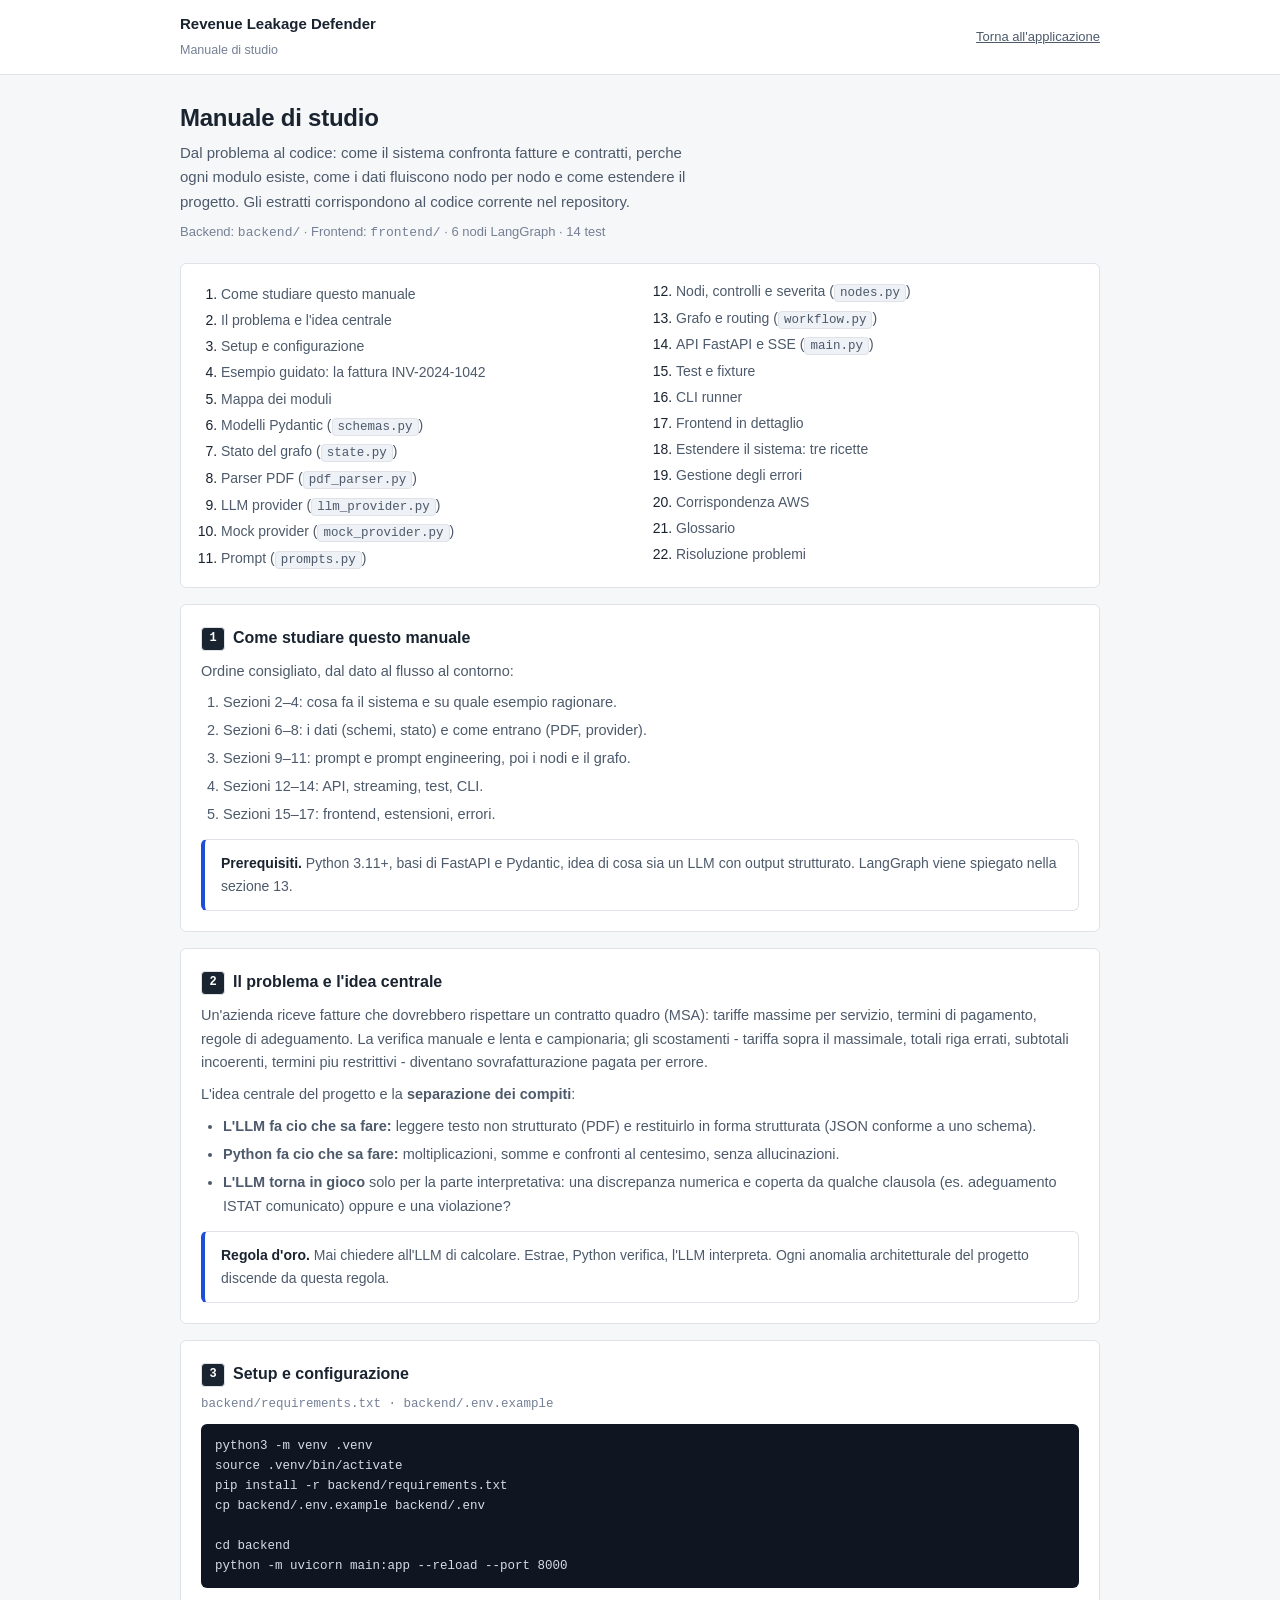
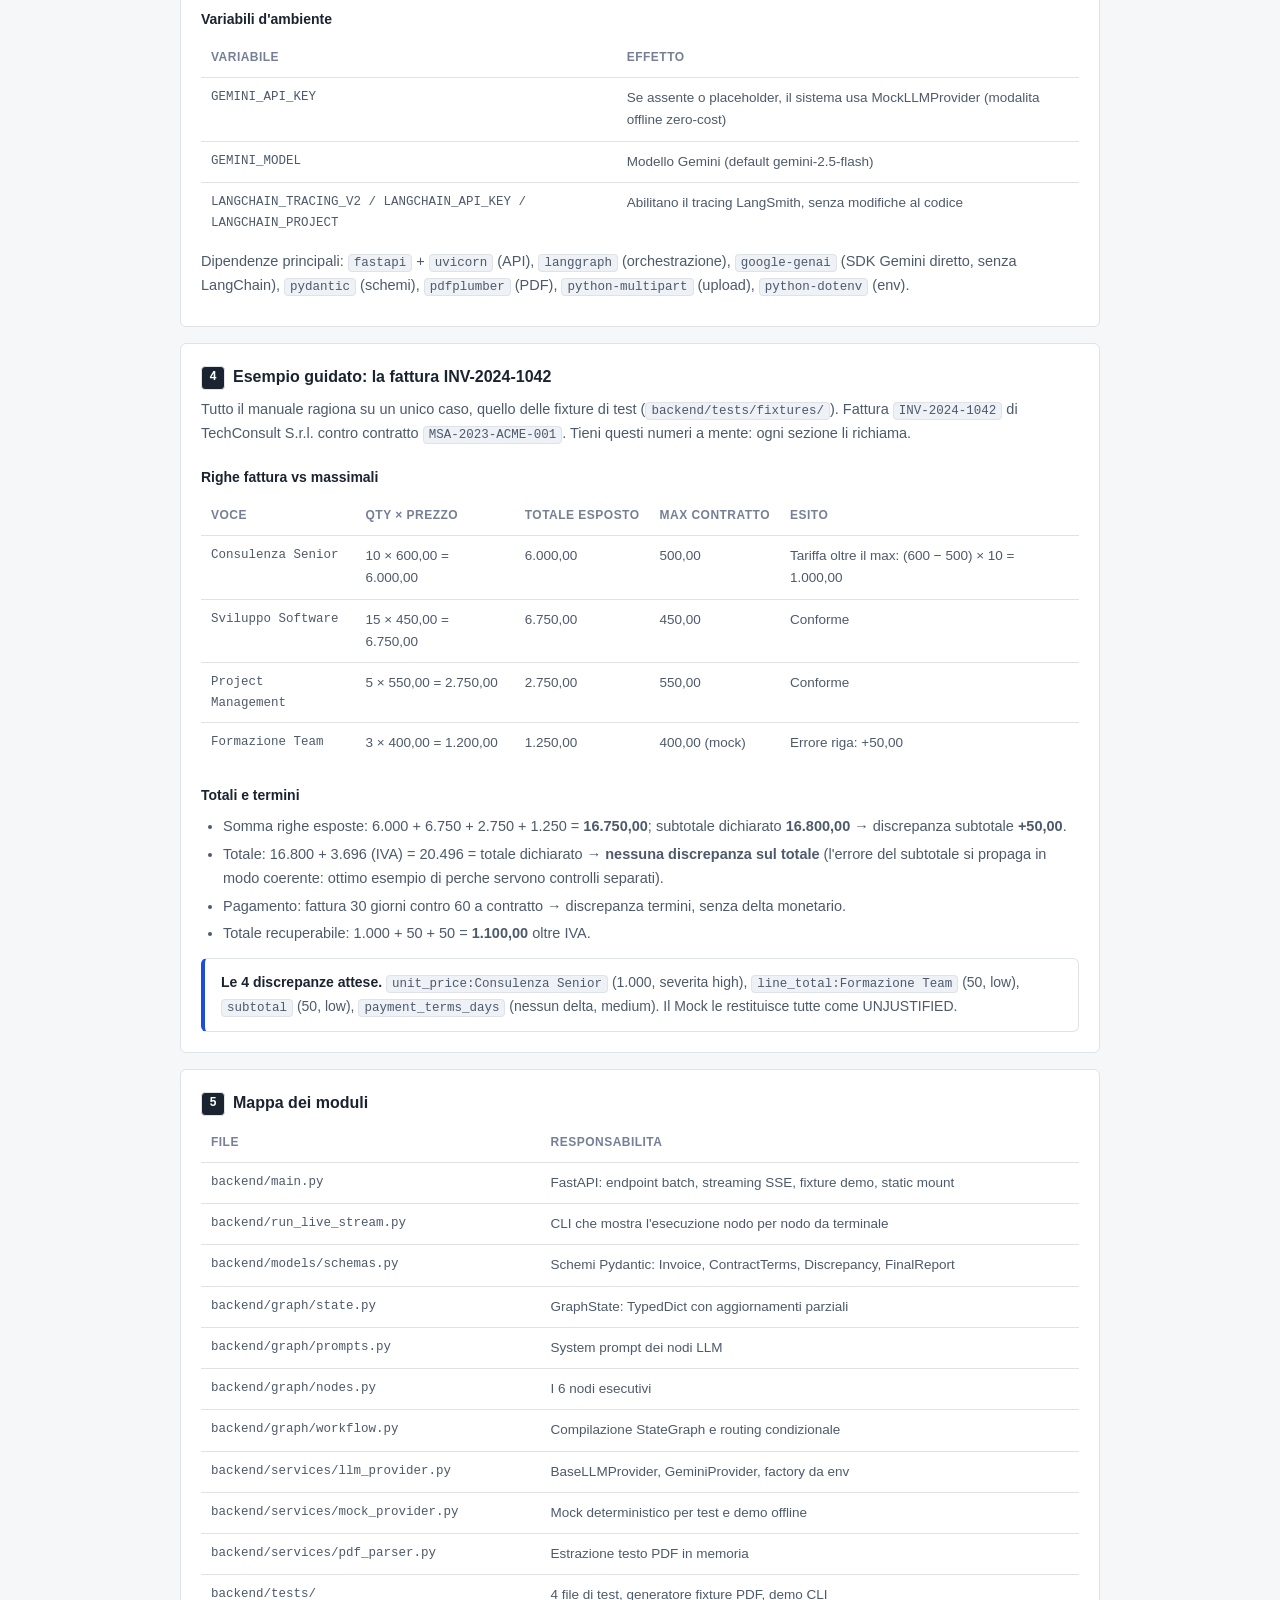
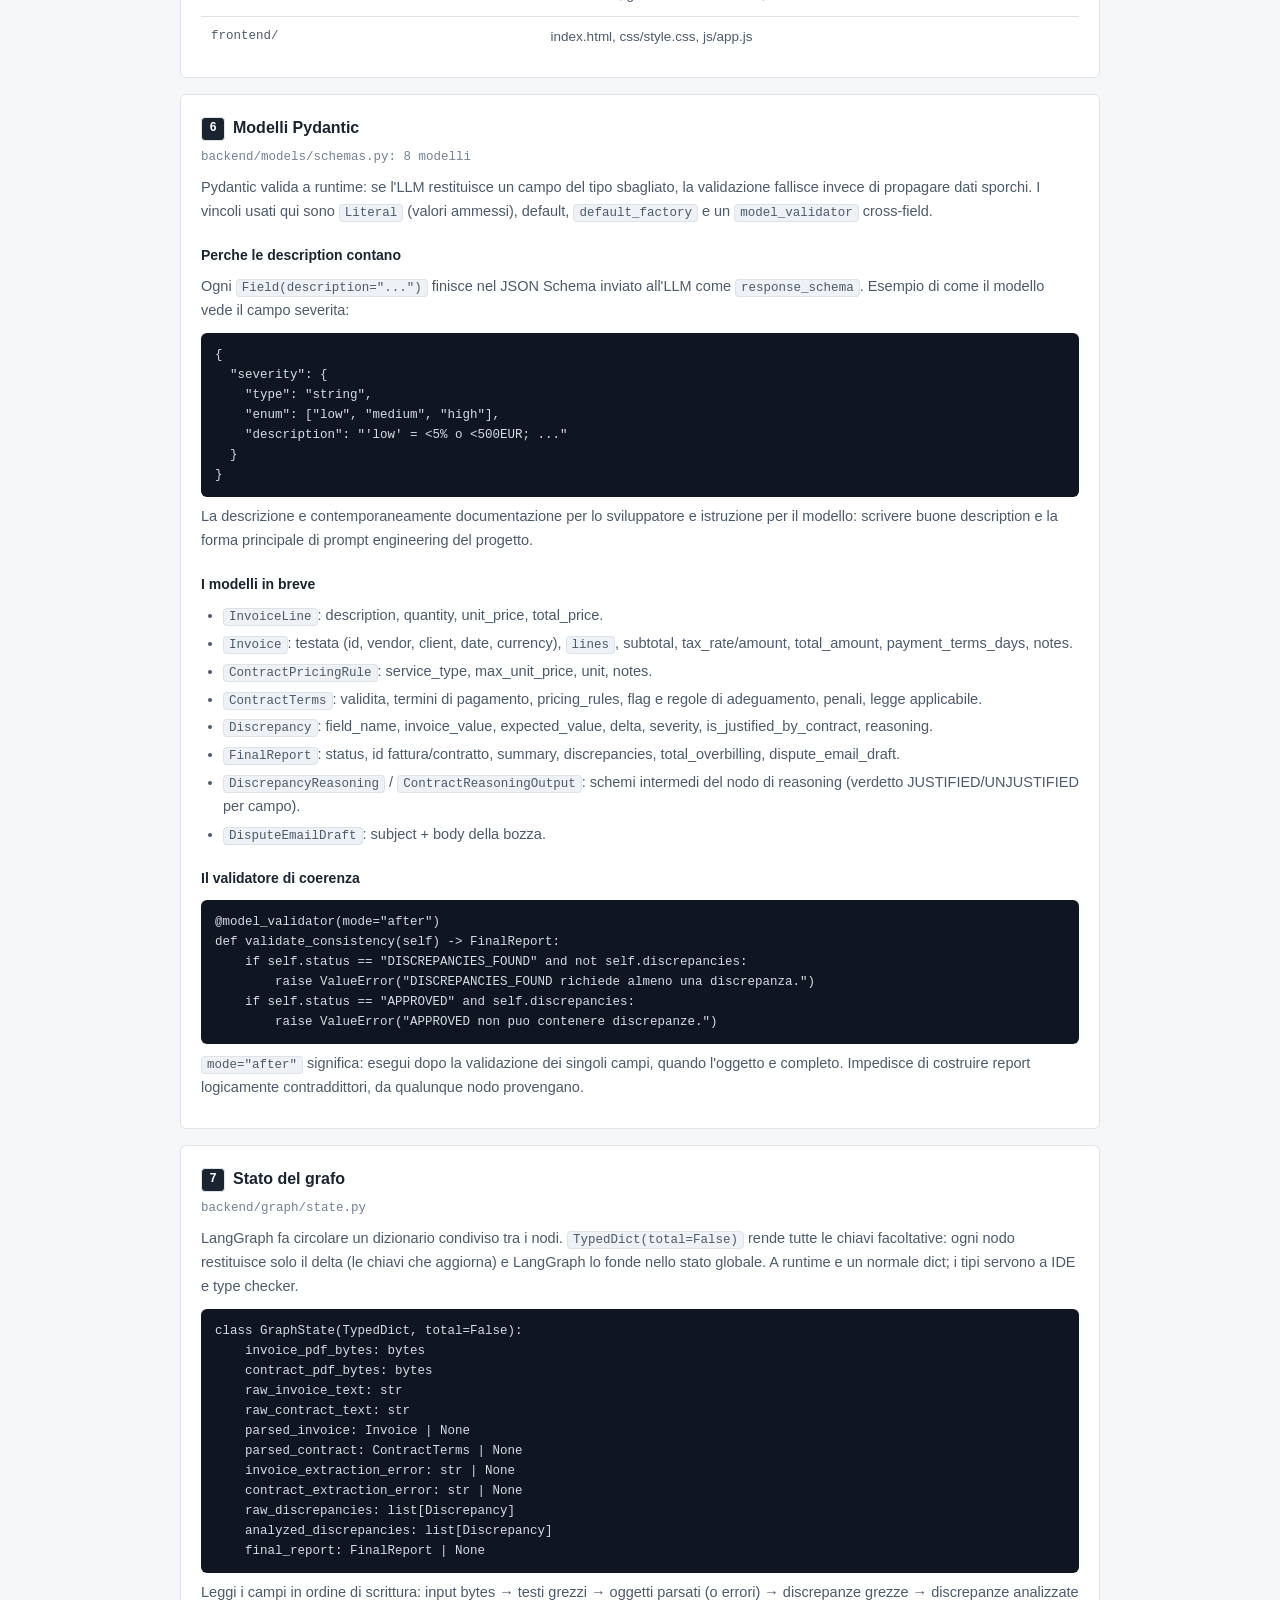
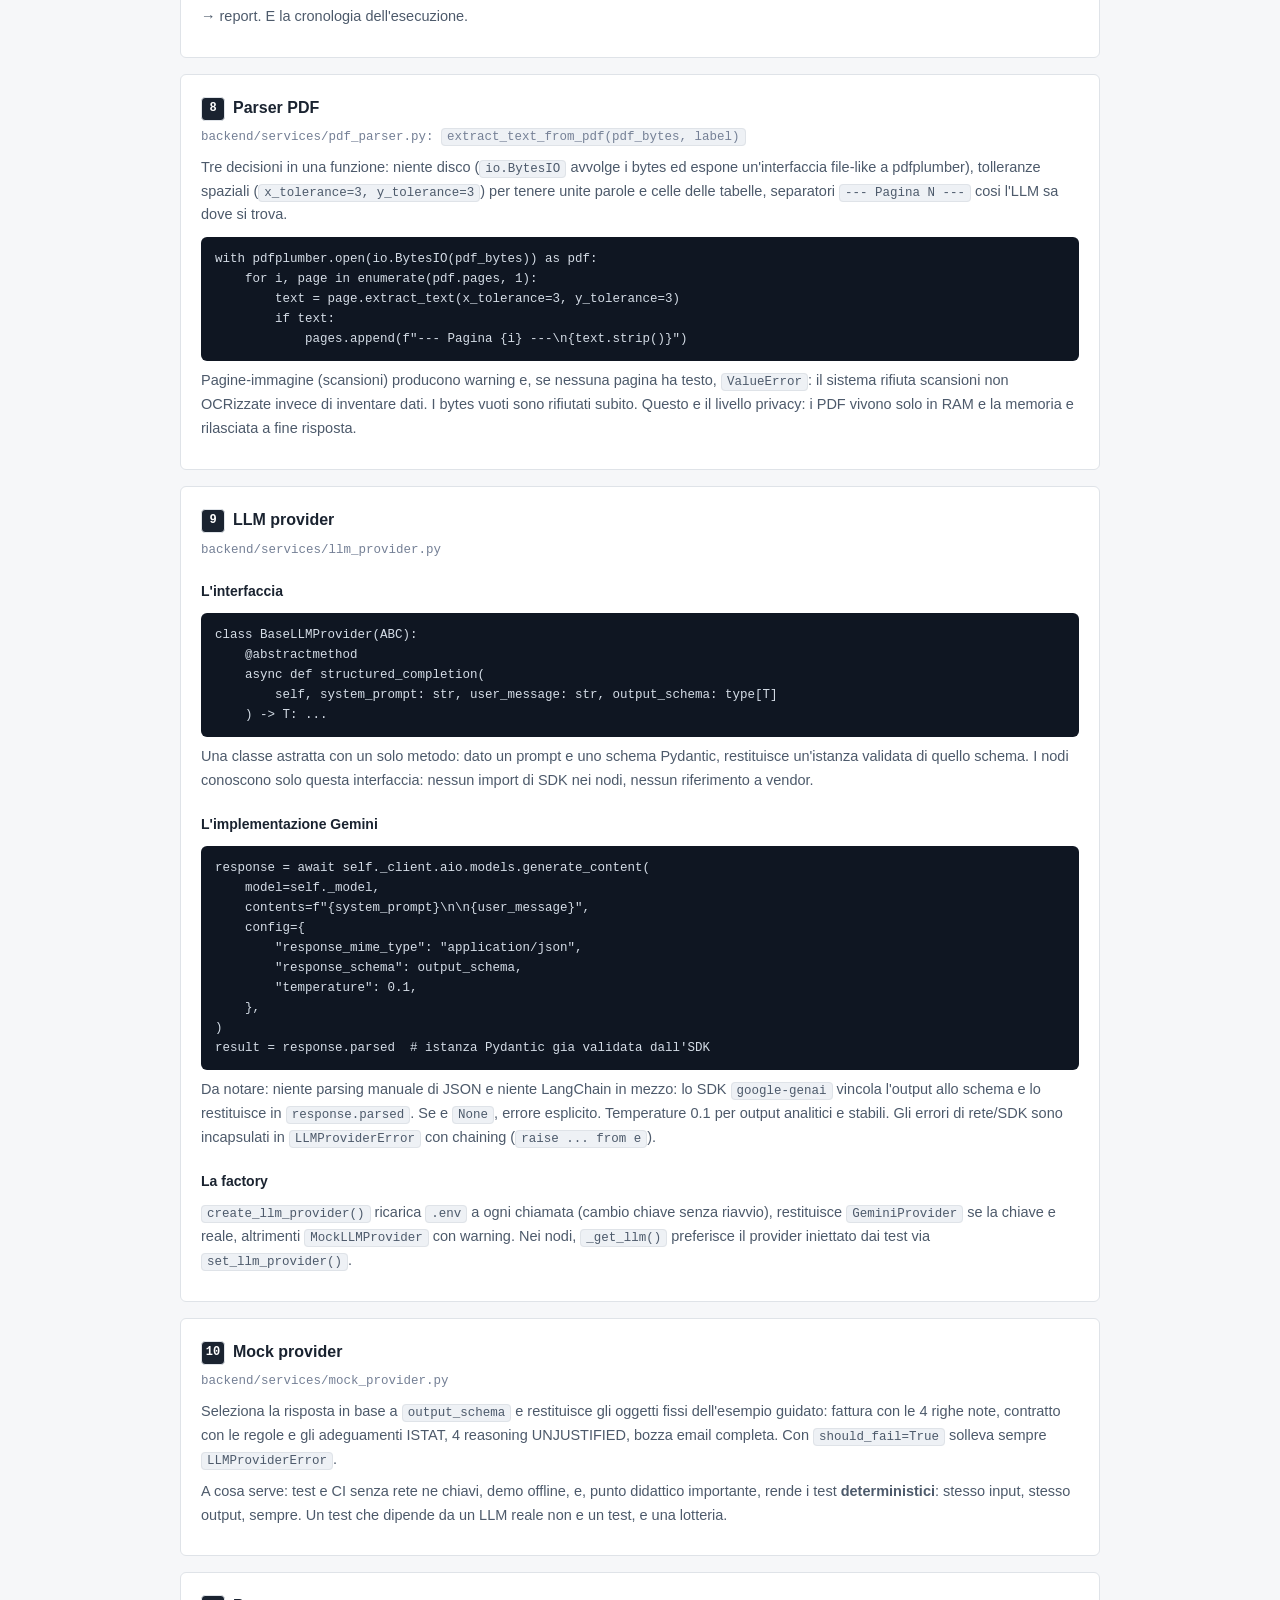
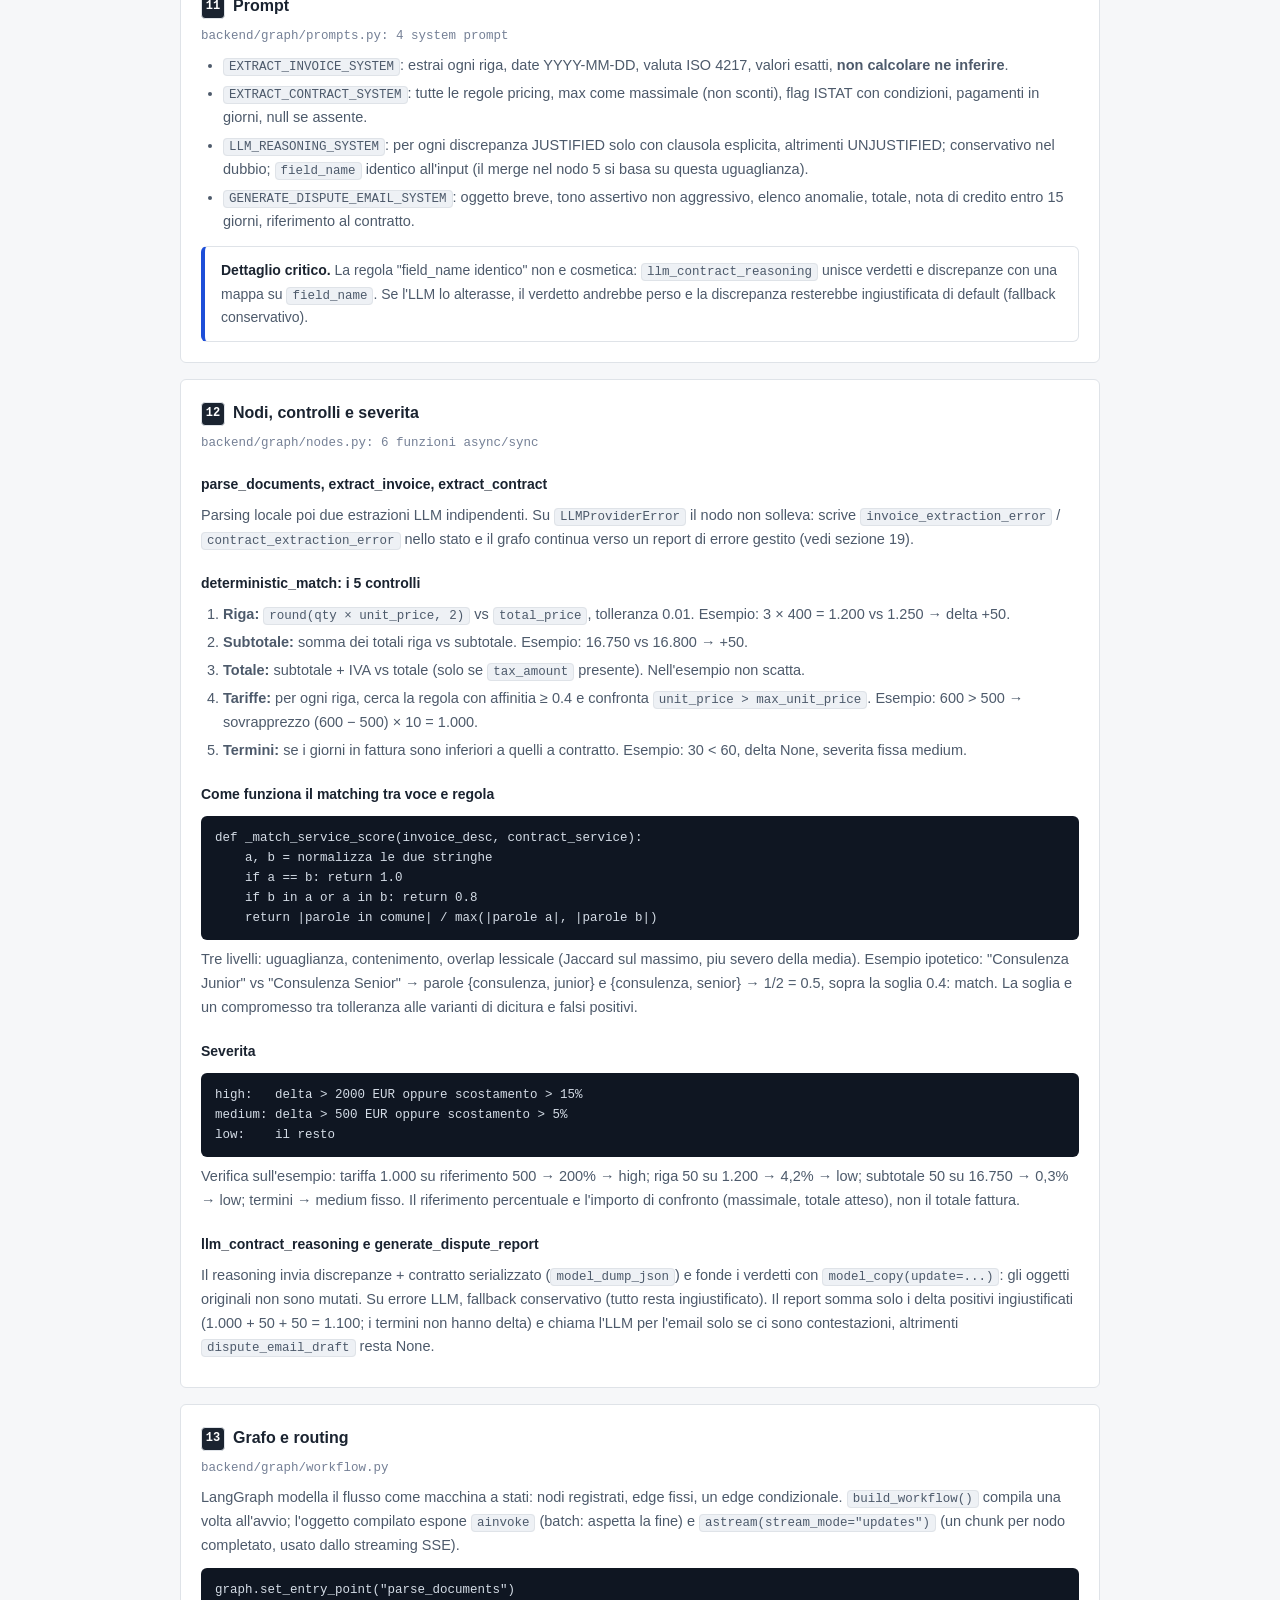
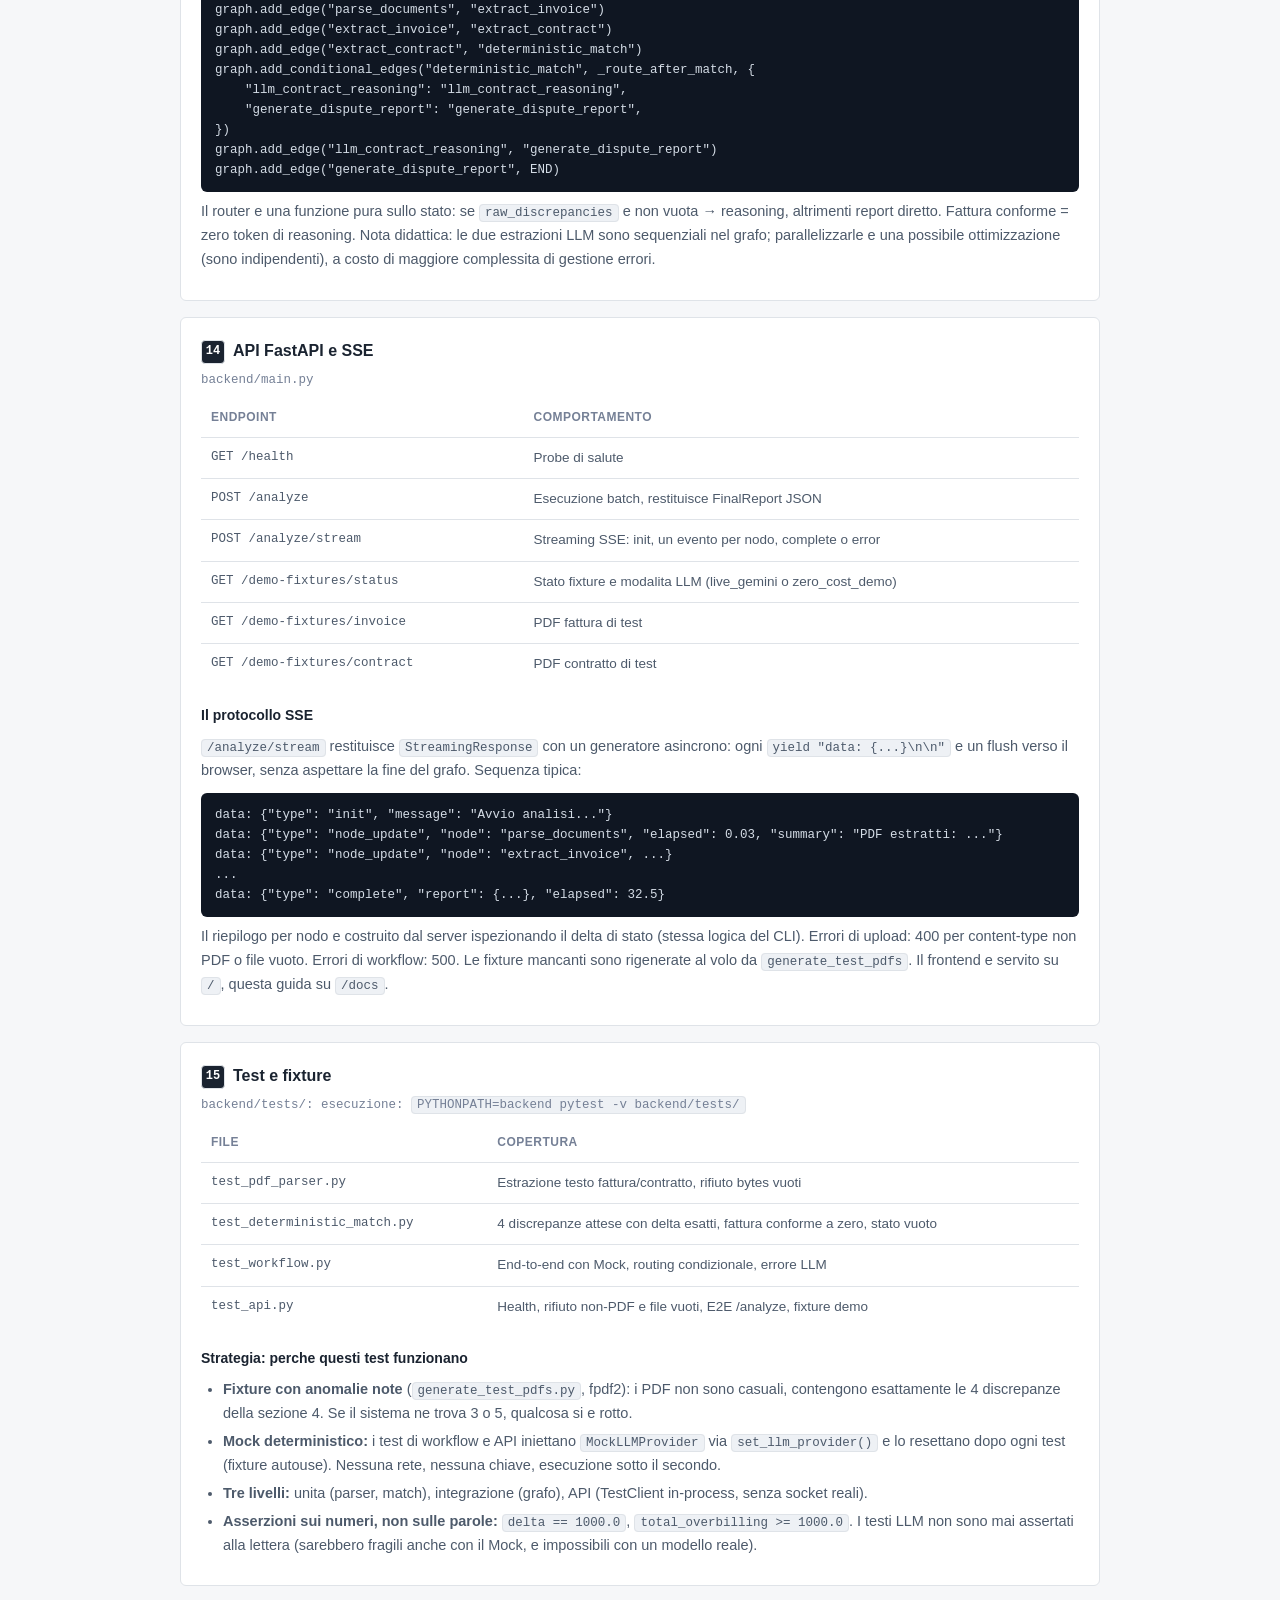
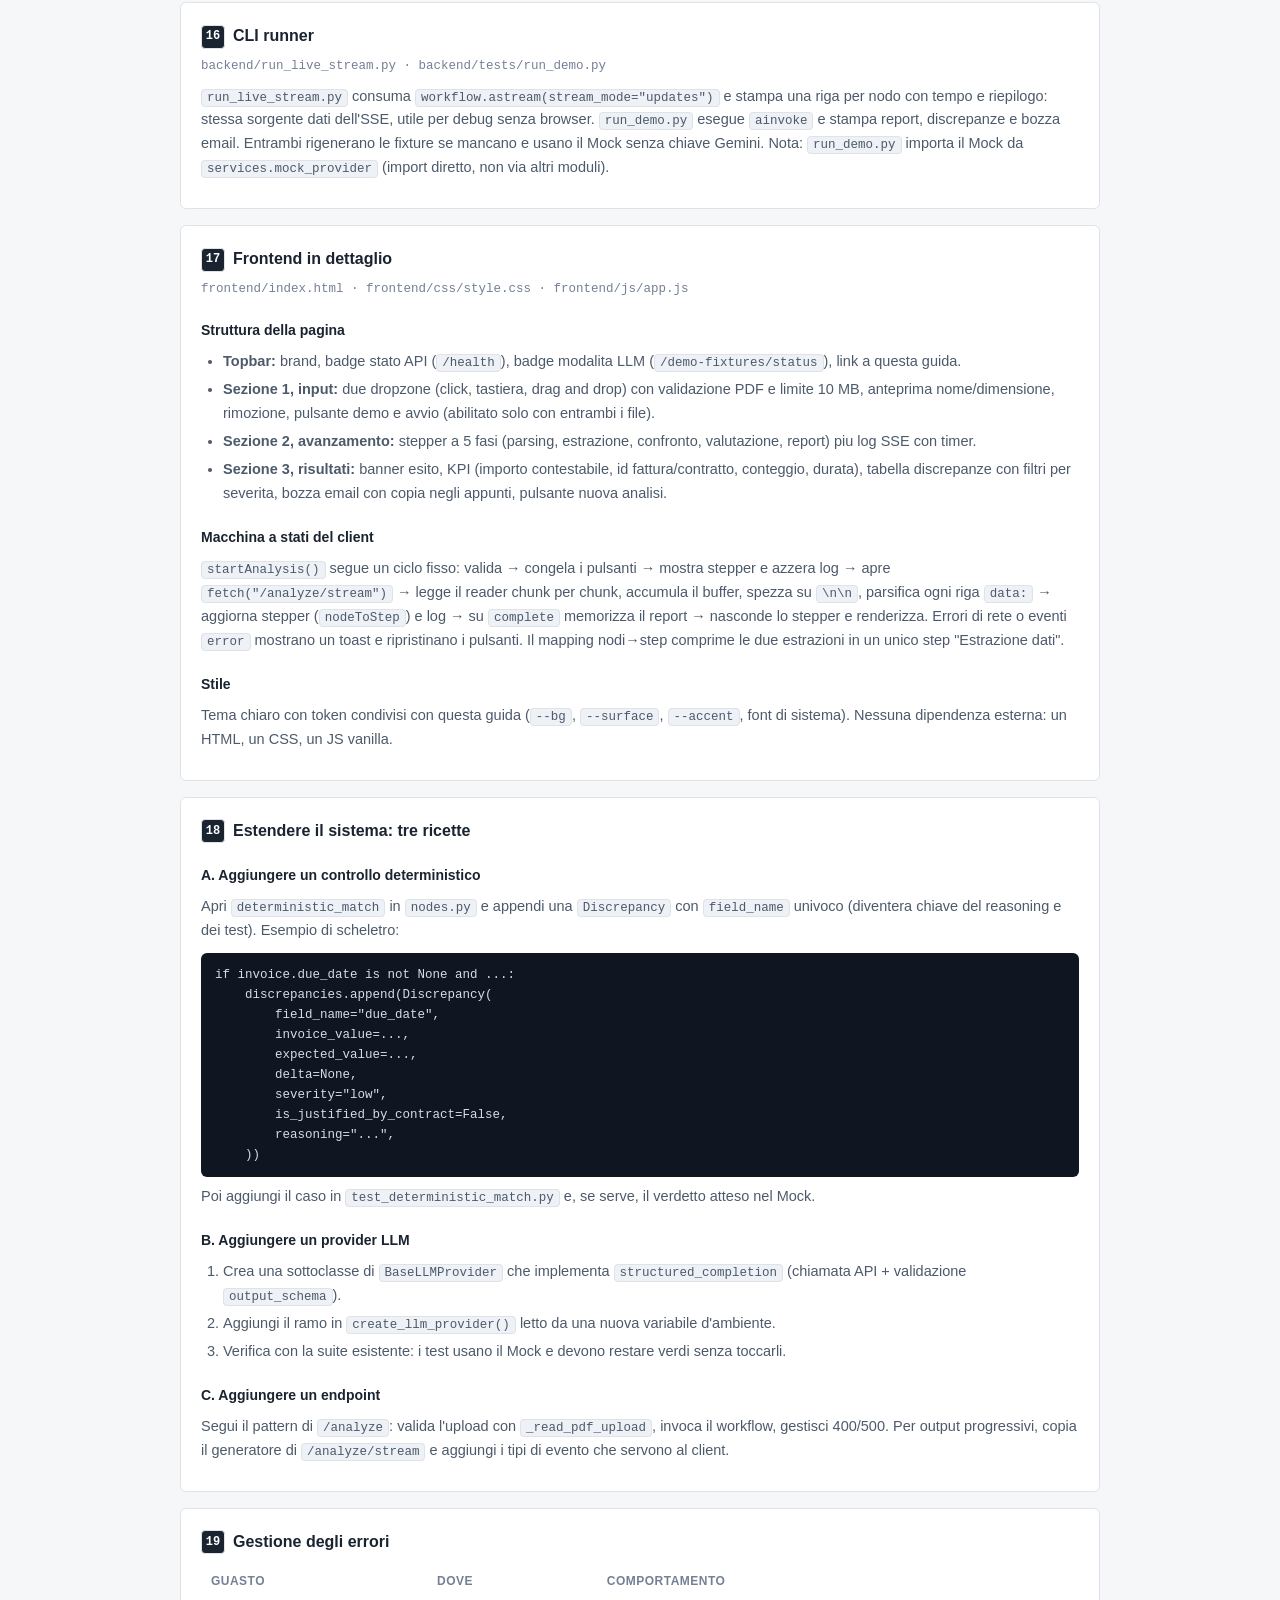
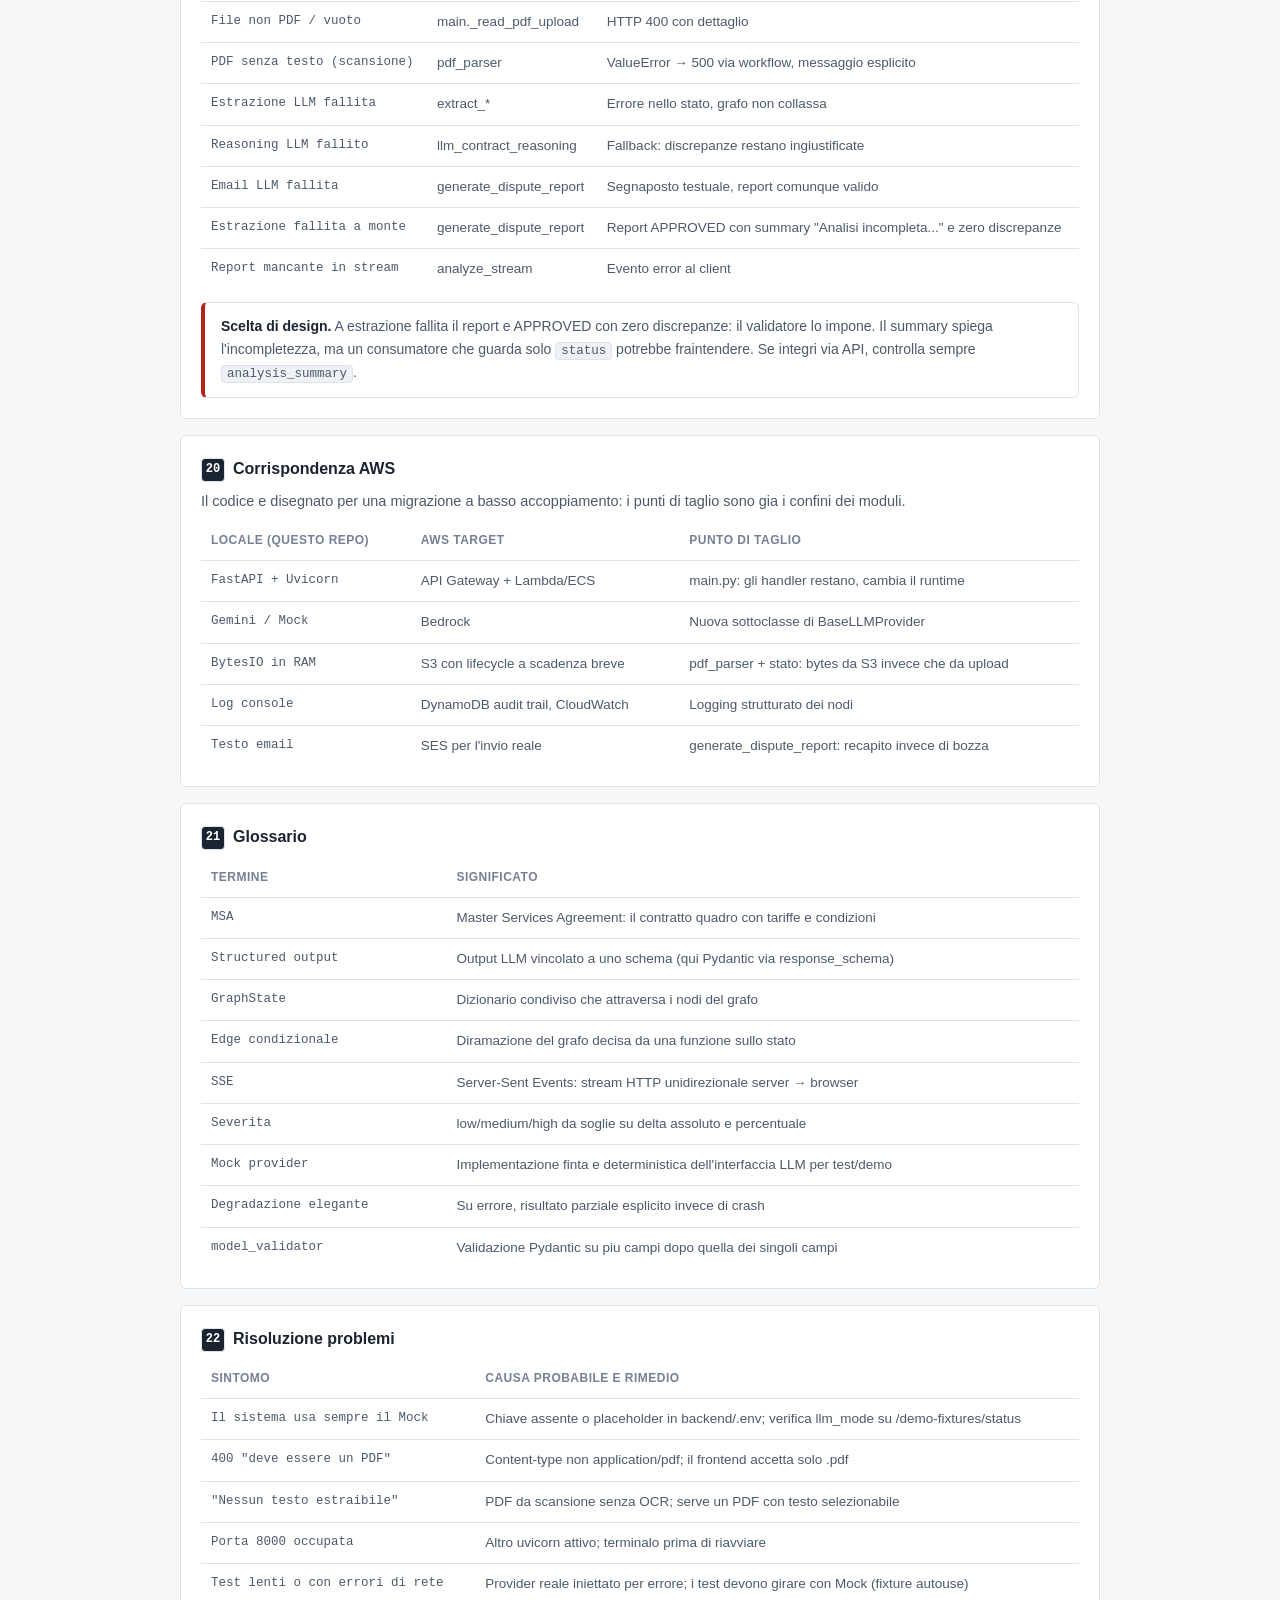
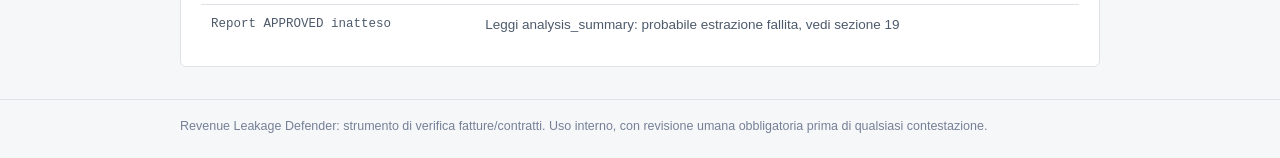
==== docs/guida-codice.html @ 4023639a "Frontend web UI e guida al codice" ====
<!DOCTYPE html>
<html lang="it">
<head>
    <meta charset="UTF-8">
    <meta name="viewport" content="width=device-width, initial-scale=1.0">
    <title>Manuale di studio: Revenue Leakage Defender</title>
    <meta name="description" content="Manuale tecnico: architettura, moduli, flusso dati, test, frontend ed estensioni.">
    <style>
        :root {
            --bg: #f6f7f9;
            --surface: #ffffff;
            --border: #dfe3e8;
            --border-strong: #c3cad2;
            --text: #1a2330;
            --text-2: #4d5a6b;
            --text-3: #758096;
            --accent: #1d4ed8;
            --accent-ink: #ffffff;
            --danger: #b42318;
            --danger-bg: #fef3f2;
            --ok: #067647;
            --ok-bg: #ecfdf3;
            --code-bg: #0f1622;
            --code-fg: #d4dce6;
            --mono: ui-monospace, "SF Mono", SFMono-Regular, Menlo, Consolas, monospace;
            --sans: -apple-system, BlinkMacSystemFont, "Segoe UI", Roboto, Helvetica, Arial, sans-serif;
            --radius: 6px;
            --max: 960px;
        }

        * { box-sizing: border-box; }

        body {
            margin: 0;
            font-family: var(--sans);
            font-size: 15px;
            line-height: 1.65;
            color: var(--text);
            background: var(--bg);
        }

        .container {
            max-width: var(--max);
            margin: 0 auto;
            padding: 0 20px;
        }

        .topbar {
            background: var(--surface);
            border-bottom: 1px solid var(--border);
        }
        .topbar-inner {
            display: flex;
            justify-content: space-between;
            align-items: center;
            gap: 16px;
            padding-top: 12px;
            padding-bottom: 12px;
            flex-wrap: wrap;
        }
        .brand-name { font-weight: 650; font-size: 15px; display: block; }
        .brand-sub { font-size: 12.5px; color: var(--text-3); }
        .topbar-status {
            display: flex;
            align-items: center;
            gap: 12px;
            font-size: 13px;
            color: var(--text-2);
            flex-wrap: wrap;
        }
        .doc-link { color: var(--text-2); }
        .doc-link:hover { color: var(--text); }

        .page-head { padding: 28px 0 4px; }
        .page-head h1 {
            font-size: 24px;
            line-height: 1.25;
            letter-spacing: -0.01em;
            margin: 0 0 8px;
            font-weight: 650;
        }
        .lede { margin: 0 0 6px; color: var(--text-2); max-width: 62ch; }
        .meta { margin: 0; font-size: 13px; color: var(--text-3); }

        .toc {
            background: var(--surface);
            border: 1px solid var(--border);
            border-radius: var(--radius);
            padding: 16px 20px;
            margin-top: 16px;
            columns: 2;
            column-gap: 32px;
        }
        @media (max-width: 680px) { .toc { columns: 1; } }
        .toc ol { margin: 0; padding-left: 20px; font-size: 14px; }
        .toc li { margin: 3px 0; break-inside: avoid; }
        .toc a { color: var(--text-2); text-decoration: none; }
        .toc a:hover { color: var(--accent); text-decoration: underline; }

        .card {
            background: var(--surface);
            border: 1px solid var(--border);
            border-radius: var(--radius);
            padding: 20px;
            margin-top: 16px;
        }
        .card h2 {
            font-size: 16px;
            font-weight: 650;
            margin: 0 0 6px;
        }
        .card h3 {
            font-size: 14px;
            font-weight: 650;
            margin: 20px 0 6px;
        }
        .card h4 {
            font-size: 13.5px;
            font-weight: 650;
            margin: 16px 0 4px;
            color: var(--text);
        }
        .card p { margin: 8px 0; color: var(--text-2); font-size: 14.5px; }
        .card p.file {
            font-family: var(--mono);
            font-size: 12.5px;
            color: var(--text-3);
            margin: 0 0 8px;
        }
        .card ul, .card ol { color: var(--text-2); font-size: 14.5px; margin: 8px 0; padding-left: 22px; }
        .card li { margin: 4px 0; }
        .card code, .toc code {
            font-family: var(--mono);
            font-size: 12.5px;
            background: #eef1f5;
            border: 1px solid var(--border);
            border-radius: 4px;
            padding: 1px 5px;
            white-space: nowrap;
        }
        .step-n {
            font-family: var(--mono);
            font-size: 12px;
            border: 1px solid var(--border);
            border-radius: 4px;
            min-width: 24px;
            height: 24px;
            display: inline-flex;
            align-items: center;
            justify-content: center;
            background: var(--text);
            color: #fff;
            margin-right: 8px;
            vertical-align: 2px;
        }

        pre {
            background: var(--code-bg);
            color: var(--code-fg);
            font-family: var(--mono);
            font-size: 12.5px;
            line-height: 1.6;
            padding: 12px 14px;
            border-radius: var(--radius);
            overflow-x: auto;
            margin: 10px 0 0;
        }
        pre code {
            background: none !important;
            border: none !important;
            padding: 0 !important;
            white-space: pre !important;
            color: inherit;
        }

        .callout {
            border: 1px solid var(--border);
            border-left: 4px solid var(--accent);
            border-radius: var(--radius);
            background: var(--surface);
            padding: 12px 16px;
            margin: 12px 0 0;
            font-size: 14px;
            color: var(--text-2);
        }
        .callout strong { color: var(--text); }
        .callout.warn { border-left-color: var(--danger); }

        .table-wrap { overflow-x: auto; margin-top: 8px; }
        .table { width: 100%; border-collapse: collapse; font-size: 13.5px; }
        .table th, .table td {
            text-align: left;
            padding: 9px 10px;
            border-bottom: 1px solid var(--border);
            vertical-align: top;
            color: var(--text-2);
        }
        .table thead th {
            font-size: 12px;
            font-weight: 600;
            color: var(--text-3);
            text-transform: uppercase;
            letter-spacing: 0.04em;
            white-space: nowrap;
        }
        .table tbody tr:last-child td { border-bottom: none; }
        .table td:first-child { font-family: var(--mono); font-size: 12.5px; }

        .stages { list-style: none; margin: 8px 0 0; padding: 0; }
        .stages li {
            display: flex;
            gap: 10px;
            align-items: baseline;
            padding: 7px 0;
            border-bottom: 1px solid var(--border);
            font-size: 14.5px;
            color: var(--text-2);
        }
        .stages li:last-child { border-bottom: none; }
        .stages code {
            font-family: var(--mono);
            font-size: 12.5px;
            color: var(--text);
            min-width: 220px;
        }

        footer {
            margin-top: 32px;
            border-top: 1px solid var(--border);
            padding: 16px 0 28px;
            font-size: 12.5px;
            color: var(--text-3);
        }
        footer p { margin: 0; }
    </style>
</head>
<body>

    <header class="topbar">
        <div class="container topbar-inner">
            <div class="brand">
                <span class="brand-name">Revenue Leakage Defender</span>
                <span class="brand-sub">Manuale di studio</span>
            </div>
            <div class="topbar-status">
                <a class="doc-link" href="/">Torna all'applicazione</a>
            </div>
        </div>
    </header>

    <main class="container">

        <section class="page-head">
            <h1>Manuale di studio</h1>
            <p class="lede">Dal problema al codice: come il sistema confronta fatture e contratti, perche ogni modulo esiste, come i dati fluiscono nodo per nodo e come estendere il progetto. Gli estratti corrispondono al codice corrente nel repository.</p>
            <p class="meta">Backend: <code>backend/</code> · Frontend: <code>frontend/</code> · 6 nodi LangGraph · 14 test</p>
        </section>

        <nav class="toc" aria-label="Indice">
            <ol>
                <li><a href="#metodo">Come studiare questo manuale</a></li>
                <li><a href="#problema">Il problema e l'idea centrale</a></li>
                <li><a href="#setup">Setup e configurazione</a></li>
                <li><a href="#esempio">Esempio guidato: la fattura INV-2024-1042</a></li>
                <li><a href="#moduli">Mappa dei moduli</a></li>
                <li><a href="#schemas">Modelli Pydantic (<code>schemas.py</code>)</a></li>
                <li><a href="#state">Stato del grafo (<code>state.py</code>)</a></li>
                <li><a href="#pdf">Parser PDF (<code>pdf_parser.py</code>)</a></li>
                <li><a href="#provider">LLM provider (<code>llm_provider.py</code>)</a></li>
                <li><a href="#mock">Mock provider (<code>mock_provider.py</code>)</a></li>
                <li><a href="#prompts">Prompt (<code>prompts.py</code>)</a></li>
                <li><a href="#nodes">Nodi, controlli e severita (<code>nodes.py</code>)</a></li>
                <li><a href="#workflow">Grafo e routing (<code>workflow.py</code>)</a></li>
                <li><a href="#main">API FastAPI e SSE (<code>main.py</code>)</a></li>
                <li><a href="#test">Test e fixture</a></li>
                <li><a href="#cli">CLI runner</a></li>
                <li><a href="#frontend">Frontend in dettaglio</a></li>
                <li><a href="#estendere">Estendere il sistema: tre ricette</a></li>
                <li><a href="#errori">Gestione degli errori</a></li>
                <li><a href="#aws">Corrispondenza AWS</a></li>
                <li><a href="#glossario">Glossario</a></li>
                <li><a href="#faq">Risoluzione problemi</a></li>
            </ol>
        </nav>

        <section class="card" id="metodo">
            <h2><span class="step-n">1</span>Come studiare questo manuale</h2>
            <p>Ordine consigliato, dal dato al flusso al contorno:</p>
            <ol>
                <li>Sezioni 2–4: cosa fa il sistema e su quale esempio ragionare.</li>
                <li>Sezioni 6–8: i dati (schemi, stato) e come entrano (PDF, provider).</li>
                <li>Sezioni 9–11: prompt e prompt engineering, poi i nodi e il grafo.</li>
                <li>Sezioni 12–14: API, streaming, test, CLI.</li>
                <li>Sezioni 15–17: frontend, estensioni, errori.</li>
            </ol>
            <div class="callout"><strong>Prerequisiti.</strong> Python 3.11+, basi di FastAPI e Pydantic, idea di cosa sia un LLM con output strutturato. LangGraph viene spiegato nella sezione 13.</div>
        </section>

        <section class="card" id="problema">
            <h2><span class="step-n">2</span>Il problema e l'idea centrale</h2>
            <p>Un'azienda riceve fatture che dovrebbero rispettare un contratto quadro (MSA): tariffe massime per servizio, termini di pagamento, regole di adeguamento. La verifica manuale e lenta e campionaria; gli scostamenti - tariffa sopra il massimale, totali riga errati, subtotali incoerenti, termini piu restrittivi - diventano sovrafatturazione pagata per errore.</p>
            <p>L'idea centrale del progetto e la <strong>separazione dei compiti</strong>:</p>
            <ul>
                <li><strong>L'LLM fa cio che sa fare:</strong> leggere testo non strutturato (PDF) e restituirlo in forma strutturata (JSON conforme a uno schema).</li>
                <li><strong>Python fa cio che sa fare:</strong> moltiplicazioni, somme e confronti al centesimo, senza allucinazioni.</li>
                <li><strong>L'LLM torna in gioco</strong> solo per la parte interpretativa: una discrepanza numerica e coperta da qualche clausola (es. adeguamento ISTAT comunicato) oppure e una violazione?</li>
            </ul>
            <div class="callout"><strong>Regola d'oro.</strong> Mai chiedere all'LLM di calcolare. Estrae, Python verifica, l'LLM interpreta. Ogni anomalia architetturale del progetto discende da questa regola.</div>
        </section>

        <section class="card" id="setup">
            <h2><span class="step-n">3</span>Setup e configurazione</h2>
            <p class="file">backend/requirements.txt · backend/.env.example</p>
<pre><code>python3 -m venv .venv
source .venv/bin/activate
pip install -r backend/requirements.txt
cp backend/.env.example backend/.env

cd backend
python -m uvicorn main:app --reload --port 8000</code></pre>
            <h3>Variabili d'ambiente</h3>
            <div class="table-wrap">
                <table class="table">
                    <thead><tr><th>Variabile</th><th>Effetto</th></tr></thead>
                    <tbody>
                        <tr><td>GEMINI_API_KEY</td><td>Se assente o placeholder, il sistema usa MockLLMProvider (modalita offline zero-cost)</td></tr>
                        <tr><td>GEMINI_MODEL</td><td>Modello Gemini (default gemini-2.5-flash)</td></tr>
                        <tr><td>LANGCHAIN_TRACING_V2 / LANGCHAIN_API_KEY / LANGCHAIN_PROJECT</td><td>Abilitano il tracing LangSmith, senza modifiche al codice</td></tr>
                    </tbody>
                </table>
            </div>
            <p>Dipendenze principali: <code>fastapi</code> + <code>uvicorn</code> (API), <code>langgraph</code> (orchestrazione), <code>google-genai</code> (SDK Gemini diretto, senza LangChain), <code>pydantic</code> (schemi), <code>pdfplumber</code> (PDF), <code>python-multipart</code> (upload), <code>python-dotenv</code> (env).</p>
        </section>

        <section class="card" id="esempio">
            <h2><span class="step-n">4</span>Esempio guidato: la fattura INV-2024-1042</h2>
            <p>Tutto il manuale ragiona su un unico caso, quello delle fixture di test (<code>backend/tests/fixtures/</code>). Fattura <code>INV-2024-1042</code> di TechConsult S.r.l. contro contratto <code>MSA-2023-ACME-001</code>. Tieni questi numeri a mente: ogni sezione li richiama.</p>
            <h3>Righe fattura vs massimali</h3>
            <div class="table-wrap">
                <table class="table">
                    <thead><tr><th>Voce</th><th>Qty × prezzo</th><th>Totale esposto</th><th>Max contratto</th><th>Esito</th></tr></thead>
                    <tbody>
                        <tr><td>Consulenza Senior</td><td>10 × 600,00 = 6.000,00</td><td>6.000,00</td><td>500,00</td><td>Tariffa oltre il max: (600 − 500) × 10 = 1.000,00</td></tr>
                        <tr><td>Sviluppo Software</td><td>15 × 450,00 = 6.750,00</td><td>6.750,00</td><td>450,00</td><td>Conforme</td></tr>
                        <tr><td>Project Management</td><td>5 × 550,00 = 2.750,00</td><td>2.750,00</td><td>550,00</td><td>Conforme</td></tr>
                        <tr><td>Formazione Team</td><td>3 × 400,00 = 1.200,00</td><td>1.250,00</td><td>400,00 (mock)</td><td>Errore riga: +50,00</td></tr>
                    </tbody>
                </table>
            </div>
            <h3>Totali e termini</h3>
            <ul>
                <li>Somma righe esposte: 6.000 + 6.750 + 2.750 + 1.250 = <strong>16.750,00</strong>; subtotale dichiarato <strong>16.800,00</strong> → discrepanza subtotale <strong>+50,00</strong>.</li>
                <li>Totale: 16.800 + 3.696 (IVA) = 20.496 = totale dichiarato → <strong>nessuna discrepanza sul totale</strong> (l'errore del subtotale si propaga in modo coerente: ottimo esempio di perche servono controlli separati).</li>
                <li>Pagamento: fattura 30 giorni contro 60 a contratto → discrepanza termini, senza delta monetario.</li>
                <li>Totale recuperabile: 1.000 + 50 + 50 = <strong>1.100,00</strong> oltre IVA.</li>
            </ul>
            <div class="callout"><strong>Le 4 discrepanze attese.</strong> <code>unit_price:Consulenza Senior</code> (1.000, severita high), <code>line_total:Formazione Team</code> (50, low), <code>subtotal</code> (50, low), <code>payment_terms_days</code> (nessun delta, medium). Il Mock le restituisce tutte come UNJUSTIFIED.</div>
        </section>

        <section class="card" id="moduli">
            <h2><span class="step-n">5</span>Mappa dei moduli</h2>
            <div class="table-wrap">
                <table class="table">
                    <thead><tr><th>File</th><th>Responsabilita</th></tr></thead>
                    <tbody>
                        <tr><td>backend/main.py</td><td>FastAPI: endpoint batch, streaming SSE, fixture demo, static mount</td></tr>
                        <tr><td>backend/run_live_stream.py</td><td>CLI che mostra l'esecuzione nodo per nodo da terminale</td></tr>
                        <tr><td>backend/models/schemas.py</td><td>Schemi Pydantic: Invoice, ContractTerms, Discrepancy, FinalReport</td></tr>
                        <tr><td>backend/graph/state.py</td><td>GraphState: TypedDict con aggiornamenti parziali</td></tr>
                        <tr><td>backend/graph/prompts.py</td><td>System prompt dei nodi LLM</td></tr>
                        <tr><td>backend/graph/nodes.py</td><td>I 6 nodi esecutivi</td></tr>
                        <tr><td>backend/graph/workflow.py</td><td>Compilazione StateGraph e routing condizionale</td></tr>
                        <tr><td>backend/services/llm_provider.py</td><td>BaseLLMProvider, GeminiProvider, factory da env</td></tr>
                        <tr><td>backend/services/mock_provider.py</td><td>Mock deterministico per test e demo offline</td></tr>
                        <tr><td>backend/services/pdf_parser.py</td><td>Estrazione testo PDF in memoria</td></tr>
                        <tr><td>backend/tests/</td><td>4 file di test, generatore fixture PDF, demo CLI</td></tr>
                        <tr><td>frontend/</td><td>index.html, css/style.css, js/app.js</td></tr>
                    </tbody>
                </table>
            </div>
        </section>

        <section class="card" id="schemas">
            <h2><span class="step-n">6</span>Modelli Pydantic</h2>
            <p class="file">backend/models/schemas.py: 8 modelli</p>
            <p>Pydantic valida a runtime: se l'LLM restituisce un campo del tipo sbagliato, la validazione fallisce invece di propagare dati sporchi. I vincoli usati qui sono <code>Literal</code> (valori ammessi), default, <code>default_factory</code> e un <code>model_validator</code> cross-field.</p>
            <h3>Perche le description contano</h3>
            <p>Ogni <code>Field(description="...")</code> finisce nel JSON Schema inviato all'LLM come <code>response_schema</code>. Esempio di come il modello vede il campo severita:</p>
<pre><code>{
  "severity": {
    "type": "string",
    "enum": ["low", "medium", "high"],
    "description": "'low' = &lt;5% o &lt;500EUR; ..."
  }
}</code></pre>
            <p>La descrizione e contemporaneamente documentazione per lo sviluppatore e istruzione per il modello: scrivere buone description e la forma principale di prompt engineering del progetto.</p>
            <h3>I modelli in breve</h3>
            <ul>
                <li><code>InvoiceLine</code>: description, quantity, unit_price, total_price.</li>
                <li><code>Invoice</code>: testata (id, vendor, client, date, currency), <code>lines</code>, subtotal, tax_rate/amount, total_amount, payment_terms_days, notes.</li>
                <li><code>ContractPricingRule</code>: service_type, max_unit_price, unit, notes.</li>
                <li><code>ContractTerms</code>: validita, termini di pagamento, pricing_rules, flag e regole di adeguamento, penali, legge applicabile.</li>
                <li><code>Discrepancy</code>: field_name, invoice_value, expected_value, delta, severity, is_justified_by_contract, reasoning.</li>
                <li><code>FinalReport</code>: status, id fattura/contratto, summary, discrepancies, total_overbilling, dispute_email_draft.</li>
                <li><code>DiscrepancyReasoning</code> / <code>ContractReasoningOutput</code>: schemi intermedi del nodo di reasoning (verdetto JUSTIFIED/UNJUSTIFIED per campo).</li>
                <li><code>DisputeEmailDraft</code>: subject + body della bozza.</li>
            </ul>
            <h3>Il validatore di coerenza</h3>
<pre><code>@model_validator(mode="after")
def validate_consistency(self) -> FinalReport:
    if self.status == "DISCREPANCIES_FOUND" and not self.discrepancies:
        raise ValueError("DISCREPANCIES_FOUND richiede almeno una discrepanza.")
    if self.status == "APPROVED" and self.discrepancies:
        raise ValueError("APPROVED non puo contenere discrepanze.")</code></pre>
            <p><code>mode="after"</code> significa: esegui dopo la validazione dei singoli campi, quando l'oggetto e completo. Impedisce di costruire report logicamente contraddittori, da qualunque nodo provengano.</p>
        </section>

        <section class="card" id="state">
            <h2><span class="step-n">7</span>Stato del grafo</h2>
            <p class="file">backend/graph/state.py</p>
            <p>LangGraph fa circolare un dizionario condiviso tra i nodi. <code>TypedDict(total=False)</code> rende tutte le chiavi facoltative: ogni nodo restituisce solo il delta (le chiavi che aggiorna) e LangGraph lo fonde nello stato globale. A runtime e un normale dict; i tipi servono a IDE e type checker.</p>
<pre><code>class GraphState(TypedDict, total=False):
    invoice_pdf_bytes: bytes
    contract_pdf_bytes: bytes
    raw_invoice_text: str
    raw_contract_text: str
    parsed_invoice: Invoice | None
    parsed_contract: ContractTerms | None
    invoice_extraction_error: str | None
    contract_extraction_error: str | None
    raw_discrepancies: list[Discrepancy]
    analyzed_discrepancies: list[Discrepancy]
    final_report: FinalReport | None</code></pre>
            <p>Leggi i campi in ordine di scrittura: input bytes → testi grezzi → oggetti parsati (o errori) → discrepanze grezze → discrepanze analizzate → report. E la cronologia dell'esecuzione.</p>
        </section>

        <section class="card" id="pdf">
            <h2><span class="step-n">8</span>Parser PDF</h2>
            <p class="file">backend/services/pdf_parser.py: <code>extract_text_from_pdf(pdf_bytes, label)</code></p>
            <p>Tre decisioni in una funzione: niente disco (<code>io.BytesIO</code> avvolge i bytes ed espone un'interfaccia file-like a pdfplumber), tolleranze spaziali (<code>x_tolerance=3, y_tolerance=3</code>) per tenere unite parole e celle delle tabelle, separatori <code>--- Pagina N ---</code> cosi l'LLM sa dove si trova.</p>
<pre><code>with pdfplumber.open(io.BytesIO(pdf_bytes)) as pdf:
    for i, page in enumerate(pdf.pages, 1):
        text = page.extract_text(x_tolerance=3, y_tolerance=3)
        if text:
            pages.append(f"--- Pagina {i} ---\n{text.strip()}")</code></pre>
            <p>Pagine-immagine (scansioni) producono warning e, se nessuna pagina ha testo, <code>ValueError</code>: il sistema rifiuta scansioni non OCRizzate invece di inventare dati. I bytes vuoti sono rifiutati subito. Questo e il livello privacy: i PDF vivono solo in RAM e la memoria e rilasciata a fine risposta.</p>
        </section>

        <section class="card" id="provider">
            <h2><span class="step-n">9</span>LLM provider</h2>
            <p class="file">backend/services/llm_provider.py</p>
            <h3>L'interfaccia</h3>
<pre><code>class BaseLLMProvider(ABC):
    @abstractmethod
    async def structured_completion(
        self, system_prompt: str, user_message: str, output_schema: type[T]
    ) -> T: ...</code></pre>
            <p>Una classe astratta con un solo metodo: dato un prompt e uno schema Pydantic, restituisce un'istanza validata di quello schema. I nodi conoscono solo questa interfaccia: nessun import di SDK nei nodi, nessun riferimento a vendor.</p>
            <h3>L'implementazione Gemini</h3>
<pre><code>response = await self._client.aio.models.generate_content(
    model=self._model,
    contents=f"{system_prompt}\n\n{user_message}",
    config={
        "response_mime_type": "application/json",
        "response_schema": output_schema,
        "temperature": 0.1,
    },
)
result = response.parsed  # istanza Pydantic gia validata dall'SDK</code></pre>
            <p>Da notare: niente parsing manuale di JSON e niente LangChain in mezzo: lo SDK <code>google-genai</code> vincola l'output allo schema e lo restituisce in <code>response.parsed</code>. Se e <code>None</code>, errore esplicito. Temperature 0.1 per output analitici e stabili. Gli errori di rete/SDK sono incapsulati in <code>LLMProviderError</code> con chaining (<code>raise ... from e</code>).</p>
            <h3>La factory</h3>
            <p><code>create_llm_provider()</code> ricarica <code>.env</code> a ogni chiamata (cambio chiave senza riavvio), restituisce <code>GeminiProvider</code> se la chiave e reale, altrimenti <code>MockLLMProvider</code> con warning. Nei nodi, <code>_get_llm()</code> preferisce il provider iniettato dai test via <code>set_llm_provider()</code>.</p>
        </section>

        <section class="card" id="mock">
            <h2><span class="step-n">10</span>Mock provider</h2>
            <p class="file">backend/services/mock_provider.py</p>
            <p>Seleziona la risposta in base a <code>output_schema</code> e restituisce gli oggetti fissi dell'esempio guidato: fattura con le 4 righe note, contratto con le regole e gli adeguamenti ISTAT, 4 reasoning UNJUSTIFIED, bozza email completa. Con <code>should_fail=True</code> solleva sempre <code>LLMProviderError</code>.</p>
            <p>A cosa serve: test e CI senza rete ne chiavi, demo offline, e, punto didattico importante, rende i test <strong>deterministici</strong>: stesso input, stesso output, sempre. Un test che dipende da un LLM reale non e un test, e una lotteria.</p>
        </section>

        <section class="card" id="prompts">
            <h2><span class="step-n">11</span>Prompt</h2>
            <p class="file">backend/graph/prompts.py: 4 system prompt</p>
            <ul>
                <li><code>EXTRACT_INVOICE_SYSTEM</code>: estrai ogni riga, date YYYY-MM-DD, valuta ISO 4217, valori esatti, <strong>non calcolare ne inferire</strong>.</li>
                <li><code>EXTRACT_CONTRACT_SYSTEM</code>: tutte le regole pricing, max come massimale (non sconti), flag ISTAT con condizioni, pagamenti in giorni, null se assente.</li>
                <li><code>LLM_REASONING_SYSTEM</code>: per ogni discrepanza JUSTIFIED solo con clausola esplicita, altrimenti UNJUSTIFIED; conservativo nel dubbio; <code>field_name</code> identico all'input (il merge nel nodo 5 si basa su questa uguaglianza).</li>
                <li><code>GENERATE_DISPUTE_EMAIL_SYSTEM</code>: oggetto breve, tono assertivo non aggressivo, elenco anomalie, totale, nota di credito entro 15 giorni, riferimento al contratto.</li>
            </ul>
            <div class="callout"><strong>Dettaglio critico.</strong> La regola "field_name identico" non e cosmetica: <code>llm_contract_reasoning</code> unisce verdetti e discrepanze con una mappa su <code>field_name</code>. Se l'LLM lo alterasse, il verdetto andrebbe perso e la discrepanza resterebbe ingiustificata di default (fallback conservativo).</div>
        </section>

        <section class="card" id="nodes">
            <h2><span class="step-n">12</span>Nodi, controlli e severita</h2>
            <p class="file">backend/graph/nodes.py: 6 funzioni async/sync</p>
            <h3>parse_documents, extract_invoice, extract_contract</h3>
            <p>Parsing locale poi due estrazioni LLM indipendenti. Su <code>LLMProviderError</code> il nodo non solleva: scrive <code>invoice_extraction_error</code> / <code>contract_extraction_error</code> nello stato e il grafo continua verso un report di errore gestito (vedi sezione 19).</p>
            <h3>deterministic_match: i 5 controlli</h3>
            <ol>
                <li><strong>Riga:</strong> <code>round(qty × unit_price, 2)</code> vs <code>total_price</code>, tolleranza 0.01. Esempio: 3 × 400 = 1.200 vs 1.250 → delta +50.</li>
                <li><strong>Subtotale:</strong> somma dei totali riga vs subtotale. Esempio: 16.750 vs 16.800 → +50.</li>
                <li><strong>Totale:</strong> subtotale + IVA vs totale (solo se <code>tax_amount</code> presente). Nell'esempio non scatta.</li>
                <li><strong>Tariffe:</strong> per ogni riga, cerca la regola con affinitia ≥ 0.4 e confronta <code>unit_price &gt; max_unit_price</code>. Esempio: 600 &gt; 500 → sovrapprezzo (600 − 500) × 10 = 1.000.</li>
                <li><strong>Termini:</strong> se i giorni in fattura sono inferiori a quelli a contratto. Esempio: 30 &lt; 60, delta None, severita fissa medium.</li>
            </ol>
            <h3>Come funziona il matching tra voce e regola</h3>
<pre><code>def _match_service_score(invoice_desc, contract_service):
    a, b = normalizza le due stringhe
    if a == b: return 1.0
    if b in a or a in b: return 0.8
    return |parole in comune| / max(|parole a|, |parole b|)</code></pre>
            <p>Tre livelli: uguaglianza, contenimento, overlap lessicale (Jaccard sul massimo, piu severo della media). Esempio ipotetico: "Consulenza Junior" vs "Consulenza Senior" → parole {consulenza, junior} e {consulenza, senior} → 1/2 = 0.5, sopra la soglia 0.4: match. La soglia e un compromesso tra tolleranza alle varianti di dicitura e falsi positivi.</p>
            <h3>Severita</h3>
<pre><code>high:   delta &gt; 2000 EUR oppure scostamento &gt; 15%
medium: delta &gt; 500 EUR oppure scostamento &gt; 5%
low:    il resto</code></pre>
            <p>Verifica sull'esempio: tariffa 1.000 su riferimento 500 → 200% → high; riga 50 su 1.200 → 4,2% → low; subtotale 50 su 16.750 → 0,3% → low; termini → medium fisso. Il riferimento percentuale e l'importo di confronto (massimale, totale atteso), non il totale fattura.</p>
            <h3>llm_contract_reasoning e generate_dispute_report</h3>
            <p>Il reasoning invia discrepanze + contratto serializzato (<code>model_dump_json</code>) e fonde i verdetti con <code>model_copy(update=...)</code>: gli oggetti originali non sono mutati. Su errore LLM, fallback conservativo (tutto resta ingiustificato). Il report somma solo i delta positivi ingiustificati (1.000 + 50 + 50 = 1.100; i termini non hanno delta) e chiama l'LLM per l'email solo se ci sono contestazioni, altrimenti <code>dispute_email_draft</code> resta None.</p>
        </section>

        <section class="card" id="workflow">
            <h2><span class="step-n">13</span>Grafo e routing</h2>
            <p class="file">backend/graph/workflow.py</p>
            <p>LangGraph modella il flusso come macchina a stati: nodi registrati, edge fissi, un edge condizionale. <code>build_workflow()</code> compila una volta all'avvio; l'oggetto compilato espone <code>ainvoke</code> (batch: aspetta la fine) e <code>astream(stream_mode="updates")</code> (un chunk per nodo completato, usato dallo streaming SSE).</p>
<pre><code>graph.set_entry_point("parse_documents")
graph.add_edge("parse_documents", "extract_invoice")
graph.add_edge("extract_invoice", "extract_contract")
graph.add_edge("extract_contract", "deterministic_match")
graph.add_conditional_edges("deterministic_match", _route_after_match, {
    "llm_contract_reasoning": "llm_contract_reasoning",
    "generate_dispute_report": "generate_dispute_report",
})
graph.add_edge("llm_contract_reasoning", "generate_dispute_report")
graph.add_edge("generate_dispute_report", END)</code></pre>
            <p>Il router e una funzione pura sullo stato: se <code>raw_discrepancies</code> e non vuota → reasoning, altrimenti report diretto. Fattura conforme = zero token di reasoning. Nota didattica: le due estrazioni LLM sono sequenziali nel grafo; parallelizzarle e una possibile ottimizzazione (sono indipendenti), a costo di maggiore complessita di gestione errori.</p>
        </section>

        <section class="card" id="main">
            <h2><span class="step-n">14</span>API FastAPI e SSE</h2>
            <p class="file">backend/main.py</p>
            <div class="table-wrap">
                <table class="table">
                    <thead><tr><th>Endpoint</th><th>Comportamento</th></tr></thead>
                    <tbody>
                        <tr><td>GET /health</td><td>Probe di salute</td></tr>
                        <tr><td>POST /analyze</td><td>Esecuzione batch, restituisce FinalReport JSON</td></tr>
                        <tr><td>POST /analyze/stream</td><td>Streaming SSE: init, un evento per nodo, complete o error</td></tr>
                        <tr><td>GET /demo-fixtures/status</td><td>Stato fixture e modalita LLM (live_gemini o zero_cost_demo)</td></tr>
                        <tr><td>GET /demo-fixtures/invoice</td><td>PDF fattura di test</td></tr>
                        <tr><td>GET /demo-fixtures/contract</td><td>PDF contratto di test</td></tr>
                    </tbody>
                </table>
            </div>
            <h3>Il protocollo SSE</h3>
            <p><code>/analyze/stream</code> restituisce <code>StreamingResponse</code> con un generatore asincrono: ogni <code>yield "data: {...}\n\n"</code> e un flush verso il browser, senza aspettare la fine del grafo. Sequenza tipica:</p>
<pre><code>data: {"type": "init", "message": "Avvio analisi..."}
data: {"type": "node_update", "node": "parse_documents", "elapsed": 0.03, "summary": "PDF estratti: ..."}
data: {"type": "node_update", "node": "extract_invoice", ...}
...
data: {"type": "complete", "report": {...}, "elapsed": 32.5}</code></pre>
            <p>Il riepilogo per nodo e costruito dal server ispezionando il delta di stato (stessa logica del CLI). Errori di upload: 400 per content-type non PDF o file vuoto. Errori di workflow: 500. Le fixture mancanti sono rigenerate al volo da <code>generate_test_pdfs</code>. Il frontend e servito su <code>/</code>, questa guida su <code>/docs</code>.</p>
        </section>

        <section class="card" id="test">
            <h2><span class="step-n">15</span>Test e fixture</h2>
            <p class="file">backend/tests/: esecuzione: <code>PYTHONPATH=backend pytest -v backend/tests/</code></p>
            <div class="table-wrap">
                <table class="table">
                    <thead><tr><th>File</th><th>Copertura</th></tr></thead>
                    <tbody>
                        <tr><td>test_pdf_parser.py</td><td>Estrazione testo fattura/contratto, rifiuto bytes vuoti</td></tr>
                        <tr><td>test_deterministic_match.py</td><td>4 discrepanze attese con delta esatti, fattura conforme a zero, stato vuoto</td></tr>
                        <tr><td>test_workflow.py</td><td>End-to-end con Mock, routing condizionale, errore LLM</td></tr>
                        <tr><td>test_api.py</td><td>Health, rifiuto non-PDF e file vuoti, E2E /analyze, fixture demo</td></tr>
                    </tbody>
                </table>
            </div>
            <h3>Strategia: perche questi test funzionano</h3>
            <ul>
                <li><strong>Fixture con anomalie note</strong> (<code>generate_test_pdfs.py</code>, fpdf2): i PDF non sono casuali, contengono esattamente le 4 discrepanze della sezione 4. Se il sistema ne trova 3 o 5, qualcosa si e rotto.</li>
                <li><strong>Mock deterministico:</strong> i test di workflow e API iniettano <code>MockLLMProvider</code> via <code>set_llm_provider()</code> e lo resettano dopo ogni test (fixture autouse). Nessuna rete, nessuna chiave, esecuzione sotto il secondo.</li>
                <li><strong>Tre livelli:</strong> unita (parser, match), integrazione (grafo), API (TestClient in-process, senza socket reali).</li>
                <li><strong>Asserzioni sui numeri, non sulle parole:</strong> <code>delta == 1000.0</code>, <code>total_overbilling &gt;= 1000.0</code>. I testi LLM non sono mai assertati alla lettera (sarebbero fragili anche con il Mock, e impossibili con un modello reale).</li>
            </ul>
        </section>

        <section class="card" id="cli">
            <h2><span class="step-n">16</span>CLI runner</h2>
            <p class="file">backend/run_live_stream.py · backend/tests/run_demo.py</p>
            <p><code>run_live_stream.py</code> consuma <code>workflow.astream(stream_mode="updates")</code> e stampa una riga per nodo con tempo e riepilogo: stessa sorgente dati dell'SSE, utile per debug senza browser. <code>run_demo.py</code> esegue <code>ainvoke</code> e stampa report, discrepanze e bozza email. Entrambi rigenerano le fixture se mancano e usano il Mock senza chiave Gemini. Nota: <code>run_demo.py</code> importa il Mock da <code>services.mock_provider</code> (import diretto, non via altri moduli).</p>
        </section>

        <section class="card" id="frontend">
            <h2><span class="step-n">17</span>Frontend in dettaglio</h2>
            <p class="file">frontend/index.html · frontend/css/style.css · frontend/js/app.js</p>
            <h3>Struttura della pagina</h3>
            <ul>
                <li><strong>Topbar:</strong> brand, badge stato API (<code>/health</code>), badge modalita LLM (<code>/demo-fixtures/status</code>), link a questa guida.</li>
                <li><strong>Sezione 1, input:</strong> due dropzone (click, tastiera, drag and drop) con validazione PDF e limite 10 MB, anteprima nome/dimensione, rimozione, pulsante demo e avvio (abilitato solo con entrambi i file).</li>
                <li><strong>Sezione 2, avanzamento:</strong> stepper a 5 fasi (parsing, estrazione, confronto, valutazione, report) piu log SSE con timer.</li>
                <li><strong>Sezione 3, risultati:</strong> banner esito, KPI (importo contestabile, id fattura/contratto, conteggio, durata), tabella discrepanze con filtri per severita, bozza email con copia negli appunti, pulsante nuova analisi.</li>
            </ul>
            <h3>Macchina a stati del client</h3>
            <p><code>startAnalysis()</code> segue un ciclo fisso: valida → congela i pulsanti → mostra stepper e azzera log → apre <code>fetch("/analyze/stream")</code> → legge il reader chunk per chunk, accumula il buffer, spezza su <code>\n\n</code>, parsifica ogni riga <code>data:</code> → aggiorna stepper (<code>nodeToStep</code>) e log → su <code>complete</code> memorizza il report → nasconde lo stepper e renderizza. Errori di rete o eventi <code>error</code> mostrano un toast e ripristinano i pulsanti. Il mapping nodi→step comprime le due estrazioni in un unico step "Estrazione dati".</p>
            <h3>Stile</h3>
            <p>Tema chiaro con token condivisi con questa guida (<code>--bg</code>, <code>--surface</code>, <code>--accent</code>, font di sistema). Nessuna dipendenza esterna: un HTML, un CSS, un JS vanilla.</p>
        </section>

        <section class="card" id="estendere">
            <h2><span class="step-n">18</span>Estendere il sistema: tre ricette</h2>
            <h3>A. Aggiungere un controllo deterministico</h3>
            <p>Apri <code>deterministic_match</code> in <code>nodes.py</code> e appendi una <code>Discrepancy</code> con <code>field_name</code> univoco (diventera chiave del reasoning e dei test). Esempio di scheletro:</p>
<pre><code>if invoice.due_date is not None and ...:
    discrepancies.append(Discrepancy(
        field_name="due_date",
        invoice_value=...,
        expected_value=...,
        delta=None,
        severity="low",
        is_justified_by_contract=False,
        reasoning="...",
    ))</code></pre>
            <p>Poi aggiungi il caso in <code>test_deterministic_match.py</code> e, se serve, il verdetto atteso nel Mock.</p>
            <h3>B. Aggiungere un provider LLM</h3>
            <ol>
                <li>Crea una sottoclasse di <code>BaseLLMProvider</code> che implementa <code>structured_completion</code> (chiamata API + validazione <code>output_schema</code>).</li>
                <li>Aggiungi il ramo in <code>create_llm_provider()</code> letto da una nuova variabile d'ambiente.</li>
                <li>Verifica con la suite esistente: i test usano il Mock e devono restare verdi senza toccarli.</li>
            </ol>
            <h3>C. Aggiungere un endpoint</h3>
            <p>Segui il pattern di <code>/analyze</code>: valida l'upload con <code>_read_pdf_upload</code>, invoca il workflow, gestisci 400/500. Per output progressivi, copia il generatore di <code>/analyze/stream</code> e aggiungi i tipi di evento che servono al client.</p>
        </section>

        <section class="card" id="errori">
            <h2><span class="step-n">19</span>Gestione degli errori</h2>
            <div class="table-wrap">
                <table class="table">
                    <thead><tr><th>Guasto</th><th>Dove</th><th>Comportamento</th></tr></thead>
                    <tbody>
                        <tr><td>File non PDF / vuoto</td><td>main._read_pdf_upload</td><td>HTTP 400 con dettaglio</td></tr>
                        <tr><td>PDF senza testo (scansione)</td><td>pdf_parser</td><td>ValueError → 500 via workflow, messaggio esplicito</td></tr>
                        <tr><td>Estrazione LLM fallita</td><td>extract_*</td><td>Errore nello stato, grafo non collassa</td></tr>
                        <tr><td>Reasoning LLM fallito</td><td>llm_contract_reasoning</td><td>Fallback: discrepanze restano ingiustificate</td></tr>
                        <tr><td>Email LLM fallita</td><td>generate_dispute_report</td><td>Segnaposto testuale, report comunque valido</td></tr>
                        <tr><td>Estrazione fallita a monte</td><td>generate_dispute_report</td><td>Report APPROVED con summary "Analisi incompleta..." e zero discrepanze</td></tr>
                        <tr><td>Report mancante in stream</td><td>analyze_stream</td><td>Evento error al client</td></tr>
                    </tbody>
                </table>
            </div>
            <div class="callout warn"><strong>Scelta di design.</strong> A estrazione fallita il report e APPROVED con zero discrepanze: il validatore lo impone. Il summary spiega l'incompletezza, ma un consumatore che guarda solo <code>status</code> potrebbe fraintendere. Se integri via API, controlla sempre <code>analysis_summary</code>.</div>
        </section>

        <section class="card" id="aws">
            <h2><span class="step-n">20</span>Corrispondenza AWS</h2>
            <p>Il codice e disegnato per una migrazione a basso accoppiamento: i punti di taglio sono gia i confini dei moduli.</p>
            <div class="table-wrap">
                <table class="table">
                    <thead><tr><th>Locale (questo repo)</th><th>AWS target</th><th>Punto di taglio</th></tr></thead>
                    <tbody>
                        <tr><td>FastAPI + Uvicorn</td><td>API Gateway + Lambda/ECS</td><td>main.py: gli handler restano, cambia il runtime</td></tr>
                        <tr><td>Gemini / Mock</td><td>Bedrock</td><td>Nuova sottoclasse di BaseLLMProvider</td></tr>
                        <tr><td>BytesIO in RAM</td><td>S3 con lifecycle a scadenza breve</td><td>pdf_parser + stato: bytes da S3 invece che da upload</td></tr>
                        <tr><td>Log console</td><td>DynamoDB audit trail, CloudWatch</td><td>Logging strutturato dei nodi</td></tr>
                        <tr><td>Testo email</td><td>SES per l'invio reale</td><td>generate_dispute_report: recapito invece di bozza</td></tr>
                    </tbody>
                </table>
            </div>
        </section>

        <section class="card" id="glossario">
            <h2><span class="step-n">21</span>Glossario</h2>
            <div class="table-wrap">
                <table class="table">
                    <thead><tr><th>Termine</th><th>Significato</th></tr></thead>
                    <tbody>
                        <tr><td>MSA</td><td>Master Services Agreement: il contratto quadro con tariffe e condizioni</td></tr>
                        <tr><td>Structured output</td><td>Output LLM vincolato a uno schema (qui Pydantic via response_schema)</td></tr>
                        <tr><td>GraphState</td><td>Dizionario condiviso che attraversa i nodi del grafo</td></tr>
                        <tr><td>Edge condizionale</td><td>Diramazione del grafo decisa da una funzione sullo stato</td></tr>
                        <tr><td>SSE</td><td>Server-Sent Events: stream HTTP unidirezionale server → browser</td></tr>
                        <tr><td>Severita</td><td>low/medium/high da soglie su delta assoluto e percentuale</td></tr>
                        <tr><td>Mock provider</td><td>Implementazione finta e deterministica dell'interfaccia LLM per test/demo</td></tr>
                        <tr><td>Degradazione elegante</td><td>Su errore, risultato parziale esplicito invece di crash</td></tr>
                        <tr><td>model_validator</td><td>Validazione Pydantic su piu campi dopo quella dei singoli campi</td></tr>
                    </tbody>
                </table>
            </div>
        </section>

        <section class="card" id="faq">
            <h2><span class="step-n">22</span>Risoluzione problemi</h2>
            <div class="table-wrap">
                <table class="table">
                    <thead><tr><th>Sintomo</th><th>Causa probabile e rimedio</th></tr></thead>
                    <tbody>
                        <tr><td>Il sistema usa sempre il Mock</td><td>Chiave assente o placeholder in backend/.env; verifica llm_mode su /demo-fixtures/status</td></tr>
                        <tr><td>400 "deve essere un PDF"</td><td>Content-type non application/pdf; il frontend accetta solo .pdf</td></tr>
                        <tr><td>"Nessun testo estraibile"</td><td>PDF da scansione senza OCR; serve un PDF con testo selezionabile</td></tr>
                        <tr><td>Porta 8000 occupata</td><td>Altro uvicorn attivo; terminalo prima di riavviare</td></tr>
                        <tr><td>Test lenti o con errori di rete</td><td>Provider reale iniettato per errore; i test devono girare con Mock (fixture autouse)</td></tr>
                        <tr><td>Report APPROVED inatteso</td><td>Leggi analysis_summary: probabile estrazione fallita, vedi sezione 19</td></tr>
                    </tbody>
                </table>
            </div>
        </section>

    </main>

    <footer>
        <div class="container">
            <p>Revenue Leakage Defender: strumento di verifica fatture/contratti. Uso interno, con revisione umana obbligatoria prima di qualsiasi contestazione.</p>
        </div>
    </footer>

</body>
</html>
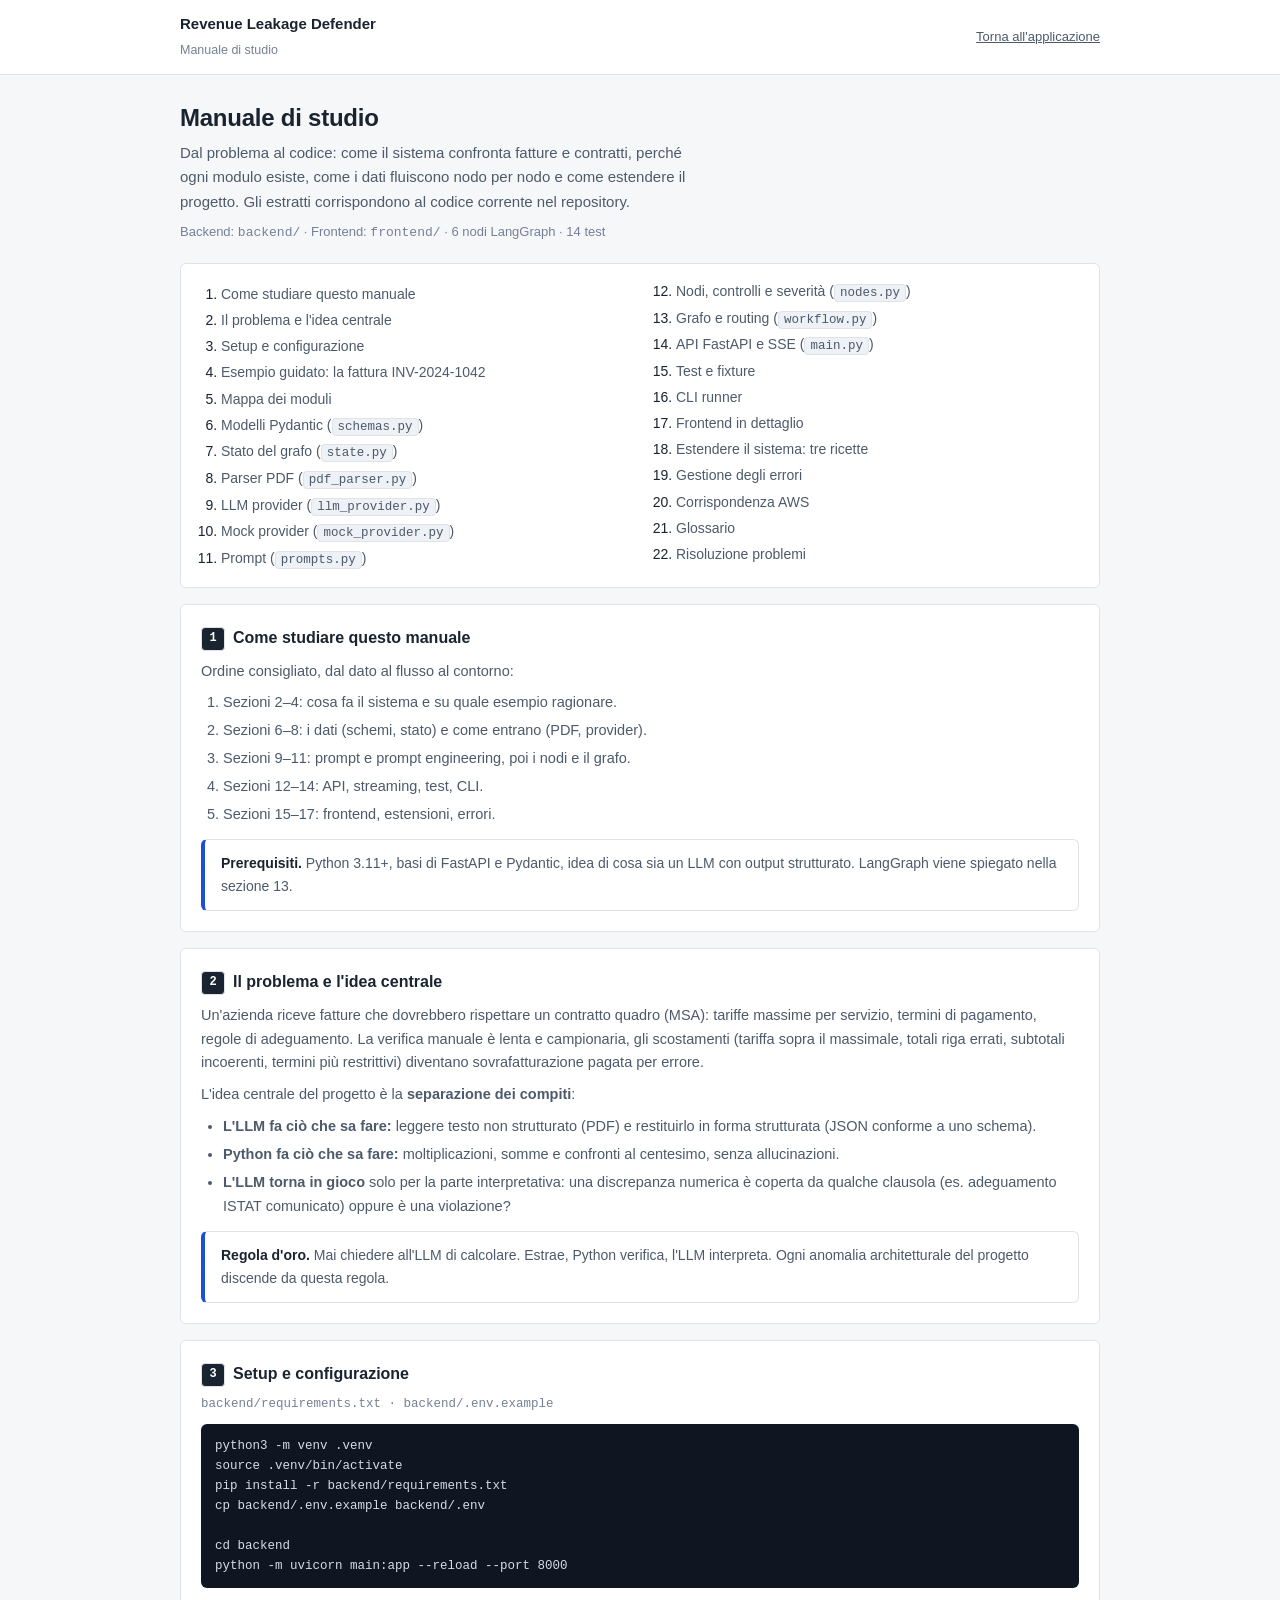
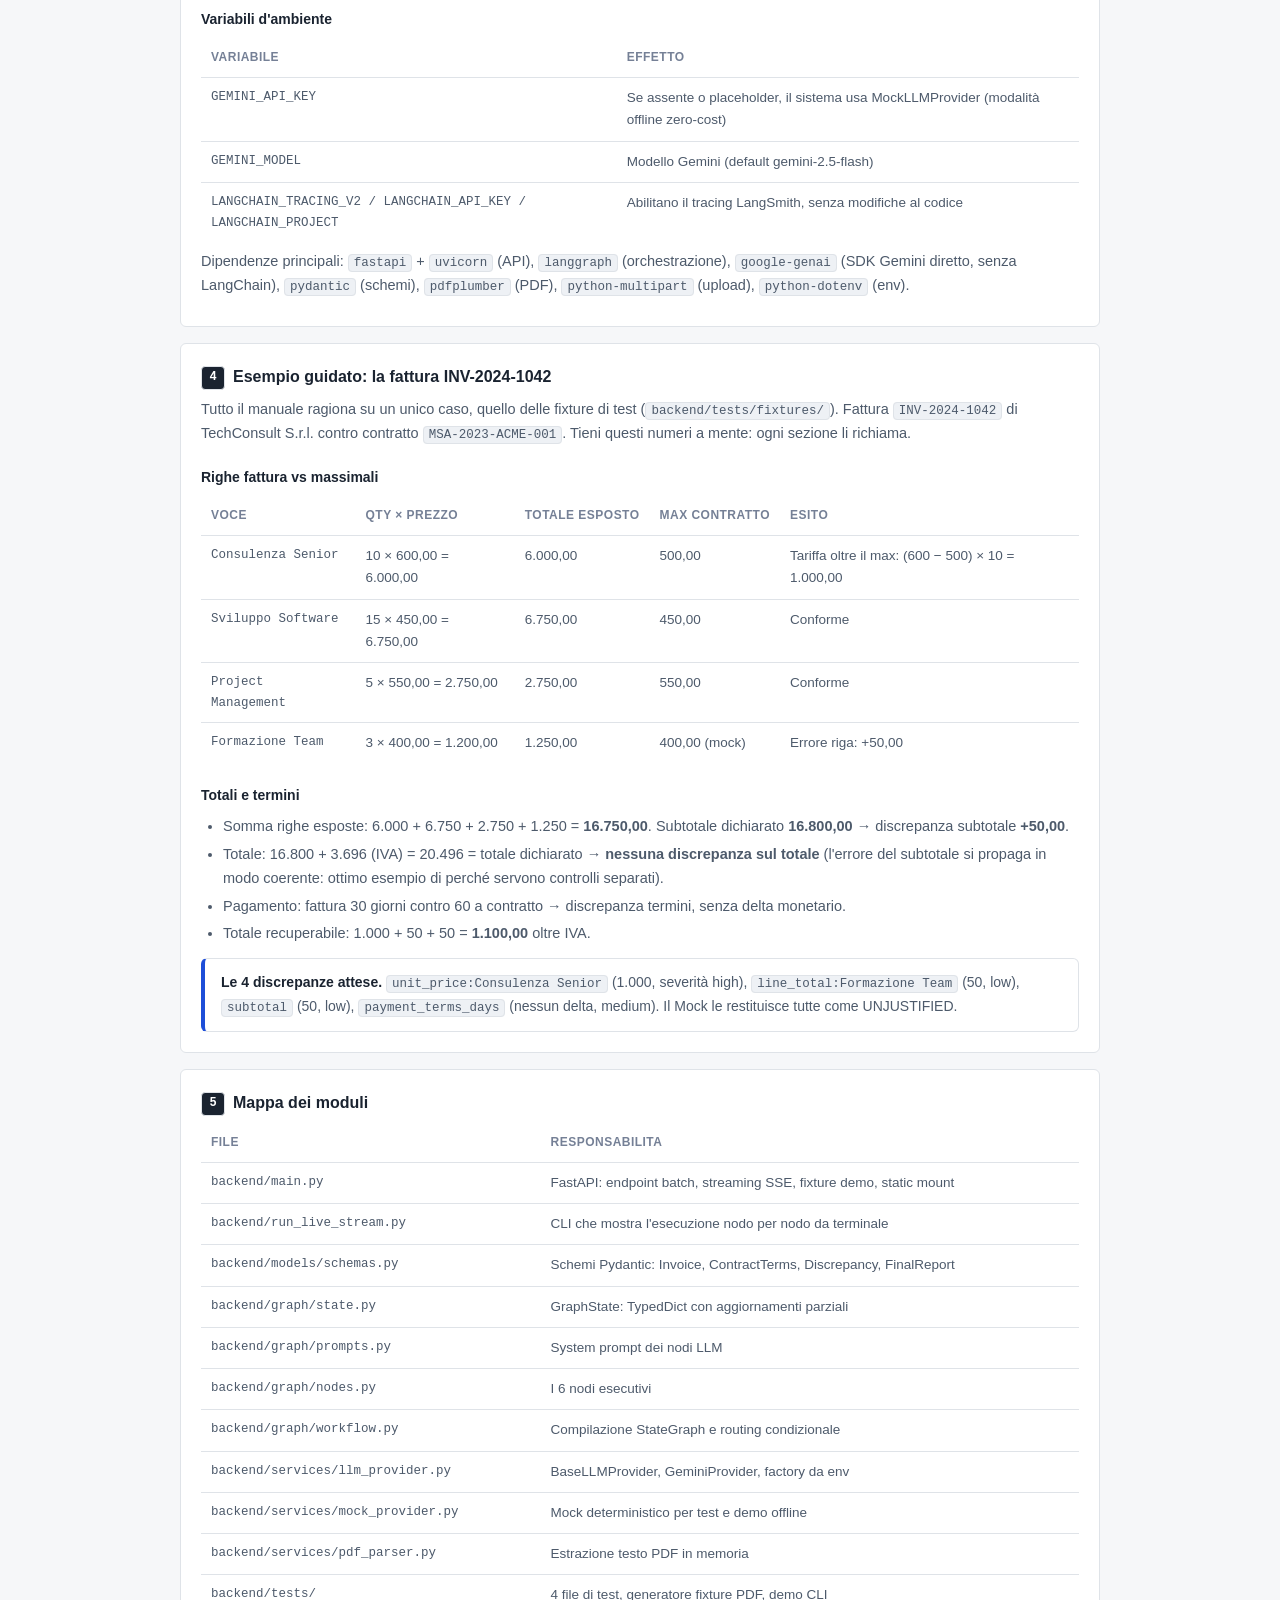
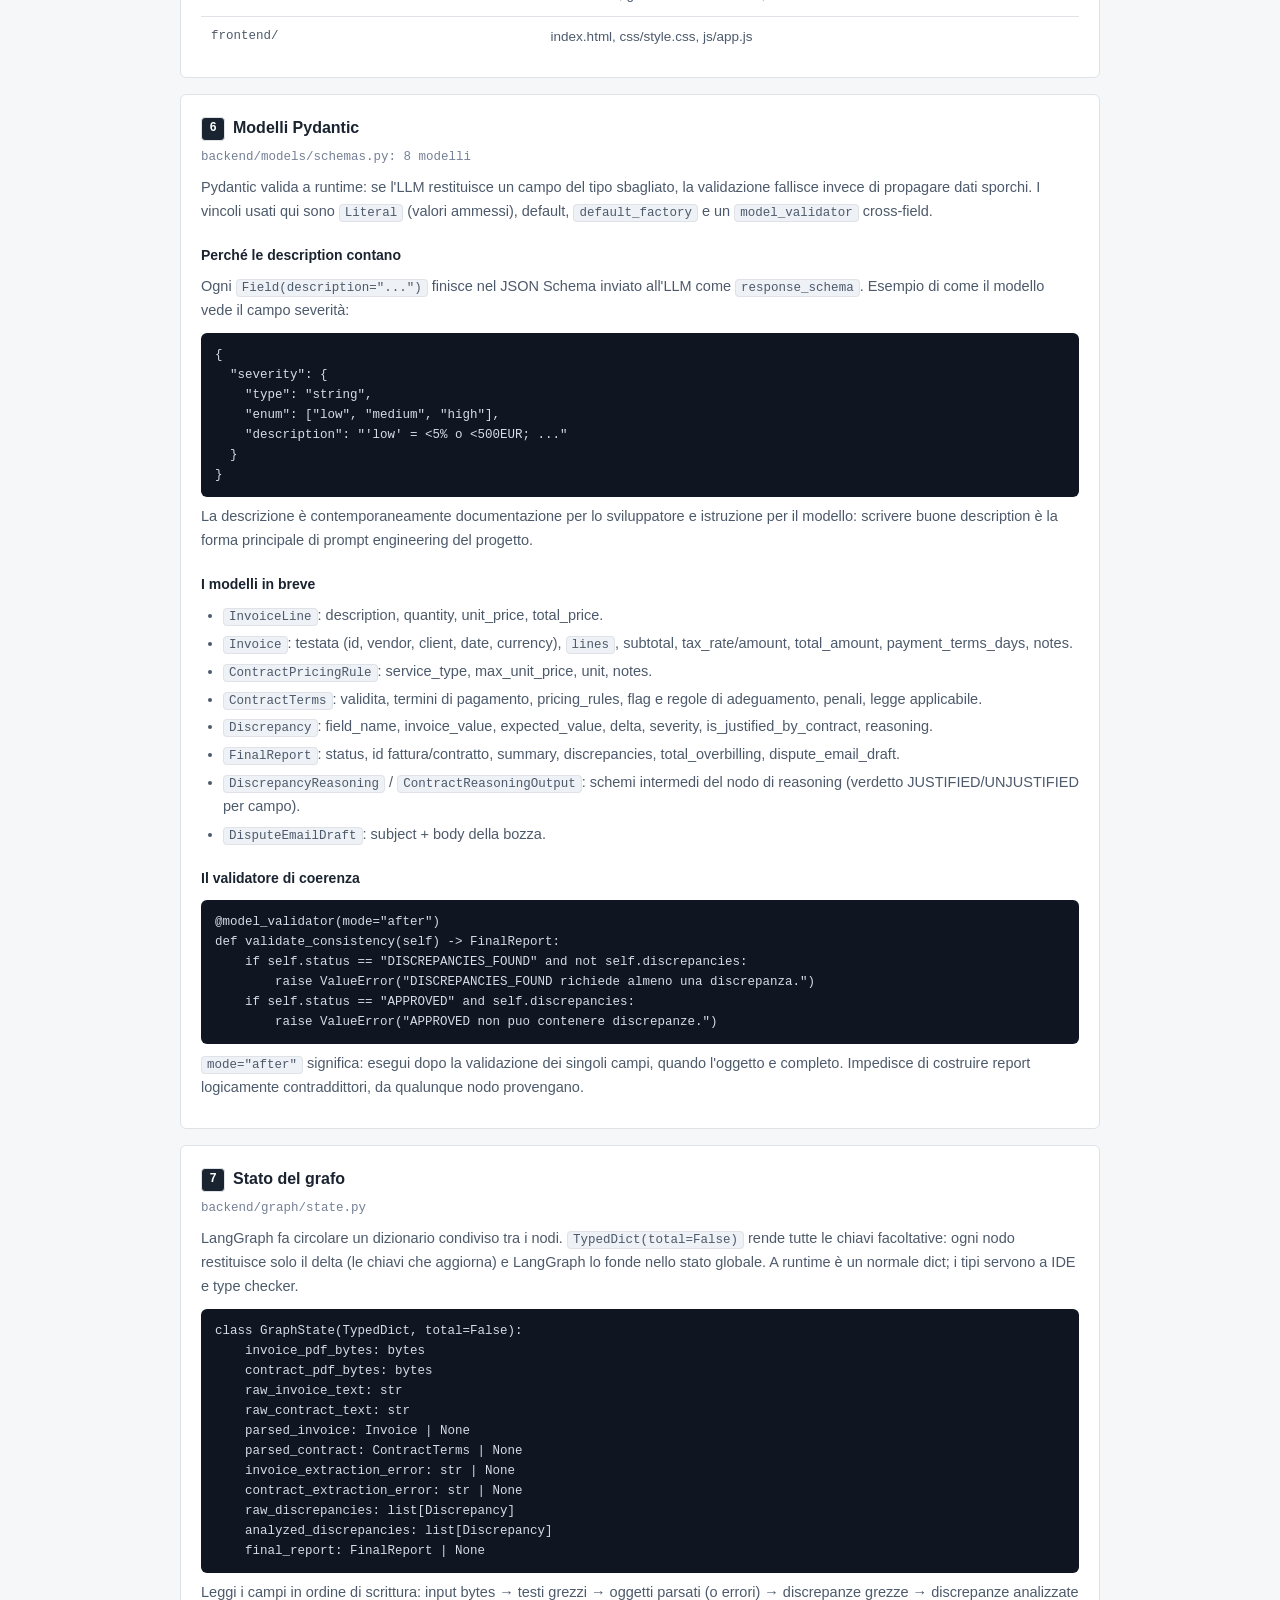
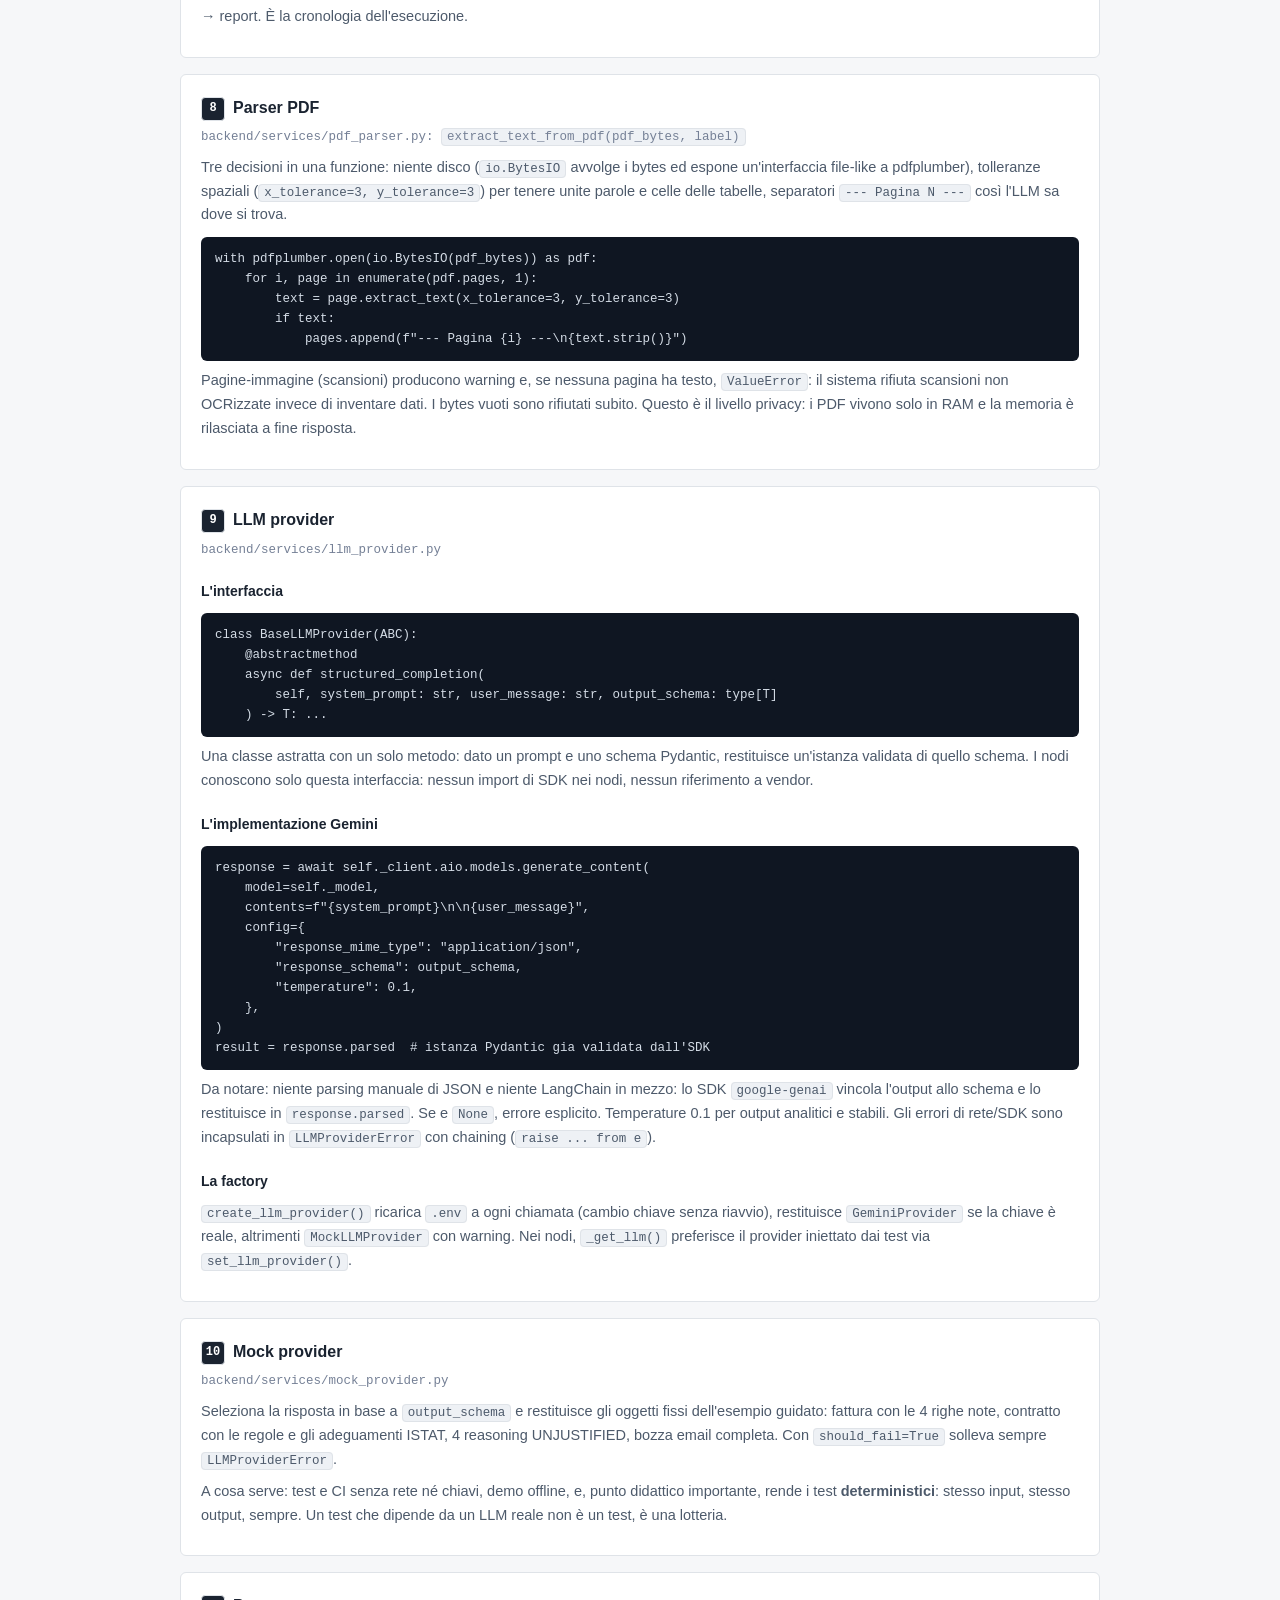
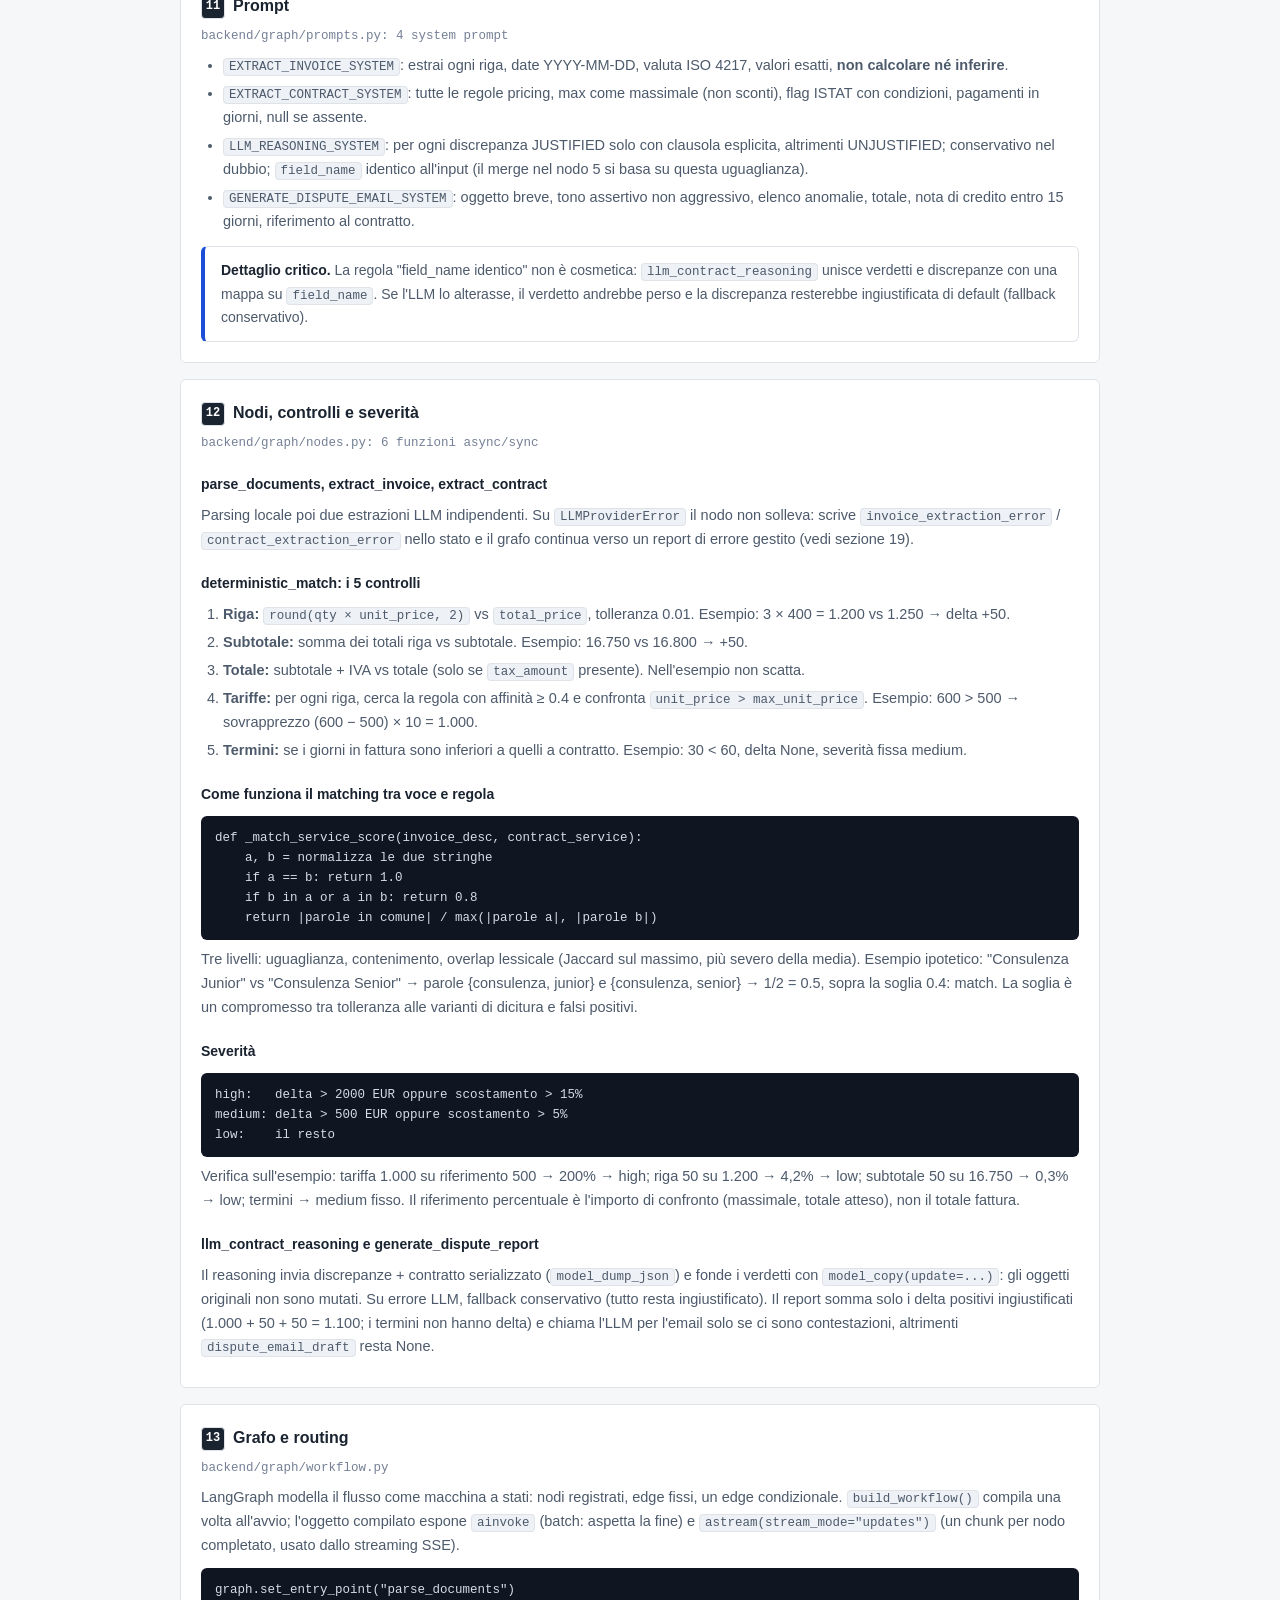
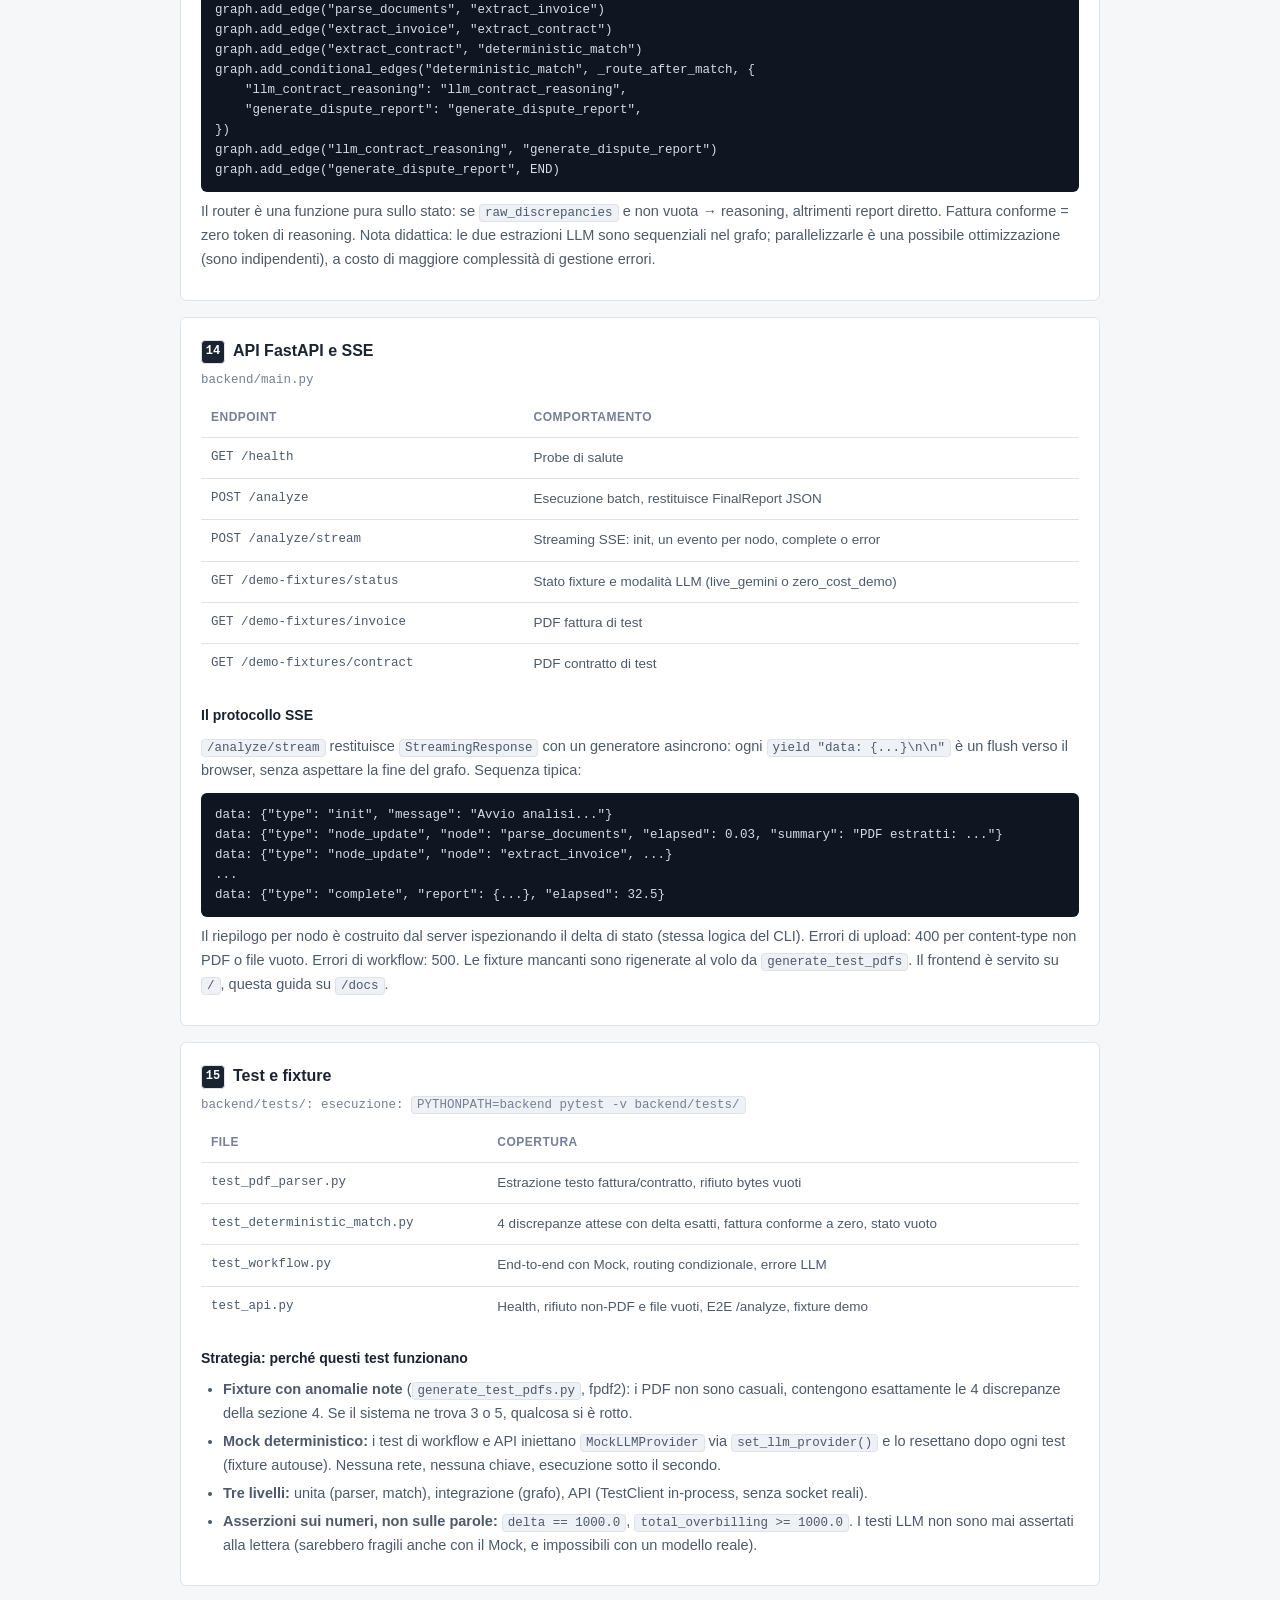
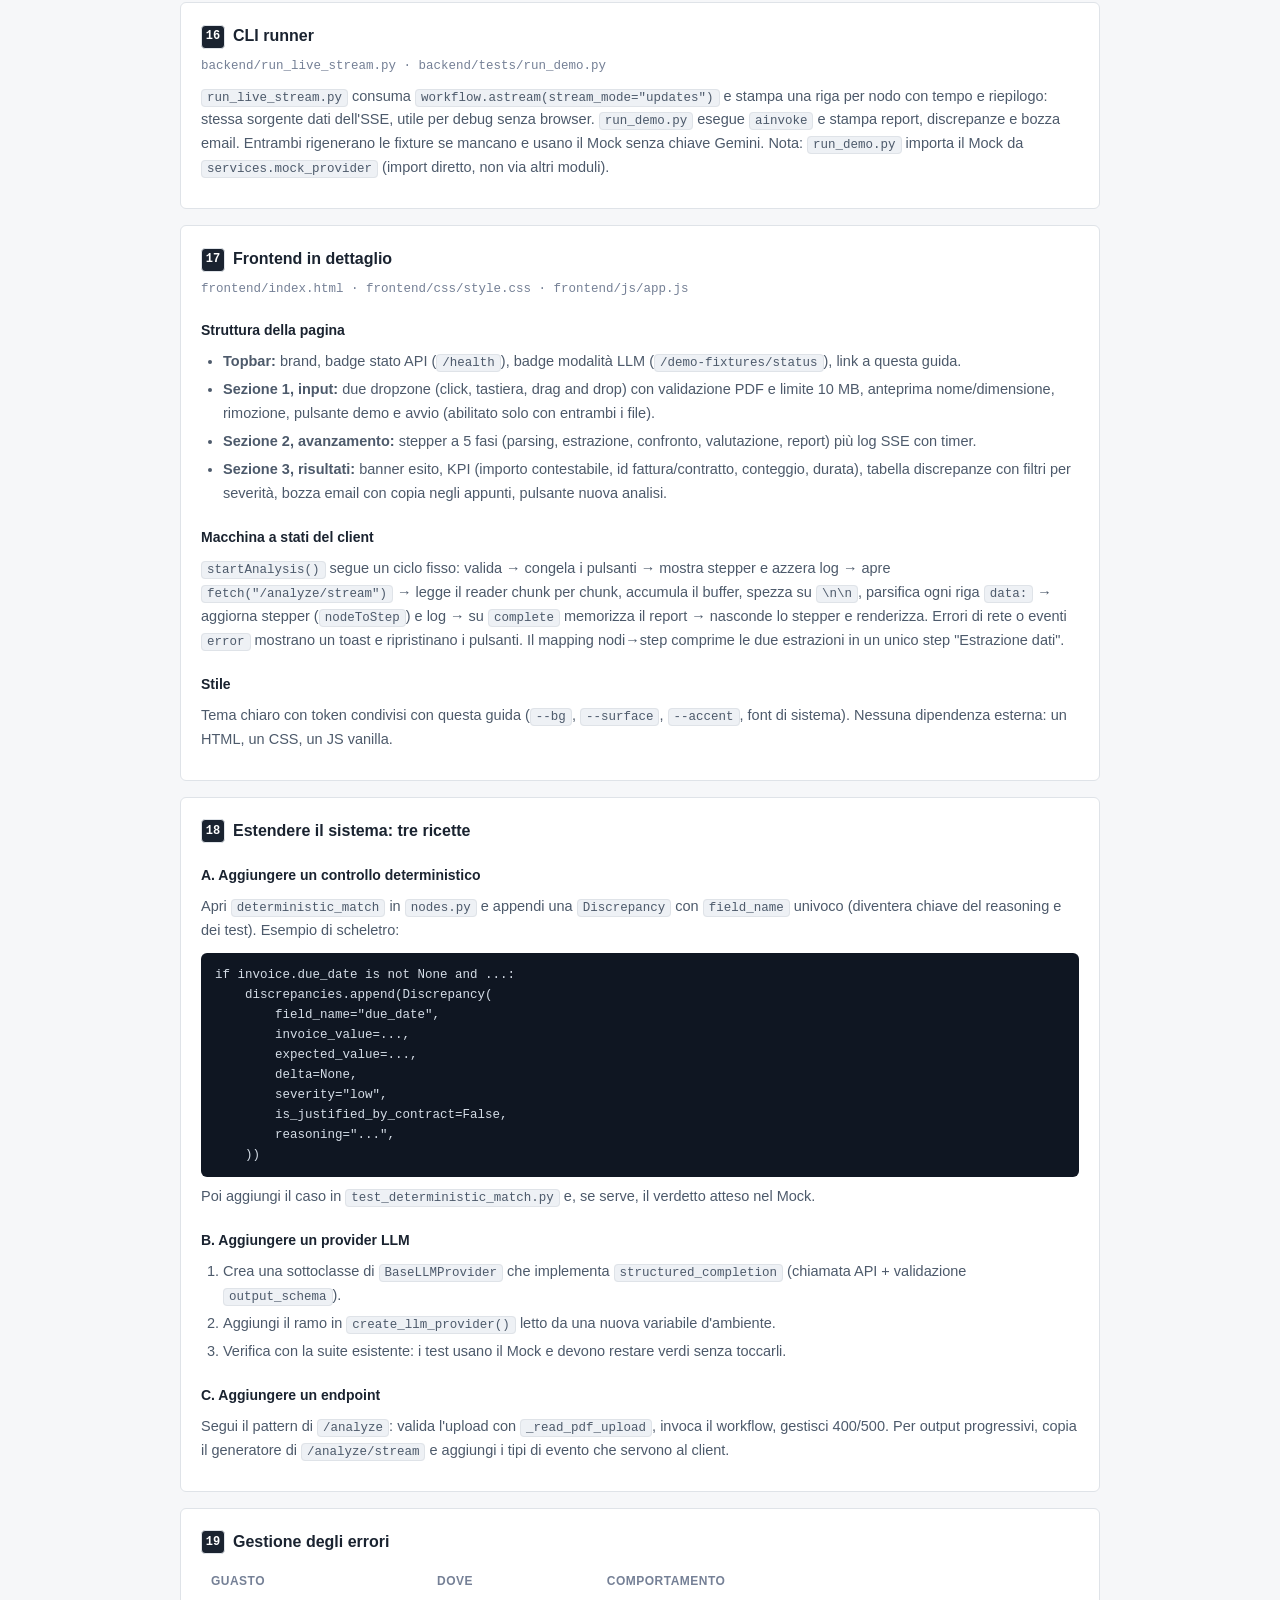
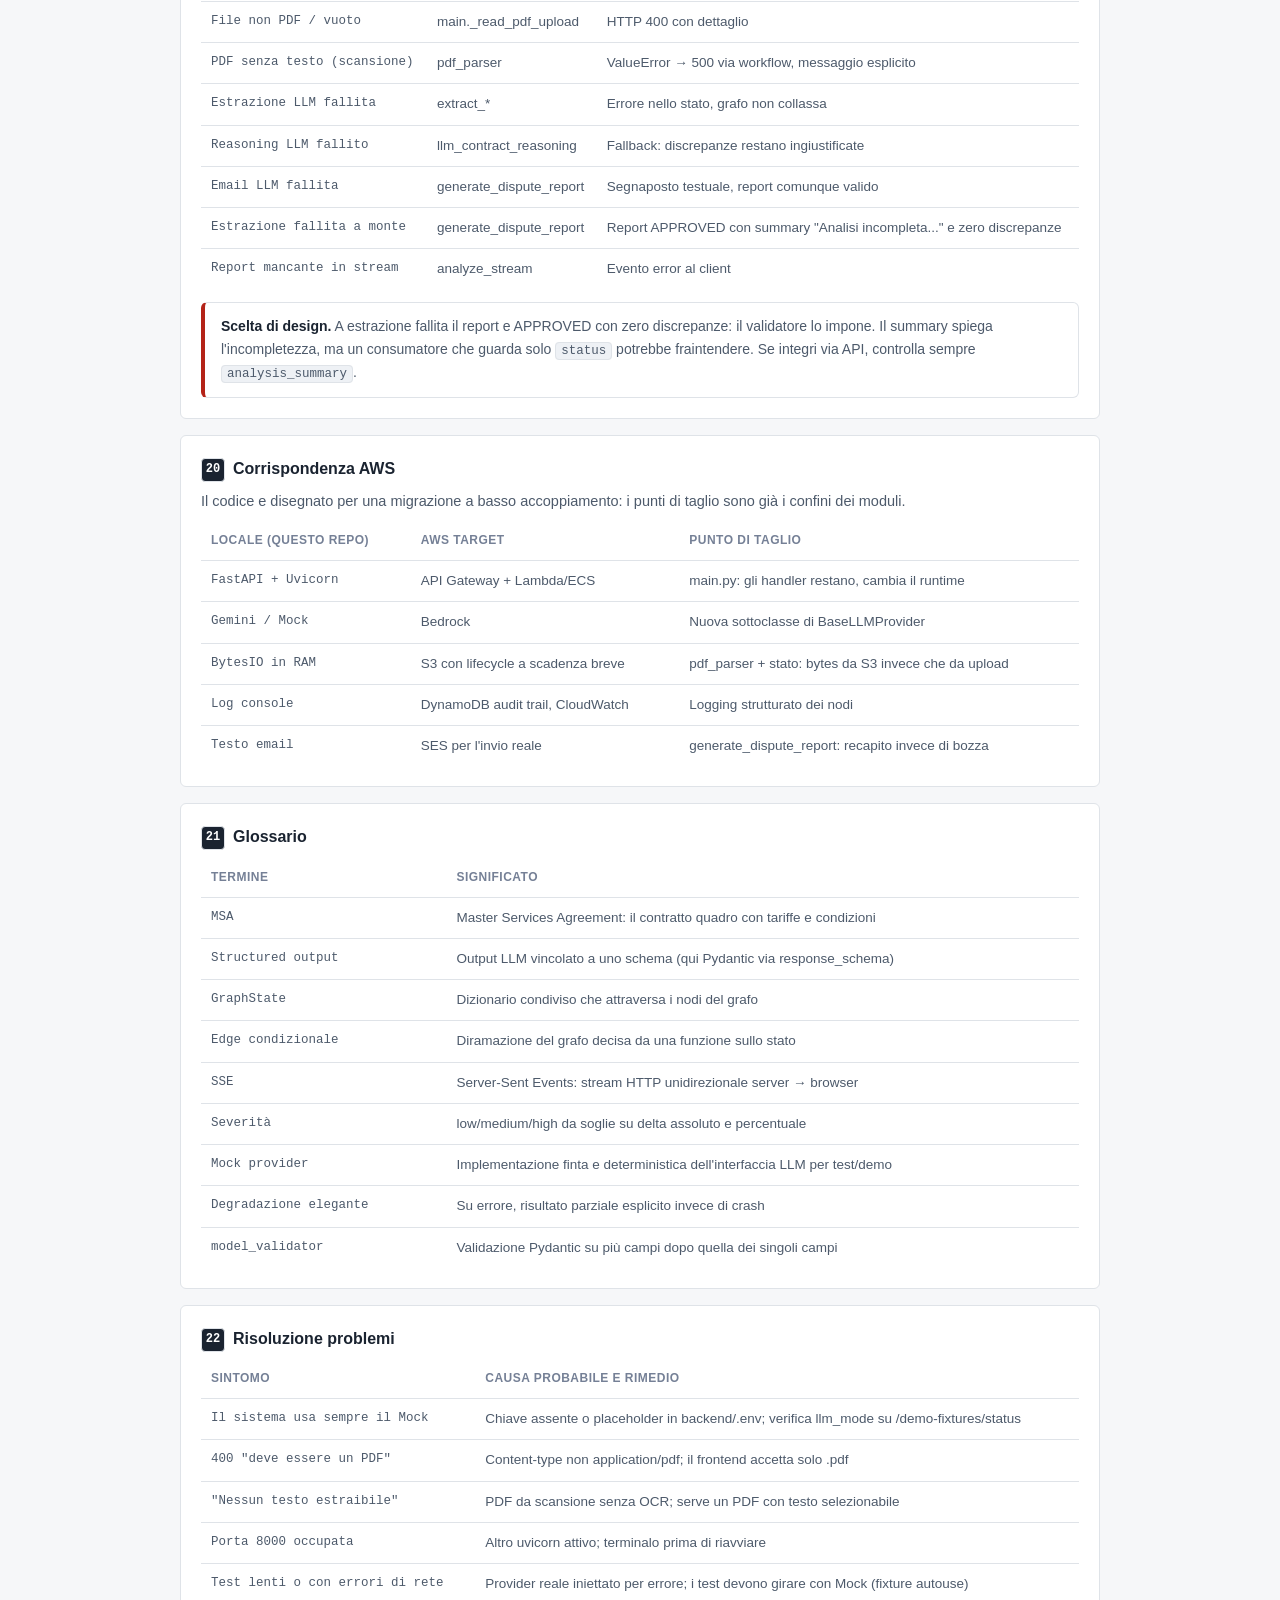
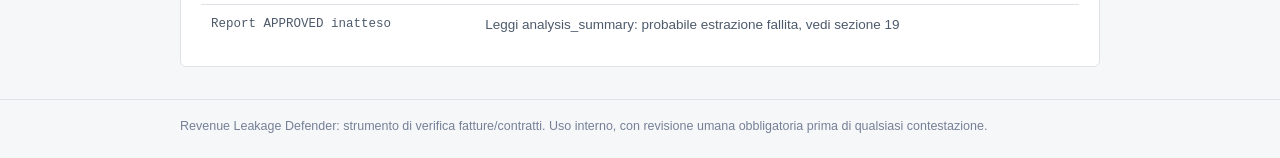
==== commit c5b75eb6: "Correzioni ortografiche nella documentazione" ====
--- a/docs/guida-codice.html
+++ b/docs/guida-codice.html
@@ -1,10 +1,12 @@
 <!DOCTYPE html>
 <html lang="it">
+
 <head>
     <meta charset="UTF-8">
     <meta name="viewport" content="width=device-width, initial-scale=1.0">
     <title>Manuale di studio: Revenue Leakage Defender</title>
-    <meta name="description" content="Manuale tecnico: architettura, moduli, flusso dati, test, frontend ed estensioni.">
+    <meta name="description"
+        content="Manuale tecnico: architettura, moduli, flusso dati, test, frontend ed estensioni.">
     <style>
         :root {
             --bg: #f6f7f9;
@@ -28,7 +30,9 @@
             --max: 960px;
         }
 
-        * { box-sizing: border-box; }
+        * {
+            box-sizing: border-box;
+        }
 
         body {
             margin: 0;
@@ -49,6 +53,7 @@
             background: var(--surface);
             border-bottom: 1px solid var(--border);
         }
+
         .topbar-inner {
             display: flex;
             justify-content: space-between;
@@ -58,8 +63,18 @@
             padding-bottom: 12px;
             flex-wrap: wrap;
         }
-        .brand-name { font-weight: 650; font-size: 15px; display: block; }
-        .brand-sub { font-size: 12.5px; color: var(--text-3); }
+
+        .brand-name {
+            font-weight: 650;
+            font-size: 15px;
+            display: block;
+        }
+
+        .brand-sub {
+            font-size: 12.5px;
+            color: var(--text-3);
+        }
+
         .topbar-status {
             display: flex;
             align-items: center;
@@ -68,10 +83,19 @@
             color: var(--text-2);
             flex-wrap: wrap;
         }
-        .doc-link { color: var(--text-2); }
-        .doc-link:hover { color: var(--text); }
-
-        .page-head { padding: 28px 0 4px; }
+
+        .doc-link {
+            color: var(--text-2);
+        }
+
+        .doc-link:hover {
+            color: var(--text);
+        }
+
+        .page-head {
+            padding: 28px 0 4px;
+        }
+
         .page-head h1 {
             font-size: 24px;
             line-height: 1.25;
@@ -79,8 +103,18 @@
             margin: 0 0 8px;
             font-weight: 650;
         }
-        .lede { margin: 0 0 6px; color: var(--text-2); max-width: 62ch; }
-        .meta { margin: 0; font-size: 13px; color: var(--text-3); }
+
+        .lede {
+            margin: 0 0 6px;
+            color: var(--text-2);
+            max-width: 62ch;
+        }
+
+        .meta {
+            margin: 0;
+            font-size: 13px;
+            color: var(--text-3);
+        }
 
         .toc {
             background: var(--surface);
@@ -91,11 +125,33 @@
             columns: 2;
             column-gap: 32px;
         }
-        @media (max-width: 680px) { .toc { columns: 1; } }
-        .toc ol { margin: 0; padding-left: 20px; font-size: 14px; }
-        .toc li { margin: 3px 0; break-inside: avoid; }
-        .toc a { color: var(--text-2); text-decoration: none; }
-        .toc a:hover { color: var(--accent); text-decoration: underline; }
+
+        @media (max-width: 680px) {
+            .toc {
+                columns: 1;
+            }
+        }
+
+        .toc ol {
+            margin: 0;
+            padding-left: 20px;
+            font-size: 14px;
+        }
+
+        .toc li {
+            margin: 3px 0;
+            break-inside: avoid;
+        }
+
+        .toc a {
+            color: var(--text-2);
+            text-decoration: none;
+        }
+
+        .toc a:hover {
+            color: var(--accent);
+            text-decoration: underline;
+        }
 
         .card {
             background: var(--surface);
@@ -104,32 +160,53 @@
             padding: 20px;
             margin-top: 16px;
         }
+
         .card h2 {
             font-size: 16px;
             font-weight: 650;
             margin: 0 0 6px;
         }
+
         .card h3 {
             font-size: 14px;
             font-weight: 650;
             margin: 20px 0 6px;
         }
+
         .card h4 {
             font-size: 13.5px;
             font-weight: 650;
             margin: 16px 0 4px;
             color: var(--text);
         }
-        .card p { margin: 8px 0; color: var(--text-2); font-size: 14.5px; }
+
+        .card p {
+            margin: 8px 0;
+            color: var(--text-2);
+            font-size: 14.5px;
+        }
+
         .card p.file {
             font-family: var(--mono);
             font-size: 12.5px;
             color: var(--text-3);
             margin: 0 0 8px;
         }
-        .card ul, .card ol { color: var(--text-2); font-size: 14.5px; margin: 8px 0; padding-left: 22px; }
-        .card li { margin: 4px 0; }
-        .card code, .toc code {
+
+        .card ul,
+        .card ol {
+            color: var(--text-2);
+            font-size: 14.5px;
+            margin: 8px 0;
+            padding-left: 22px;
+        }
+
+        .card li {
+            margin: 4px 0;
+        }
+
+        .card code,
+        .toc code {
             font-family: var(--mono);
             font-size: 12.5px;
             background: #eef1f5;
@@ -138,6 +215,7 @@
             padding: 1px 5px;
             white-space: nowrap;
         }
+
         .step-n {
             font-family: var(--mono);
             font-size: 12px;
@@ -165,6 +243,7 @@
             overflow-x: auto;
             margin: 10px 0 0;
         }
+
         pre code {
             background: none !important;
             border: none !important;
@@ -183,18 +262,35 @@
             font-size: 14px;
             color: var(--text-2);
         }
-        .callout strong { color: var(--text); }
-        .callout.warn { border-left-color: var(--danger); }
-
-        .table-wrap { overflow-x: auto; margin-top: 8px; }
-        .table { width: 100%; border-collapse: collapse; font-size: 13.5px; }
-        .table th, .table td {
+
+        .callout strong {
+            color: var(--text);
+        }
+
+        .callout.warn {
+            border-left-color: var(--danger);
+        }
+
+        .table-wrap {
+            overflow-x: auto;
+            margin-top: 8px;
+        }
+
+        .table {
+            width: 100%;
+            border-collapse: collapse;
+            font-size: 13.5px;
+        }
+
+        .table th,
+        .table td {
             text-align: left;
             padding: 9px 10px;
             border-bottom: 1px solid var(--border);
             vertical-align: top;
             color: var(--text-2);
         }
+
         .table thead th {
             font-size: 12px;
             font-weight: 600;
@@ -203,10 +299,22 @@
             letter-spacing: 0.04em;
             white-space: nowrap;
         }
-        .table tbody tr:last-child td { border-bottom: none; }
-        .table td:first-child { font-family: var(--mono); font-size: 12.5px; }
-
-        .stages { list-style: none; margin: 8px 0 0; padding: 0; }
+
+        .table tbody tr:last-child td {
+            border-bottom: none;
+        }
+
+        .table td:first-child {
+            font-family: var(--mono);
+            font-size: 12.5px;
+        }
+
+        .stages {
+            list-style: none;
+            margin: 8px 0 0;
+            padding: 0;
+        }
+
         .stages li {
             display: flex;
             gap: 10px;
@@ -216,7 +324,11 @@
             font-size: 14.5px;
             color: var(--text-2);
         }
-        .stages li:last-child { border-bottom: none; }
+
+        .stages li:last-child {
+            border-bottom: none;
+        }
+
         .stages code {
             font-family: var(--mono);
             font-size: 12.5px;
@@ -231,9 +343,13 @@
             font-size: 12.5px;
             color: var(--text-3);
         }
-        footer p { margin: 0; }
+
+        footer p {
+            margin: 0;
+        }
     </style>
 </head>
+
 <body>
 
     <header class="topbar">
@@ -252,8 +368,11 @@
 
         <section class="page-head">
             <h1>Manuale di studio</h1>
-            <p class="lede">Dal problema al codice: come il sistema confronta fatture e contratti, perche ogni modulo esiste, come i dati fluiscono nodo per nodo e come estendere il progetto. Gli estratti corrispondono al codice corrente nel repository.</p>
-            <p class="meta">Backend: <code>backend/</code> · Frontend: <code>frontend/</code> · 6 nodi LangGraph · 14 test</p>
+            <p class="lede">Dal problema al codice: come il sistema confronta fatture e contratti, perché ogni modulo
+                esiste, come i dati fluiscono nodo per nodo e come estendere il progetto. Gli estratti corrispondono al
+                codice corrente nel repository.</p>
+            <p class="meta">Backend: <code>backend/</code> · Frontend: <code>frontend/</code> · 6 nodi LangGraph · 14
+                test</p>
         </section>
 
         <nav class="toc" aria-label="Indice">
@@ -269,7 +388,7 @@
                 <li><a href="#provider">LLM provider (<code>llm_provider.py</code>)</a></li>
                 <li><a href="#mock">Mock provider (<code>mock_provider.py</code>)</a></li>
                 <li><a href="#prompts">Prompt (<code>prompts.py</code>)</a></li>
-                <li><a href="#nodes">Nodi, controlli e severita (<code>nodes.py</code>)</a></li>
+                <li><a href="#nodes">Nodi, controlli e severità (<code>nodes.py</code>)</a></li>
                 <li><a href="#workflow">Grafo e routing (<code>workflow.py</code>)</a></li>
                 <li><a href="#main">API FastAPI e SSE (<code>main.py</code>)</a></li>
                 <li><a href="#test">Test e fixture</a></li>
@@ -293,25 +412,33 @@
                 <li>Sezioni 12–14: API, streaming, test, CLI.</li>
                 <li>Sezioni 15–17: frontend, estensioni, errori.</li>
             </ol>
-            <div class="callout"><strong>Prerequisiti.</strong> Python 3.11+, basi di FastAPI e Pydantic, idea di cosa sia un LLM con output strutturato. LangGraph viene spiegato nella sezione 13.</div>
+            <div class="callout"><strong>Prerequisiti.</strong> Python 3.11+, basi di FastAPI e Pydantic, idea di cosa
+                sia un LLM con output strutturato. LangGraph viene spiegato nella sezione 13.</div>
         </section>
 
         <section class="card" id="problema">
             <h2><span class="step-n">2</span>Il problema e l'idea centrale</h2>
-            <p>Un'azienda riceve fatture che dovrebbero rispettare un contratto quadro (MSA): tariffe massime per servizio, termini di pagamento, regole di adeguamento. La verifica manuale e lenta e campionaria; gli scostamenti - tariffa sopra il massimale, totali riga errati, subtotali incoerenti, termini piu restrittivi - diventano sovrafatturazione pagata per errore.</p>
-            <p>L'idea centrale del progetto e la <strong>separazione dei compiti</strong>:</p>
+            <p>Un'azienda riceve fatture che dovrebbero rispettare un contratto quadro (MSA): tariffe massime per
+                servizio, termini di pagamento, regole di adeguamento. La verifica manuale è lenta e campionaria, gli
+                scostamenti (tariffa sopra il massimale, totali riga errati, subtotali incoerenti, termini più
+                restrittivi) diventano sovrafatturazione pagata per errore.</p>
+            <p>L'idea centrale del progetto è la <strong>separazione dei compiti</strong>:</p>
             <ul>
-                <li><strong>L'LLM fa cio che sa fare:</strong> leggere testo non strutturato (PDF) e restituirlo in forma strutturata (JSON conforme a uno schema).</li>
-                <li><strong>Python fa cio che sa fare:</strong> moltiplicazioni, somme e confronti al centesimo, senza allucinazioni.</li>
-                <li><strong>L'LLM torna in gioco</strong> solo per la parte interpretativa: una discrepanza numerica e coperta da qualche clausola (es. adeguamento ISTAT comunicato) oppure e una violazione?</li>
+                <li><strong>L'LLM fa ciò che sa fare:</strong> leggere testo non strutturato (PDF) e restituirlo in
+                    forma strutturata (JSON conforme a uno schema).</li>
+                <li><strong>Python fa ciò che sa fare:</strong> moltiplicazioni, somme e confronti al centesimo, senza
+                    allucinazioni.</li>
+                <li><strong>L'LLM torna in gioco</strong> solo per la parte interpretativa: una discrepanza numerica è
+                    coperta da qualche clausola (es. adeguamento ISTAT comunicato) oppure è una violazione?</li>
             </ul>
-            <div class="callout"><strong>Regola d'oro.</strong> Mai chiedere all'LLM di calcolare. Estrae, Python verifica, l'LLM interpreta. Ogni anomalia architetturale del progetto discende da questa regola.</div>
+            <div class="callout"><strong>Regola d'oro.</strong> Mai chiedere all'LLM di calcolare. Estrae, Python
+                verifica, l'LLM interpreta. Ogni anomalia architetturale del progetto discende da questa regola.</div>
         </section>
 
         <section class="card" id="setup">
             <h2><span class="step-n">3</span>Setup e configurazione</h2>
             <p class="file">backend/requirements.txt · backend/.env.example</p>
-<pre><code>python3 -m venv .venv
+            <pre><code>python3 -m venv .venv
 source .venv/bin/activate
 pip install -r backend/requirements.txt
 cp backend/.env.example backend/.env
@@ -321,60 +448,161 @@
             <h3>Variabili d'ambiente</h3>
             <div class="table-wrap">
                 <table class="table">
-                    <thead><tr><th>Variabile</th><th>Effetto</th></tr></thead>
+                    <thead>
+                        <tr>
+                            <th>Variabile</th>
+                            <th>Effetto</th>
+                        </tr>
+                    </thead>
                     <tbody>
-                        <tr><td>GEMINI_API_KEY</td><td>Se assente o placeholder, il sistema usa MockLLMProvider (modalita offline zero-cost)</td></tr>
-                        <tr><td>GEMINI_MODEL</td><td>Modello Gemini (default gemini-2.5-flash)</td></tr>
-                        <tr><td>LANGCHAIN_TRACING_V2 / LANGCHAIN_API_KEY / LANGCHAIN_PROJECT</td><td>Abilitano il tracing LangSmith, senza modifiche al codice</td></tr>
+                        <tr>
+                            <td>GEMINI_API_KEY</td>
+                            <td>Se assente o placeholder, il sistema usa MockLLMProvider (modalità offline zero-cost)
+                            </td>
+                        </tr>
+                        <tr>
+                            <td>GEMINI_MODEL</td>
+                            <td>Modello Gemini (default gemini-2.5-flash)</td>
+                        </tr>
+                        <tr>
+                            <td>LANGCHAIN_TRACING_V2 / LANGCHAIN_API_KEY / LANGCHAIN_PROJECT</td>
+                            <td>Abilitano il tracing LangSmith, senza modifiche al codice</td>
+                        </tr>
                     </tbody>
                 </table>
             </div>
-            <p>Dipendenze principali: <code>fastapi</code> + <code>uvicorn</code> (API), <code>langgraph</code> (orchestrazione), <code>google-genai</code> (SDK Gemini diretto, senza LangChain), <code>pydantic</code> (schemi), <code>pdfplumber</code> (PDF), <code>python-multipart</code> (upload), <code>python-dotenv</code> (env).</p>
+            <p>Dipendenze principali: <code>fastapi</code> + <code>uvicorn</code> (API), <code>langgraph</code>
+                (orchestrazione), <code>google-genai</code> (SDK Gemini diretto, senza LangChain), <code>pydantic</code>
+                (schemi), <code>pdfplumber</code> (PDF), <code>python-multipart</code> (upload),
+                <code>python-dotenv</code> (env).
+            </p>
         </section>
 
         <section class="card" id="esempio">
             <h2><span class="step-n">4</span>Esempio guidato: la fattura INV-2024-1042</h2>
-            <p>Tutto il manuale ragiona su un unico caso, quello delle fixture di test (<code>backend/tests/fixtures/</code>). Fattura <code>INV-2024-1042</code> di TechConsult S.r.l. contro contratto <code>MSA-2023-ACME-001</code>. Tieni questi numeri a mente: ogni sezione li richiama.</p>
+            <p>Tutto il manuale ragiona su un unico caso, quello delle fixture di test
+                (<code>backend/tests/fixtures/</code>). Fattura <code>INV-2024-1042</code> di TechConsult S.r.l. contro
+                contratto <code>MSA-2023-ACME-001</code>. Tieni questi numeri a mente: ogni sezione li richiama.</p>
             <h3>Righe fattura vs massimali</h3>
             <div class="table-wrap">
                 <table class="table">
-                    <thead><tr><th>Voce</th><th>Qty × prezzo</th><th>Totale esposto</th><th>Max contratto</th><th>Esito</th></tr></thead>
+                    <thead>
+                        <tr>
+                            <th>Voce</th>
+                            <th>Qty × prezzo</th>
+                            <th>Totale esposto</th>
+                            <th>Max contratto</th>
+                            <th>Esito</th>
+                        </tr>
+                    </thead>
                     <tbody>
-                        <tr><td>Consulenza Senior</td><td>10 × 600,00 = 6.000,00</td><td>6.000,00</td><td>500,00</td><td>Tariffa oltre il max: (600 − 500) × 10 = 1.000,00</td></tr>
-                        <tr><td>Sviluppo Software</td><td>15 × 450,00 = 6.750,00</td><td>6.750,00</td><td>450,00</td><td>Conforme</td></tr>
-                        <tr><td>Project Management</td><td>5 × 550,00 = 2.750,00</td><td>2.750,00</td><td>550,00</td><td>Conforme</td></tr>
-                        <tr><td>Formazione Team</td><td>3 × 400,00 = 1.200,00</td><td>1.250,00</td><td>400,00 (mock)</td><td>Errore riga: +50,00</td></tr>
+                        <tr>
+                            <td>Consulenza Senior</td>
+                            <td>10 × 600,00 = 6.000,00</td>
+                            <td>6.000,00</td>
+                            <td>500,00</td>
+                            <td>Tariffa oltre il max: (600 − 500) × 10 = 1.000,00</td>
+                        </tr>
+                        <tr>
+                            <td>Sviluppo Software</td>
+                            <td>15 × 450,00 = 6.750,00</td>
+                            <td>6.750,00</td>
+                            <td>450,00</td>
+                            <td>Conforme</td>
+                        </tr>
+                        <tr>
+                            <td>Project Management</td>
+                            <td>5 × 550,00 = 2.750,00</td>
+                            <td>2.750,00</td>
+                            <td>550,00</td>
+                            <td>Conforme</td>
+                        </tr>
+                        <tr>
+                            <td>Formazione Team</td>
+                            <td>3 × 400,00 = 1.200,00</td>
+                            <td>1.250,00</td>
+                            <td>400,00 (mock)</td>
+                            <td>Errore riga: +50,00</td>
+                        </tr>
                     </tbody>
                 </table>
             </div>
             <h3>Totali e termini</h3>
             <ul>
-                <li>Somma righe esposte: 6.000 + 6.750 + 2.750 + 1.250 = <strong>16.750,00</strong>; subtotale dichiarato <strong>16.800,00</strong> → discrepanza subtotale <strong>+50,00</strong>.</li>
-                <li>Totale: 16.800 + 3.696 (IVA) = 20.496 = totale dichiarato → <strong>nessuna discrepanza sul totale</strong> (l'errore del subtotale si propaga in modo coerente: ottimo esempio di perche servono controlli separati).</li>
-                <li>Pagamento: fattura 30 giorni contro 60 a contratto → discrepanza termini, senza delta monetario.</li>
+                <li>Somma righe esposte: 6.000 + 6.750 + 2.750 + 1.250 = <strong>16.750,00</strong>. Subtotale
+                    dichiarato <strong>16.800,00</strong> → discrepanza subtotale <strong>+50,00</strong>.</li>
+                <li>Totale: 16.800 + 3.696 (IVA) = 20.496 = totale dichiarato → <strong>nessuna discrepanza sul
+                        totale</strong> (l'errore del subtotale si propaga in modo coerente: ottimo esempio di perché
+                    servono controlli separati).</li>
+                <li>Pagamento: fattura 30 giorni contro 60 a contratto → discrepanza termini, senza delta monetario.
+                </li>
                 <li>Totale recuperabile: 1.000 + 50 + 50 = <strong>1.100,00</strong> oltre IVA.</li>
             </ul>
-            <div class="callout"><strong>Le 4 discrepanze attese.</strong> <code>unit_price:Consulenza Senior</code> (1.000, severita high), <code>line_total:Formazione Team</code> (50, low), <code>subtotal</code> (50, low), <code>payment_terms_days</code> (nessun delta, medium). Il Mock le restituisce tutte come UNJUSTIFIED.</div>
+            <div class="callout"><strong>Le 4 discrepanze attese.</strong> <code>unit_price:Consulenza Senior</code>
+                (1.000, severità high), <code>line_total:Formazione Team</code> (50, low), <code>subtotal</code> (50,
+                low), <code>payment_terms_days</code> (nessun delta, medium). Il Mock le restituisce tutte come
+                UNJUSTIFIED.</div>
         </section>
 
         <section class="card" id="moduli">
             <h2><span class="step-n">5</span>Mappa dei moduli</h2>
             <div class="table-wrap">
                 <table class="table">
-                    <thead><tr><th>File</th><th>Responsabilita</th></tr></thead>
+                    <thead>
+                        <tr>
+                            <th>File</th>
+                            <th>Responsabilita</th>
+                        </tr>
+                    </thead>
                     <tbody>
-                        <tr><td>backend/main.py</td><td>FastAPI: endpoint batch, streaming SSE, fixture demo, static mount</td></tr>
-                        <tr><td>backend/run_live_stream.py</td><td>CLI che mostra l'esecuzione nodo per nodo da terminale</td></tr>
-                        <tr><td>backend/models/schemas.py</td><td>Schemi Pydantic: Invoice, ContractTerms, Discrepancy, FinalReport</td></tr>
-                        <tr><td>backend/graph/state.py</td><td>GraphState: TypedDict con aggiornamenti parziali</td></tr>
-                        <tr><td>backend/graph/prompts.py</td><td>System prompt dei nodi LLM</td></tr>
-                        <tr><td>backend/graph/nodes.py</td><td>I 6 nodi esecutivi</td></tr>
-                        <tr><td>backend/graph/workflow.py</td><td>Compilazione StateGraph e routing condizionale</td></tr>
-                        <tr><td>backend/services/llm_provider.py</td><td>BaseLLMProvider, GeminiProvider, factory da env</td></tr>
-                        <tr><td>backend/services/mock_provider.py</td><td>Mock deterministico per test e demo offline</td></tr>
-                        <tr><td>backend/services/pdf_parser.py</td><td>Estrazione testo PDF in memoria</td></tr>
-                        <tr><td>backend/tests/</td><td>4 file di test, generatore fixture PDF, demo CLI</td></tr>
-                        <tr><td>frontend/</td><td>index.html, css/style.css, js/app.js</td></tr>
+                        <tr>
+                            <td>backend/main.py</td>
+                            <td>FastAPI: endpoint batch, streaming SSE, fixture demo, static mount</td>
+                        </tr>
+                        <tr>
+                            <td>backend/run_live_stream.py</td>
+                            <td>CLI che mostra l'esecuzione nodo per nodo da terminale</td>
+                        </tr>
+                        <tr>
+                            <td>backend/models/schemas.py</td>
+                            <td>Schemi Pydantic: Invoice, ContractTerms, Discrepancy, FinalReport</td>
+                        </tr>
+                        <tr>
+                            <td>backend/graph/state.py</td>
+                            <td>GraphState: TypedDict con aggiornamenti parziali</td>
+                        </tr>
+                        <tr>
+                            <td>backend/graph/prompts.py</td>
+                            <td>System prompt dei nodi LLM</td>
+                        </tr>
+                        <tr>
+                            <td>backend/graph/nodes.py</td>
+                            <td>I 6 nodi esecutivi</td>
+                        </tr>
+                        <tr>
+                            <td>backend/graph/workflow.py</td>
+                            <td>Compilazione StateGraph e routing condizionale</td>
+                        </tr>
+                        <tr>
+                            <td>backend/services/llm_provider.py</td>
+                            <td>BaseLLMProvider, GeminiProvider, factory da env</td>
+                        </tr>
+                        <tr>
+                            <td>backend/services/mock_provider.py</td>
+                            <td>Mock deterministico per test e demo offline</td>
+                        </tr>
+                        <tr>
+                            <td>backend/services/pdf_parser.py</td>
+                            <td>Estrazione testo PDF in memoria</td>
+                        </tr>
+                        <tr>
+                            <td>backend/tests/</td>
+                            <td>4 file di test, generatore fixture PDF, demo CLI</td>
+                        </tr>
+                        <tr>
+                            <td>frontend/</td>
+                            <td>index.html, css/style.css, js/app.js</td>
+                        </tr>
                     </tbody>
                 </table>
             </div>
@@ -383,43 +611,56 @@
         <section class="card" id="schemas">
             <h2><span class="step-n">6</span>Modelli Pydantic</h2>
             <p class="file">backend/models/schemas.py: 8 modelli</p>
-            <p>Pydantic valida a runtime: se l'LLM restituisce un campo del tipo sbagliato, la validazione fallisce invece di propagare dati sporchi. I vincoli usati qui sono <code>Literal</code> (valori ammessi), default, <code>default_factory</code> e un <code>model_validator</code> cross-field.</p>
-            <h3>Perche le description contano</h3>
-            <p>Ogni <code>Field(description="...")</code> finisce nel JSON Schema inviato all'LLM come <code>response_schema</code>. Esempio di come il modello vede il campo severita:</p>
-<pre><code>{
+            <p>Pydantic valida a runtime: se l'LLM restituisce un campo del tipo sbagliato, la validazione fallisce
+                invece di propagare dati sporchi. I vincoli usati qui sono <code>Literal</code> (valori ammessi),
+                default, <code>default_factory</code> e un <code>model_validator</code> cross-field.</p>
+            <h3>Perché le description contano</h3>
+            <p>Ogni <code>Field(description="...")</code> finisce nel JSON Schema inviato all'LLM come
+                <code>response_schema</code>. Esempio di come il modello vede il campo severità:
+            </p>
+            <pre><code>{
   "severity": {
     "type": "string",
     "enum": ["low", "medium", "high"],
-    "description": "'low' = &lt;5% o &lt;500EUR; ..."
+    "description": "'low' = <5% o <500EUR; ..."
   }
 }</code></pre>
-            <p>La descrizione e contemporaneamente documentazione per lo sviluppatore e istruzione per il modello: scrivere buone description e la forma principale di prompt engineering del progetto.</p>
+            <p>La descrizione è contemporaneamente documentazione per lo sviluppatore e istruzione per il modello:
+                scrivere buone description è la forma principale di prompt engineering del progetto.</p>
             <h3>I modelli in breve</h3>
             <ul>
                 <li><code>InvoiceLine</code>: description, quantity, unit_price, total_price.</li>
-                <li><code>Invoice</code>: testata (id, vendor, client, date, currency), <code>lines</code>, subtotal, tax_rate/amount, total_amount, payment_terms_days, notes.</li>
+                <li><code>Invoice</code>: testata (id, vendor, client, date, currency), <code>lines</code>, subtotal,
+                    tax_rate/amount, total_amount, payment_terms_days, notes.</li>
                 <li><code>ContractPricingRule</code>: service_type, max_unit_price, unit, notes.</li>
-                <li><code>ContractTerms</code>: validita, termini di pagamento, pricing_rules, flag e regole di adeguamento, penali, legge applicabile.</li>
-                <li><code>Discrepancy</code>: field_name, invoice_value, expected_value, delta, severity, is_justified_by_contract, reasoning.</li>
-                <li><code>FinalReport</code>: status, id fattura/contratto, summary, discrepancies, total_overbilling, dispute_email_draft.</li>
-                <li><code>DiscrepancyReasoning</code> / <code>ContractReasoningOutput</code>: schemi intermedi del nodo di reasoning (verdetto JUSTIFIED/UNJUSTIFIED per campo).</li>
+                <li><code>ContractTerms</code>: validita, termini di pagamento, pricing_rules, flag e regole di
+                    adeguamento, penali, legge applicabile.</li>
+                <li><code>Discrepancy</code>: field_name, invoice_value, expected_value, delta, severity,
+                    is_justified_by_contract, reasoning.</li>
+                <li><code>FinalReport</code>: status, id fattura/contratto, summary, discrepancies, total_overbilling,
+                    dispute_email_draft.</li>
+                <li><code>DiscrepancyReasoning</code> / <code>ContractReasoningOutput</code>: schemi intermedi del nodo
+                    di reasoning (verdetto JUSTIFIED/UNJUSTIFIED per campo).</li>
                 <li><code>DisputeEmailDraft</code>: subject + body della bozza.</li>
             </ul>
             <h3>Il validatore di coerenza</h3>
-<pre><code>@model_validator(mode="after")
+            <pre><code>@model_validator(mode="after")
 def validate_consistency(self) -> FinalReport:
     if self.status == "DISCREPANCIES_FOUND" and not self.discrepancies:
         raise ValueError("DISCREPANCIES_FOUND richiede almeno una discrepanza.")
     if self.status == "APPROVED" and self.discrepancies:
         raise ValueError("APPROVED non puo contenere discrepanze.")</code></pre>
-            <p><code>mode="after"</code> significa: esegui dopo la validazione dei singoli campi, quando l'oggetto e completo. Impedisce di costruire report logicamente contraddittori, da qualunque nodo provengano.</p>
+            <p><code>mode="after"</code> significa: esegui dopo la validazione dei singoli campi, quando l'oggetto e
+                completo. Impedisce di costruire report logicamente contraddittori, da qualunque nodo provengano.</p>
         </section>
 
         <section class="card" id="state">
             <h2><span class="step-n">7</span>Stato del grafo</h2>
             <p class="file">backend/graph/state.py</p>
-            <p>LangGraph fa circolare un dizionario condiviso tra i nodi. <code>TypedDict(total=False)</code> rende tutte le chiavi facoltative: ogni nodo restituisce solo il delta (le chiavi che aggiorna) e LangGraph lo fonde nello stato globale. A runtime e un normale dict; i tipi servono a IDE e type checker.</p>
-<pre><code>class GraphState(TypedDict, total=False):
+            <p>LangGraph fa circolare un dizionario condiviso tra i nodi. <code>TypedDict(total=False)</code> rende
+                tutte le chiavi facoltative: ogni nodo restituisce solo il delta (le chiavi che aggiorna) e LangGraph lo
+                fonde nello stato globale. A runtime è un normale dict; i tipi servono a IDE e type checker.</p>
+            <pre><code>class GraphState(TypedDict, total=False):
     invoice_pdf_bytes: bytes
     contract_pdf_bytes: bytes
     raw_invoice_text: str
@@ -431,33 +672,41 @@
     raw_discrepancies: list[Discrepancy]
     analyzed_discrepancies: list[Discrepancy]
     final_report: FinalReport | None</code></pre>
-            <p>Leggi i campi in ordine di scrittura: input bytes → testi grezzi → oggetti parsati (o errori) → discrepanze grezze → discrepanze analizzate → report. E la cronologia dell'esecuzione.</p>
+            <p>Leggi i campi in ordine di scrittura: input bytes → testi grezzi → oggetti parsati (o errori) →
+                discrepanze grezze → discrepanze analizzate → report. È la cronologia dell'esecuzione.</p>
         </section>
 
         <section class="card" id="pdf">
             <h2><span class="step-n">8</span>Parser PDF</h2>
             <p class="file">backend/services/pdf_parser.py: <code>extract_text_from_pdf(pdf_bytes, label)</code></p>
-            <p>Tre decisioni in una funzione: niente disco (<code>io.BytesIO</code> avvolge i bytes ed espone un'interfaccia file-like a pdfplumber), tolleranze spaziali (<code>x_tolerance=3, y_tolerance=3</code>) per tenere unite parole e celle delle tabelle, separatori <code>--- Pagina N ---</code> cosi l'LLM sa dove si trova.</p>
-<pre><code>with pdfplumber.open(io.BytesIO(pdf_bytes)) as pdf:
+            <p>Tre decisioni in una funzione: niente disco (<code>io.BytesIO</code> avvolge i bytes ed espone
+                un'interfaccia file-like a pdfplumber), tolleranze spaziali (<code>x_tolerance=3, y_tolerance=3</code>)
+                per tenere unite parole e celle delle tabelle, separatori <code>--- Pagina N ---</code> così l'LLM sa
+                dove si trova.</p>
+            <pre><code>with pdfplumber.open(io.BytesIO(pdf_bytes)) as pdf:
     for i, page in enumerate(pdf.pages, 1):
         text = page.extract_text(x_tolerance=3, y_tolerance=3)
         if text:
             pages.append(f"--- Pagina {i} ---\n{text.strip()}")</code></pre>
-            <p>Pagine-immagine (scansioni) producono warning e, se nessuna pagina ha testo, <code>ValueError</code>: il sistema rifiuta scansioni non OCRizzate invece di inventare dati. I bytes vuoti sono rifiutati subito. Questo e il livello privacy: i PDF vivono solo in RAM e la memoria e rilasciata a fine risposta.</p>
+            <p>Pagine-immagine (scansioni) producono warning e, se nessuna pagina ha testo, <code>ValueError</code>: il
+                sistema rifiuta scansioni non OCRizzate invece di inventare dati. I bytes vuoti sono rifiutati subito.
+                Questo è il livello privacy: i PDF vivono solo in RAM e la memoria è rilasciata a fine risposta.</p>
         </section>
 
         <section class="card" id="provider">
             <h2><span class="step-n">9</span>LLM provider</h2>
             <p class="file">backend/services/llm_provider.py</p>
             <h3>L'interfaccia</h3>
-<pre><code>class BaseLLMProvider(ABC):
+            <pre><code>class BaseLLMProvider(ABC):
     @abstractmethod
     async def structured_completion(
         self, system_prompt: str, user_message: str, output_schema: type[T]
     ) -> T: ...</code></pre>
-            <p>Una classe astratta con un solo metodo: dato un prompt e uno schema Pydantic, restituisce un'istanza validata di quello schema. I nodi conoscono solo questa interfaccia: nessun import di SDK nei nodi, nessun riferimento a vendor.</p>
+            <p>Una classe astratta con un solo metodo: dato un prompt e uno schema Pydantic, restituisce un'istanza
+                validata di quello schema. I nodi conoscono solo questa interfaccia: nessun import di SDK nei nodi,
+                nessun riferimento a vendor.</p>
             <h3>L'implementazione Gemini</h3>
-<pre><code>response = await self._client.aio.models.generate_content(
+            <pre><code>response = await self._client.aio.models.generate_content(
     model=self._model,
     contents=f"{system_prompt}\n\n{user_message}",
     config={
@@ -467,64 +716,109 @@
     },
 )
 result = response.parsed  # istanza Pydantic gia validata dall'SDK</code></pre>
-            <p>Da notare: niente parsing manuale di JSON e niente LangChain in mezzo: lo SDK <code>google-genai</code> vincola l'output allo schema e lo restituisce in <code>response.parsed</code>. Se e <code>None</code>, errore esplicito. Temperature 0.1 per output analitici e stabili. Gli errori di rete/SDK sono incapsulati in <code>LLMProviderError</code> con chaining (<code>raise ... from e</code>).</p>
+            <p>Da notare: niente parsing manuale di JSON e niente LangChain in mezzo: lo SDK <code>google-genai</code>
+                vincola l'output allo schema e lo restituisce in <code>response.parsed</code>. Se e <code>None</code>,
+                errore esplicito. Temperature 0.1 per output analitici e stabili. Gli errori di rete/SDK sono
+                incapsulati in <code>LLMProviderError</code> con chaining (<code>raise ... from e</code>).</p>
             <h3>La factory</h3>
-            <p><code>create_llm_provider()</code> ricarica <code>.env</code> a ogni chiamata (cambio chiave senza riavvio), restituisce <code>GeminiProvider</code> se la chiave e reale, altrimenti <code>MockLLMProvider</code> con warning. Nei nodi, <code>_get_llm()</code> preferisce il provider iniettato dai test via <code>set_llm_provider()</code>.</p>
+            <p><code>create_llm_provider()</code> ricarica <code>.env</code> a ogni chiamata (cambio chiave senza
+                riavvio), restituisce <code>GeminiProvider</code> se la chiave è reale, altrimenti
+                <code>MockLLMProvider</code> con warning. Nei nodi, <code>_get_llm()</code> preferisce il provider
+                iniettato dai test via <code>set_llm_provider()</code>.
+            </p>
         </section>
 
         <section class="card" id="mock">
             <h2><span class="step-n">10</span>Mock provider</h2>
             <p class="file">backend/services/mock_provider.py</p>
-            <p>Seleziona la risposta in base a <code>output_schema</code> e restituisce gli oggetti fissi dell'esempio guidato: fattura con le 4 righe note, contratto con le regole e gli adeguamenti ISTAT, 4 reasoning UNJUSTIFIED, bozza email completa. Con <code>should_fail=True</code> solleva sempre <code>LLMProviderError</code>.</p>
-            <p>A cosa serve: test e CI senza rete ne chiavi, demo offline, e, punto didattico importante, rende i test <strong>deterministici</strong>: stesso input, stesso output, sempre. Un test che dipende da un LLM reale non e un test, e una lotteria.</p>
+            <p>Seleziona la risposta in base a <code>output_schema</code> e restituisce gli oggetti fissi dell'esempio
+                guidato: fattura con le 4 righe note, contratto con le regole e gli adeguamenti ISTAT, 4 reasoning
+                UNJUSTIFIED, bozza email completa. Con <code>should_fail=True</code> solleva sempre
+                <code>LLMProviderError</code>.
+            </p>
+            <p>A cosa serve: test e CI senza rete né chiavi, demo offline, e, punto didattico importante, rende i test
+                <strong>deterministici</strong>: stesso input, stesso output, sempre. Un test che dipende da un LLM
+                reale non è un test, è una lotteria.
+            </p>
         </section>
 
         <section class="card" id="prompts">
             <h2><span class="step-n">11</span>Prompt</h2>
             <p class="file">backend/graph/prompts.py: 4 system prompt</p>
             <ul>
-                <li><code>EXTRACT_INVOICE_SYSTEM</code>: estrai ogni riga, date YYYY-MM-DD, valuta ISO 4217, valori esatti, <strong>non calcolare ne inferire</strong>.</li>
-                <li><code>EXTRACT_CONTRACT_SYSTEM</code>: tutte le regole pricing, max come massimale (non sconti), flag ISTAT con condizioni, pagamenti in giorni, null se assente.</li>
-                <li><code>LLM_REASONING_SYSTEM</code>: per ogni discrepanza JUSTIFIED solo con clausola esplicita, altrimenti UNJUSTIFIED; conservativo nel dubbio; <code>field_name</code> identico all'input (il merge nel nodo 5 si basa su questa uguaglianza).</li>
-                <li><code>GENERATE_DISPUTE_EMAIL_SYSTEM</code>: oggetto breve, tono assertivo non aggressivo, elenco anomalie, totale, nota di credito entro 15 giorni, riferimento al contratto.</li>
+                <li><code>EXTRACT_INVOICE_SYSTEM</code>: estrai ogni riga, date YYYY-MM-DD, valuta ISO 4217, valori
+                    esatti, <strong>non calcolare né inferire</strong>.</li>
+                <li><code>EXTRACT_CONTRACT_SYSTEM</code>: tutte le regole pricing, max come massimale (non sconti), flag
+                    ISTAT con condizioni, pagamenti in giorni, null se assente.</li>
+                <li><code>LLM_REASONING_SYSTEM</code>: per ogni discrepanza JUSTIFIED solo con clausola esplicita,
+                    altrimenti UNJUSTIFIED; conservativo nel dubbio; <code>field_name</code> identico all'input (il
+                    merge nel nodo 5 si basa su questa uguaglianza).</li>
+                <li><code>GENERATE_DISPUTE_EMAIL_SYSTEM</code>: oggetto breve, tono assertivo non aggressivo, elenco
+                    anomalie, totale, nota di credito entro 15 giorni, riferimento al contratto.</li>
             </ul>
-            <div class="callout"><strong>Dettaglio critico.</strong> La regola "field_name identico" non e cosmetica: <code>llm_contract_reasoning</code> unisce verdetti e discrepanze con una mappa su <code>field_name</code>. Se l'LLM lo alterasse, il verdetto andrebbe perso e la discrepanza resterebbe ingiustificata di default (fallback conservativo).</div>
+            <div class="callout"><strong>Dettaglio critico.</strong> La regola "field_name identico" non è cosmetica:
+                <code>llm_contract_reasoning</code> unisce verdetti e discrepanze con una mappa su
+                <code>field_name</code>. Se l'LLM lo alterasse, il verdetto andrebbe perso e la discrepanza resterebbe
+                ingiustificata di default (fallback conservativo).
+            </div>
         </section>
 
         <section class="card" id="nodes">
-            <h2><span class="step-n">12</span>Nodi, controlli e severita</h2>
+            <h2><span class="step-n">12</span>Nodi, controlli e severità</h2>
             <p class="file">backend/graph/nodes.py: 6 funzioni async/sync</p>
             <h3>parse_documents, extract_invoice, extract_contract</h3>
-            <p>Parsing locale poi due estrazioni LLM indipendenti. Su <code>LLMProviderError</code> il nodo non solleva: scrive <code>invoice_extraction_error</code> / <code>contract_extraction_error</code> nello stato e il grafo continua verso un report di errore gestito (vedi sezione 19).</p>
+            <p>Parsing locale poi due estrazioni LLM indipendenti. Su <code>LLMProviderError</code> il nodo non solleva:
+                scrive <code>invoice_extraction_error</code> / <code>contract_extraction_error</code> nello stato e il
+                grafo continua verso un report di errore gestito (vedi sezione 19).</p>
             <h3>deterministic_match: i 5 controlli</h3>
             <ol>
-                <li><strong>Riga:</strong> <code>round(qty × unit_price, 2)</code> vs <code>total_price</code>, tolleranza 0.01. Esempio: 3 × 400 = 1.200 vs 1.250 → delta +50.</li>
-                <li><strong>Subtotale:</strong> somma dei totali riga vs subtotale. Esempio: 16.750 vs 16.800 → +50.</li>
-                <li><strong>Totale:</strong> subtotale + IVA vs totale (solo se <code>tax_amount</code> presente). Nell'esempio non scatta.</li>
-                <li><strong>Tariffe:</strong> per ogni riga, cerca la regola con affinitia ≥ 0.4 e confronta <code>unit_price &gt; max_unit_price</code>. Esempio: 600 &gt; 500 → sovrapprezzo (600 − 500) × 10 = 1.000.</li>
-                <li><strong>Termini:</strong> se i giorni in fattura sono inferiori a quelli a contratto. Esempio: 30 &lt; 60, delta None, severita fissa medium.</li>
+                <li><strong>Riga:</strong> <code>round(qty × unit_price, 2)</code> vs <code>total_price</code>,
+                    tolleranza 0.01. Esempio: 3 × 400 = 1.200 vs 1.250 → delta +50.</li>
+                <li><strong>Subtotale:</strong> somma dei totali riga vs subtotale. Esempio: 16.750 vs 16.800 → +50.
+                </li>
+                <li><strong>Totale:</strong> subtotale + IVA vs totale (solo se <code>tax_amount</code> presente).
+                    Nell'esempio non scatta.</li>
+                <li><strong>Tariffe:</strong> per ogni riga, cerca la regola con affinità ≥ 0.4 e confronta
+                    <code>unit_price > max_unit_price</code>. Esempio: 600 > 500 → sovrapprezzo (600 − 500) × 10 =
+                    1.000.
+                </li>
+                <li><strong>Termini:</strong> se i giorni in fattura sono inferiori a quelli a contratto. Esempio: 30
+                    < 60, delta None, severità fissa medium.</li>
             </ol>
             <h3>Come funziona il matching tra voce e regola</h3>
-<pre><code>def _match_service_score(invoice_desc, contract_service):
+            <pre><code>def _match_service_score(invoice_desc, contract_service):
     a, b = normalizza le due stringhe
     if a == b: return 1.0
     if b in a or a in b: return 0.8
     return |parole in comune| / max(|parole a|, |parole b|)</code></pre>
-            <p>Tre livelli: uguaglianza, contenimento, overlap lessicale (Jaccard sul massimo, piu severo della media). Esempio ipotetico: "Consulenza Junior" vs "Consulenza Senior" → parole {consulenza, junior} e {consulenza, senior} → 1/2 = 0.5, sopra la soglia 0.4: match. La soglia e un compromesso tra tolleranza alle varianti di dicitura e falsi positivi.</p>
-            <h3>Severita</h3>
-<pre><code>high:   delta &gt; 2000 EUR oppure scostamento &gt; 15%
-medium: delta &gt; 500 EUR oppure scostamento &gt; 5%
+            <p>Tre livelli: uguaglianza, contenimento, overlap lessicale (Jaccard sul massimo, più severo della media).
+                Esempio ipotetico: "Consulenza Junior" vs "Consulenza Senior" → parole {consulenza, junior} e
+                {consulenza, senior} → 1/2 = 0.5, sopra la soglia 0.4: match. La soglia è un compromesso tra tolleranza
+                alle varianti di dicitura e falsi positivi.</p>
+            <h3>Severità</h3>
+            <pre><code>high:   delta > 2000 EUR oppure scostamento > 15%
+medium: delta > 500 EUR oppure scostamento > 5%
 low:    il resto</code></pre>
-            <p>Verifica sull'esempio: tariffa 1.000 su riferimento 500 → 200% → high; riga 50 su 1.200 → 4,2% → low; subtotale 50 su 16.750 → 0,3% → low; termini → medium fisso. Il riferimento percentuale e l'importo di confronto (massimale, totale atteso), non il totale fattura.</p>
+            <p>Verifica sull'esempio: tariffa 1.000 su riferimento 500 → 200% → high; riga 50 su 1.200 → 4,2% → low;
+                subtotale 50 su 16.750 → 0,3% → low; termini → medium fisso. Il riferimento percentuale è l'importo di
+                confronto (massimale, totale atteso), non il totale fattura.</p>
             <h3>llm_contract_reasoning e generate_dispute_report</h3>
-            <p>Il reasoning invia discrepanze + contratto serializzato (<code>model_dump_json</code>) e fonde i verdetti con <code>model_copy(update=...)</code>: gli oggetti originali non sono mutati. Su errore LLM, fallback conservativo (tutto resta ingiustificato). Il report somma solo i delta positivi ingiustificati (1.000 + 50 + 50 = 1.100; i termini non hanno delta) e chiama l'LLM per l'email solo se ci sono contestazioni, altrimenti <code>dispute_email_draft</code> resta None.</p>
+            <p>Il reasoning invia discrepanze + contratto serializzato (<code>model_dump_json</code>) e fonde i verdetti
+                con <code>model_copy(update=...)</code>: gli oggetti originali non sono mutati. Su errore LLM, fallback
+                conservativo (tutto resta ingiustificato). Il report somma solo i delta positivi ingiustificati (1.000 +
+                50 + 50 = 1.100; i termini non hanno delta) e chiama l'LLM per l'email solo se ci sono contestazioni,
+                altrimenti <code>dispute_email_draft</code> resta None.</p>
         </section>
 
         <section class="card" id="workflow">
             <h2><span class="step-n">13</span>Grafo e routing</h2>
             <p class="file">backend/graph/workflow.py</p>
-            <p>LangGraph modella il flusso come macchina a stati: nodi registrati, edge fissi, un edge condizionale. <code>build_workflow()</code> compila una volta all'avvio; l'oggetto compilato espone <code>ainvoke</code> (batch: aspetta la fine) e <code>astream(stream_mode="updates")</code> (un chunk per nodo completato, usato dallo streaming SSE).</p>
-<pre><code>graph.set_entry_point("parse_documents")
+            <p>LangGraph modella il flusso come macchina a stati: nodi registrati, edge fissi, un edge condizionale.
+                <code>build_workflow()</code> compila una volta all'avvio; l'oggetto compilato espone
+                <code>ainvoke</code> (batch: aspetta la fine) e <code>astream(stream_mode="updates")</code> (un chunk
+                per nodo completato, usato dallo streaming SSE).
+            </p>
+            <pre><code>graph.set_entry_point("parse_documents")
 graph.add_edge("parse_documents", "extract_invoice")
 graph.add_edge("extract_invoice", "extract_contract")
 graph.add_edge("extract_contract", "deterministic_match")
@@ -534,7 +828,10 @@
 })
 graph.add_edge("llm_contract_reasoning", "generate_dispute_report")
 graph.add_edge("generate_dispute_report", END)</code></pre>
-            <p>Il router e una funzione pura sullo stato: se <code>raw_discrepancies</code> e non vuota → reasoning, altrimenti report diretto. Fattura conforme = zero token di reasoning. Nota didattica: le due estrazioni LLM sono sequenziali nel grafo; parallelizzarle e una possibile ottimizzazione (sono indipendenti), a costo di maggiore complessita di gestione errori.</p>
+            <p>Il router è una funzione pura sullo stato: se <code>raw_discrepancies</code> e non vuota → reasoning,
+                altrimenti report diretto. Fattura conforme = zero token di reasoning. Nota didattica: le due estrazioni
+                LLM sono sequenziali nel grafo; parallelizzarle è una possibile ottimizzazione (sono indipendenti), a
+                costo di maggiore complessità di gestione errori.</p>
         </section>
 
         <section class="card" id="main">
@@ -542,25 +839,55 @@
             <p class="file">backend/main.py</p>
             <div class="table-wrap">
                 <table class="table">
-                    <thead><tr><th>Endpoint</th><th>Comportamento</th></tr></thead>
+                    <thead>
+                        <tr>
+                            <th>Endpoint</th>
+                            <th>Comportamento</th>
+                        </tr>
+                    </thead>
                     <tbody>
-                        <tr><td>GET /health</td><td>Probe di salute</td></tr>
-                        <tr><td>POST /analyze</td><td>Esecuzione batch, restituisce FinalReport JSON</td></tr>
-                        <tr><td>POST /analyze/stream</td><td>Streaming SSE: init, un evento per nodo, complete o error</td></tr>
-                        <tr><td>GET /demo-fixtures/status</td><td>Stato fixture e modalita LLM (live_gemini o zero_cost_demo)</td></tr>
-                        <tr><td>GET /demo-fixtures/invoice</td><td>PDF fattura di test</td></tr>
-                        <tr><td>GET /demo-fixtures/contract</td><td>PDF contratto di test</td></tr>
+                        <tr>
+                            <td>GET /health</td>
+                            <td>Probe di salute</td>
+                        </tr>
+                        <tr>
+                            <td>POST /analyze</td>
+                            <td>Esecuzione batch, restituisce FinalReport JSON</td>
+                        </tr>
+                        <tr>
+                            <td>POST /analyze/stream</td>
+                            <td>Streaming SSE: init, un evento per nodo, complete o error</td>
+                        </tr>
+                        <tr>
+                            <td>GET /demo-fixtures/status</td>
+                            <td>Stato fixture e modalità LLM (live_gemini o zero_cost_demo)</td>
+                        </tr>
+                        <tr>
+                            <td>GET /demo-fixtures/invoice</td>
+                            <td>PDF fattura di test</td>
+                        </tr>
+                        <tr>
+                            <td>GET /demo-fixtures/contract</td>
+                            <td>PDF contratto di test</td>
+                        </tr>
                     </tbody>
                 </table>
             </div>
             <h3>Il protocollo SSE</h3>
-            <p><code>/analyze/stream</code> restituisce <code>StreamingResponse</code> con un generatore asincrono: ogni <code>yield "data: {...}\n\n"</code> e un flush verso il browser, senza aspettare la fine del grafo. Sequenza tipica:</p>
-<pre><code>data: {"type": "init", "message": "Avvio analisi..."}
+            <p><code>/analyze/stream</code> restituisce <code>StreamingResponse</code> con un generatore asincrono: ogni
+                <code>yield "data: {...}\n\n"</code> è un flush verso il browser, senza aspettare la fine del grafo.
+                Sequenza tipica:
+            </p>
+            <pre><code>data: {"type": "init", "message": "Avvio analisi..."}
 data: {"type": "node_update", "node": "parse_documents", "elapsed": 0.03, "summary": "PDF estratti: ..."}
 data: {"type": "node_update", "node": "extract_invoice", ...}
 ...
 data: {"type": "complete", "report": {...}, "elapsed": 32.5}</code></pre>
-            <p>Il riepilogo per nodo e costruito dal server ispezionando il delta di stato (stessa logica del CLI). Errori di upload: 400 per content-type non PDF o file vuoto. Errori di workflow: 500. Le fixture mancanti sono rigenerate al volo da <code>generate_test_pdfs</code>. Il frontend e servito su <code>/</code>, questa guida su <code>/docs</code>.</p>
+            <p>Il riepilogo per nodo è costruito dal server ispezionando il delta di stato (stessa logica del CLI).
+                Errori di upload: 400 per content-type non PDF o file vuoto. Errori di workflow: 500. Le fixture
+                mancanti sono rigenerate al volo da <code>generate_test_pdfs</code>. Il frontend è servito su
+                <code>/</code>, questa guida su <code>/docs</code>.
+            </p>
         </section>
 
         <section class="card" id="test">
@@ -568,28 +895,60 @@
             <p class="file">backend/tests/: esecuzione: <code>PYTHONPATH=backend pytest -v backend/tests/</code></p>
             <div class="table-wrap">
                 <table class="table">
-                    <thead><tr><th>File</th><th>Copertura</th></tr></thead>
+                    <thead>
+                        <tr>
+                            <th>File</th>
+                            <th>Copertura</th>
+                        </tr>
+                    </thead>
                     <tbody>
-                        <tr><td>test_pdf_parser.py</td><td>Estrazione testo fattura/contratto, rifiuto bytes vuoti</td></tr>
-                        <tr><td>test_deterministic_match.py</td><td>4 discrepanze attese con delta esatti, fattura conforme a zero, stato vuoto</td></tr>
-                        <tr><td>test_workflow.py</td><td>End-to-end con Mock, routing condizionale, errore LLM</td></tr>
-                        <tr><td>test_api.py</td><td>Health, rifiuto non-PDF e file vuoti, E2E /analyze, fixture demo</td></tr>
+                        <tr>
+                            <td>test_pdf_parser.py</td>
+                            <td>Estrazione testo fattura/contratto, rifiuto bytes vuoti</td>
+                        </tr>
+                        <tr>
+                            <td>test_deterministic_match.py</td>
+                            <td>4 discrepanze attese con delta esatti, fattura conforme a zero, stato vuoto</td>
+                        </tr>
+                        <tr>
+                            <td>test_workflow.py</td>
+                            <td>End-to-end con Mock, routing condizionale, errore LLM</td>
+                        </tr>
+                        <tr>
+                            <td>test_api.py</td>
+                            <td>Health, rifiuto non-PDF e file vuoti, E2E /analyze, fixture demo</td>
+                        </tr>
                     </tbody>
                 </table>
             </div>
-            <h3>Strategia: perche questi test funzionano</h3>
+            <h3>Strategia: perché questi test funzionano</h3>
             <ul>
-                <li><strong>Fixture con anomalie note</strong> (<code>generate_test_pdfs.py</code>, fpdf2): i PDF non sono casuali, contengono esattamente le 4 discrepanze della sezione 4. Se il sistema ne trova 3 o 5, qualcosa si e rotto.</li>
-                <li><strong>Mock deterministico:</strong> i test di workflow e API iniettano <code>MockLLMProvider</code> via <code>set_llm_provider()</code> e lo resettano dopo ogni test (fixture autouse). Nessuna rete, nessuna chiave, esecuzione sotto il secondo.</li>
-                <li><strong>Tre livelli:</strong> unita (parser, match), integrazione (grafo), API (TestClient in-process, senza socket reali).</li>
-                <li><strong>Asserzioni sui numeri, non sulle parole:</strong> <code>delta == 1000.0</code>, <code>total_overbilling &gt;= 1000.0</code>. I testi LLM non sono mai assertati alla lettera (sarebbero fragili anche con il Mock, e impossibili con un modello reale).</li>
+                <li><strong>Fixture con anomalie note</strong> (<code>generate_test_pdfs.py</code>, fpdf2): i PDF non
+                    sono casuali, contengono esattamente le 4 discrepanze della sezione 4. Se il sistema ne trova 3 o 5,
+                    qualcosa si è rotto.</li>
+                <li><strong>Mock deterministico:</strong> i test di workflow e API iniettano
+                    <code>MockLLMProvider</code> via <code>set_llm_provider()</code> e lo resettano dopo ogni test
+                    (fixture autouse). Nessuna rete, nessuna chiave, esecuzione sotto il secondo.
+                </li>
+                <li><strong>Tre livelli:</strong> unita (parser, match), integrazione (grafo), API (TestClient
+                    in-process, senza socket reali).</li>
+                <li><strong>Asserzioni sui numeri, non sulle parole:</strong> <code>delta == 1000.0</code>,
+                    <code>total_overbilling >= 1000.0</code>. I testi LLM non sono mai assertati alla lettera
+                    (sarebbero fragili anche con il Mock, e impossibili con un modello reale).
+                </li>
             </ul>
         </section>
 
         <section class="card" id="cli">
             <h2><span class="step-n">16</span>CLI runner</h2>
             <p class="file">backend/run_live_stream.py · backend/tests/run_demo.py</p>
-            <p><code>run_live_stream.py</code> consuma <code>workflow.astream(stream_mode="updates")</code> e stampa una riga per nodo con tempo e riepilogo: stessa sorgente dati dell'SSE, utile per debug senza browser. <code>run_demo.py</code> esegue <code>ainvoke</code> e stampa report, discrepanze e bozza email. Entrambi rigenerano le fixture se mancano e usano il Mock senza chiave Gemini. Nota: <code>run_demo.py</code> importa il Mock da <code>services.mock_provider</code> (import diretto, non via altri moduli).</p>
+            <p><code>run_live_stream.py</code> consuma <code>workflow.astream(stream_mode="updates")</code> e stampa una
+                riga per nodo con tempo e riepilogo: stessa sorgente dati dell'SSE, utile per debug senza browser.
+                <code>run_demo.py</code> esegue <code>ainvoke</code> e stampa report, discrepanze e bozza email.
+                Entrambi rigenerano le fixture se mancano e usano il Mock senza chiave Gemini. Nota:
+                <code>run_demo.py</code> importa il Mock da <code>services.mock_provider</code> (import diretto, non via
+                altri moduli).
+            </p>
         </section>
 
         <section class="card" id="frontend">
@@ -597,22 +956,37 @@
             <p class="file">frontend/index.html · frontend/css/style.css · frontend/js/app.js</p>
             <h3>Struttura della pagina</h3>
             <ul>
-                <li><strong>Topbar:</strong> brand, badge stato API (<code>/health</code>), badge modalita LLM (<code>/demo-fixtures/status</code>), link a questa guida.</li>
-                <li><strong>Sezione 1, input:</strong> due dropzone (click, tastiera, drag and drop) con validazione PDF e limite 10 MB, anteprima nome/dimensione, rimozione, pulsante demo e avvio (abilitato solo con entrambi i file).</li>
-                <li><strong>Sezione 2, avanzamento:</strong> stepper a 5 fasi (parsing, estrazione, confronto, valutazione, report) piu log SSE con timer.</li>
-                <li><strong>Sezione 3, risultati:</strong> banner esito, KPI (importo contestabile, id fattura/contratto, conteggio, durata), tabella discrepanze con filtri per severita, bozza email con copia negli appunti, pulsante nuova analisi.</li>
+                <li><strong>Topbar:</strong> brand, badge stato API (<code>/health</code>), badge modalità LLM
+                    (<code>/demo-fixtures/status</code>), link a questa guida.</li>
+                <li><strong>Sezione 1, input:</strong> due dropzone (click, tastiera, drag and drop) con validazione PDF
+                    e limite 10 MB, anteprima nome/dimensione, rimozione, pulsante demo e avvio (abilitato solo con
+                    entrambi i file).</li>
+                <li><strong>Sezione 2, avanzamento:</strong> stepper a 5 fasi (parsing, estrazione, confronto,
+                    valutazione, report) più log SSE con timer.</li>
+                <li><strong>Sezione 3, risultati:</strong> banner esito, KPI (importo contestabile, id
+                    fattura/contratto, conteggio, durata), tabella discrepanze con filtri per severità, bozza email con
+                    copia negli appunti, pulsante nuova analisi.</li>
             </ul>
             <h3>Macchina a stati del client</h3>
-            <p><code>startAnalysis()</code> segue un ciclo fisso: valida → congela i pulsanti → mostra stepper e azzera log → apre <code>fetch("/analyze/stream")</code> → legge il reader chunk per chunk, accumula il buffer, spezza su <code>\n\n</code>, parsifica ogni riga <code>data:</code> → aggiorna stepper (<code>nodeToStep</code>) e log → su <code>complete</code> memorizza il report → nasconde lo stepper e renderizza. Errori di rete o eventi <code>error</code> mostrano un toast e ripristinano i pulsanti. Il mapping nodi→step comprime le due estrazioni in un unico step "Estrazione dati".</p>
+            <p><code>startAnalysis()</code> segue un ciclo fisso: valida → congela i pulsanti → mostra stepper e azzera
+                log → apre <code>fetch("/analyze/stream")</code> → legge il reader chunk per chunk, accumula il buffer,
+                spezza su <code>\n\n</code>, parsifica ogni riga <code>data:</code> → aggiorna stepper
+                (<code>nodeToStep</code>) e log → su <code>complete</code> memorizza il report → nasconde lo stepper e
+                renderizza. Errori di rete o eventi <code>error</code> mostrano un toast e ripristinano i pulsanti. Il
+                mapping nodi→step comprime le due estrazioni in un unico step "Estrazione dati".</p>
             <h3>Stile</h3>
-            <p>Tema chiaro con token condivisi con questa guida (<code>--bg</code>, <code>--surface</code>, <code>--accent</code>, font di sistema). Nessuna dipendenza esterna: un HTML, un CSS, un JS vanilla.</p>
+            <p>Tema chiaro con token condivisi con questa guida (<code>--bg</code>, <code>--surface</code>,
+                <code>--accent</code>, font di sistema). Nessuna dipendenza esterna: un HTML, un CSS, un JS vanilla.
+            </p>
         </section>
 
         <section class="card" id="estendere">
             <h2><span class="step-n">18</span>Estendere il sistema: tre ricette</h2>
             <h3>A. Aggiungere un controllo deterministico</h3>
-            <p>Apri <code>deterministic_match</code> in <code>nodes.py</code> e appendi una <code>Discrepancy</code> con <code>field_name</code> univoco (diventera chiave del reasoning e dei test). Esempio di scheletro:</p>
-<pre><code>if invoice.due_date is not None and ...:
+            <p>Apri <code>deterministic_match</code> in <code>nodes.py</code> e appendi una <code>Discrepancy</code> con
+                <code>field_name</code> univoco (diventera chiave del reasoning e dei test). Esempio di scheletro:
+            </p>
+            <pre><code>if invoice.due_date is not None and ...:
     discrepancies.append(Discrepancy(
         field_name="due_date",
         invoice_value=...,
@@ -622,48 +996,118 @@
         is_justified_by_contract=False,
         reasoning="...",
     ))</code></pre>
-            <p>Poi aggiungi il caso in <code>test_deterministic_match.py</code> e, se serve, il verdetto atteso nel Mock.</p>
+            <p>Poi aggiungi il caso in <code>test_deterministic_match.py</code> e, se serve, il verdetto atteso nel
+                Mock.</p>
             <h3>B. Aggiungere un provider LLM</h3>
             <ol>
-                <li>Crea una sottoclasse di <code>BaseLLMProvider</code> che implementa <code>structured_completion</code> (chiamata API + validazione <code>output_schema</code>).</li>
+                <li>Crea una sottoclasse di <code>BaseLLMProvider</code> che implementa
+                    <code>structured_completion</code> (chiamata API + validazione <code>output_schema</code>).
+                </li>
                 <li>Aggiungi il ramo in <code>create_llm_provider()</code> letto da una nuova variabile d'ambiente.</li>
                 <li>Verifica con la suite esistente: i test usano il Mock e devono restare verdi senza toccarli.</li>
             </ol>
             <h3>C. Aggiungere un endpoint</h3>
-            <p>Segui il pattern di <code>/analyze</code>: valida l'upload con <code>_read_pdf_upload</code>, invoca il workflow, gestisci 400/500. Per output progressivi, copia il generatore di <code>/analyze/stream</code> e aggiungi i tipi di evento che servono al client.</p>
+            <p>Segui il pattern di <code>/analyze</code>: valida l'upload con <code>_read_pdf_upload</code>, invoca il
+                workflow, gestisci 400/500. Per output progressivi, copia il generatore di <code>/analyze/stream</code>
+                e aggiungi i tipi di evento che servono al client.</p>
         </section>
 
         <section class="card" id="errori">
             <h2><span class="step-n">19</span>Gestione degli errori</h2>
             <div class="table-wrap">
                 <table class="table">
-                    <thead><tr><th>Guasto</th><th>Dove</th><th>Comportamento</th></tr></thead>
+                    <thead>
+                        <tr>
+                            <th>Guasto</th>
+                            <th>Dove</th>
+                            <th>Comportamento</th>
+                        </tr>
+                    </thead>
                     <tbody>
-                        <tr><td>File non PDF / vuoto</td><td>main._read_pdf_upload</td><td>HTTP 400 con dettaglio</td></tr>
-                        <tr><td>PDF senza testo (scansione)</td><td>pdf_parser</td><td>ValueError → 500 via workflow, messaggio esplicito</td></tr>
-                        <tr><td>Estrazione LLM fallita</td><td>extract_*</td><td>Errore nello stato, grafo non collassa</td></tr>
-                        <tr><td>Reasoning LLM fallito</td><td>llm_contract_reasoning</td><td>Fallback: discrepanze restano ingiustificate</td></tr>
-                        <tr><td>Email LLM fallita</td><td>generate_dispute_report</td><td>Segnaposto testuale, report comunque valido</td></tr>
-                        <tr><td>Estrazione fallita a monte</td><td>generate_dispute_report</td><td>Report APPROVED con summary "Analisi incompleta..." e zero discrepanze</td></tr>
-                        <tr><td>Report mancante in stream</td><td>analyze_stream</td><td>Evento error al client</td></tr>
+                        <tr>
+                            <td>File non PDF / vuoto</td>
+                            <td>main._read_pdf_upload</td>
+                            <td>HTTP 400 con dettaglio</td>
+                        </tr>
+                        <tr>
+                            <td>PDF senza testo (scansione)</td>
+                            <td>pdf_parser</td>
+                            <td>ValueError → 500 via workflow, messaggio esplicito</td>
+                        </tr>
+                        <tr>
+                            <td>Estrazione LLM fallita</td>
+                            <td>extract_*</td>
+                            <td>Errore nello stato, grafo non collassa</td>
+                        </tr>
+                        <tr>
+                            <td>Reasoning LLM fallito</td>
+                            <td>llm_contract_reasoning</td>
+                            <td>Fallback: discrepanze restano ingiustificate</td>
+                        </tr>
+                        <tr>
+                            <td>Email LLM fallita</td>
+                            <td>generate_dispute_report</td>
+                            <td>Segnaposto testuale, report comunque valido</td>
+                        </tr>
+                        <tr>
+                            <td>Estrazione fallita a monte</td>
+                            <td>generate_dispute_report</td>
+                            <td>Report APPROVED con summary "Analisi incompleta..." e zero discrepanze</td>
+                        </tr>
+                        <tr>
+                            <td>Report mancante in stream</td>
+                            <td>analyze_stream</td>
+                            <td>Evento error al client</td>
+                        </tr>
                     </tbody>
                 </table>
             </div>
-            <div class="callout warn"><strong>Scelta di design.</strong> A estrazione fallita il report e APPROVED con zero discrepanze: il validatore lo impone. Il summary spiega l'incompletezza, ma un consumatore che guarda solo <code>status</code> potrebbe fraintendere. Se integri via API, controlla sempre <code>analysis_summary</code>.</div>
+            <div class="callout warn"><strong>Scelta di design.</strong> A estrazione fallita il report e APPROVED con
+                zero discrepanze: il validatore lo impone. Il summary spiega l'incompletezza, ma un consumatore che
+                guarda solo <code>status</code> potrebbe fraintendere. Se integri via API, controlla sempre
+                <code>analysis_summary</code>.
+            </div>
         </section>
 
         <section class="card" id="aws">
             <h2><span class="step-n">20</span>Corrispondenza AWS</h2>
-            <p>Il codice e disegnato per una migrazione a basso accoppiamento: i punti di taglio sono gia i confini dei moduli.</p>
+            <p>Il codice e disegnato per una migrazione a basso accoppiamento: i punti di taglio sono già i confini dei
+                moduli.</p>
             <div class="table-wrap">
                 <table class="table">
-                    <thead><tr><th>Locale (questo repo)</th><th>AWS target</th><th>Punto di taglio</th></tr></thead>
+                    <thead>
+                        <tr>
+                            <th>Locale (questo repo)</th>
+                            <th>AWS target</th>
+                            <th>Punto di taglio</th>
+                        </tr>
+                    </thead>
                     <tbody>
-                        <tr><td>FastAPI + Uvicorn</td><td>API Gateway + Lambda/ECS</td><td>main.py: gli handler restano, cambia il runtime</td></tr>
-                        <tr><td>Gemini / Mock</td><td>Bedrock</td><td>Nuova sottoclasse di BaseLLMProvider</td></tr>
-                        <tr><td>BytesIO in RAM</td><td>S3 con lifecycle a scadenza breve</td><td>pdf_parser + stato: bytes da S3 invece che da upload</td></tr>
-                        <tr><td>Log console</td><td>DynamoDB audit trail, CloudWatch</td><td>Logging strutturato dei nodi</td></tr>
-                        <tr><td>Testo email</td><td>SES per l'invio reale</td><td>generate_dispute_report: recapito invece di bozza</td></tr>
+                        <tr>
+                            <td>FastAPI + Uvicorn</td>
+                            <td>API Gateway + Lambda/ECS</td>
+                            <td>main.py: gli handler restano, cambia il runtime</td>
+                        </tr>
+                        <tr>
+                            <td>Gemini / Mock</td>
+                            <td>Bedrock</td>
+                            <td>Nuova sottoclasse di BaseLLMProvider</td>
+                        </tr>
+                        <tr>
+                            <td>BytesIO in RAM</td>
+                            <td>S3 con lifecycle a scadenza breve</td>
+                            <td>pdf_parser + stato: bytes da S3 invece che da upload</td>
+                        </tr>
+                        <tr>
+                            <td>Log console</td>
+                            <td>DynamoDB audit trail, CloudWatch</td>
+                            <td>Logging strutturato dei nodi</td>
+                        </tr>
+                        <tr>
+                            <td>Testo email</td>
+                            <td>SES per l'invio reale</td>
+                            <td>generate_dispute_report: recapito invece di bozza</td>
+                        </tr>
                     </tbody>
                 </table>
             </div>
@@ -673,17 +1117,49 @@
             <h2><span class="step-n">21</span>Glossario</h2>
             <div class="table-wrap">
                 <table class="table">
-                    <thead><tr><th>Termine</th><th>Significato</th></tr></thead>
+                    <thead>
+                        <tr>
+                            <th>Termine</th>
+                            <th>Significato</th>
+                        </tr>
+                    </thead>
                     <tbody>
-                        <tr><td>MSA</td><td>Master Services Agreement: il contratto quadro con tariffe e condizioni</td></tr>
-                        <tr><td>Structured output</td><td>Output LLM vincolato a uno schema (qui Pydantic via response_schema)</td></tr>
-                        <tr><td>GraphState</td><td>Dizionario condiviso che attraversa i nodi del grafo</td></tr>
-                        <tr><td>Edge condizionale</td><td>Diramazione del grafo decisa da una funzione sullo stato</td></tr>
-                        <tr><td>SSE</td><td>Server-Sent Events: stream HTTP unidirezionale server → browser</td></tr>
-                        <tr><td>Severita</td><td>low/medium/high da soglie su delta assoluto e percentuale</td></tr>
-                        <tr><td>Mock provider</td><td>Implementazione finta e deterministica dell'interfaccia LLM per test/demo</td></tr>
-                        <tr><td>Degradazione elegante</td><td>Su errore, risultato parziale esplicito invece di crash</td></tr>
-                        <tr><td>model_validator</td><td>Validazione Pydantic su piu campi dopo quella dei singoli campi</td></tr>
+                        <tr>
+                            <td>MSA</td>
+                            <td>Master Services Agreement: il contratto quadro con tariffe e condizioni</td>
+                        </tr>
+                        <tr>
+                            <td>Structured output</td>
+                            <td>Output LLM vincolato a uno schema (qui Pydantic via response_schema)</td>
+                        </tr>
+                        <tr>
+                            <td>GraphState</td>
+                            <td>Dizionario condiviso che attraversa i nodi del grafo</td>
+                        </tr>
+                        <tr>
+                            <td>Edge condizionale</td>
+                            <td>Diramazione del grafo decisa da una funzione sullo stato</td>
+                        </tr>
+                        <tr>
+                            <td>SSE</td>
+                            <td>Server-Sent Events: stream HTTP unidirezionale server → browser</td>
+                        </tr>
+                        <tr>
+                            <td>Severità</td>
+                            <td>low/medium/high da soglie su delta assoluto e percentuale</td>
+                        </tr>
+                        <tr>
+                            <td>Mock provider</td>
+                            <td>Implementazione finta e deterministica dell'interfaccia LLM per test/demo</td>
+                        </tr>
+                        <tr>
+                            <td>Degradazione elegante</td>
+                            <td>Su errore, risultato parziale esplicito invece di crash</td>
+                        </tr>
+                        <tr>
+                            <td>model_validator</td>
+                            <td>Validazione Pydantic su più campi dopo quella dei singoli campi</td>
+                        </tr>
                     </tbody>
                 </table>
             </div>
@@ -693,14 +1169,39 @@
             <h2><span class="step-n">22</span>Risoluzione problemi</h2>
             <div class="table-wrap">
                 <table class="table">
-                    <thead><tr><th>Sintomo</th><th>Causa probabile e rimedio</th></tr></thead>
+                    <thead>
+                        <tr>
+                            <th>Sintomo</th>
+                            <th>Causa probabile e rimedio</th>
+                        </tr>
+                    </thead>
                     <tbody>
-                        <tr><td>Il sistema usa sempre il Mock</td><td>Chiave assente o placeholder in backend/.env; verifica llm_mode su /demo-fixtures/status</td></tr>
-                        <tr><td>400 "deve essere un PDF"</td><td>Content-type non application/pdf; il frontend accetta solo .pdf</td></tr>
-                        <tr><td>"Nessun testo estraibile"</td><td>PDF da scansione senza OCR; serve un PDF con testo selezionabile</td></tr>
-                        <tr><td>Porta 8000 occupata</td><td>Altro uvicorn attivo; terminalo prima di riavviare</td></tr>
-                        <tr><td>Test lenti o con errori di rete</td><td>Provider reale iniettato per errore; i test devono girare con Mock (fixture autouse)</td></tr>
-                        <tr><td>Report APPROVED inatteso</td><td>Leggi analysis_summary: probabile estrazione fallita, vedi sezione 19</td></tr>
+                        <tr>
+                            <td>Il sistema usa sempre il Mock</td>
+                            <td>Chiave assente o placeholder in backend/.env; verifica llm_mode su /demo-fixtures/status
+                            </td>
+                        </tr>
+                        <tr>
+                            <td>400 "deve essere un PDF"</td>
+                            <td>Content-type non application/pdf; il frontend accetta solo .pdf</td>
+                        </tr>
+                        <tr>
+                            <td>"Nessun testo estraibile"</td>
+                            <td>PDF da scansione senza OCR; serve un PDF con testo selezionabile</td>
+                        </tr>
+                        <tr>
+                            <td>Porta 8000 occupata</td>
+                            <td>Altro uvicorn attivo; terminalo prima di riavviare</td>
+                        </tr>
+                        <tr>
+                            <td>Test lenti o con errori di rete</td>
+                            <td>Provider reale iniettato per errore; i test devono girare con Mock (fixture autouse)
+                            </td>
+                        </tr>
+                        <tr>
+                            <td>Report APPROVED inatteso</td>
+                            <td>Leggi analysis_summary: probabile estrazione fallita, vedi sezione 19</td>
+                        </tr>
                     </tbody>
                 </table>
             </div>
@@ -710,9 +1211,11 @@
 
     <footer>
         <div class="container">
-            <p>Revenue Leakage Defender: strumento di verifica fatture/contratti. Uso interno, con revisione umana obbligatoria prima di qualsiasi contestazione.</p>
+            <p>Revenue Leakage Defender: strumento di verifica fatture/contratti. Uso interno, con revisione umana
+                obbligatoria prima di qualsiasi contestazione.</p>
         </div>
     </footer>
 
 </body>
-</html>
+
+</html>
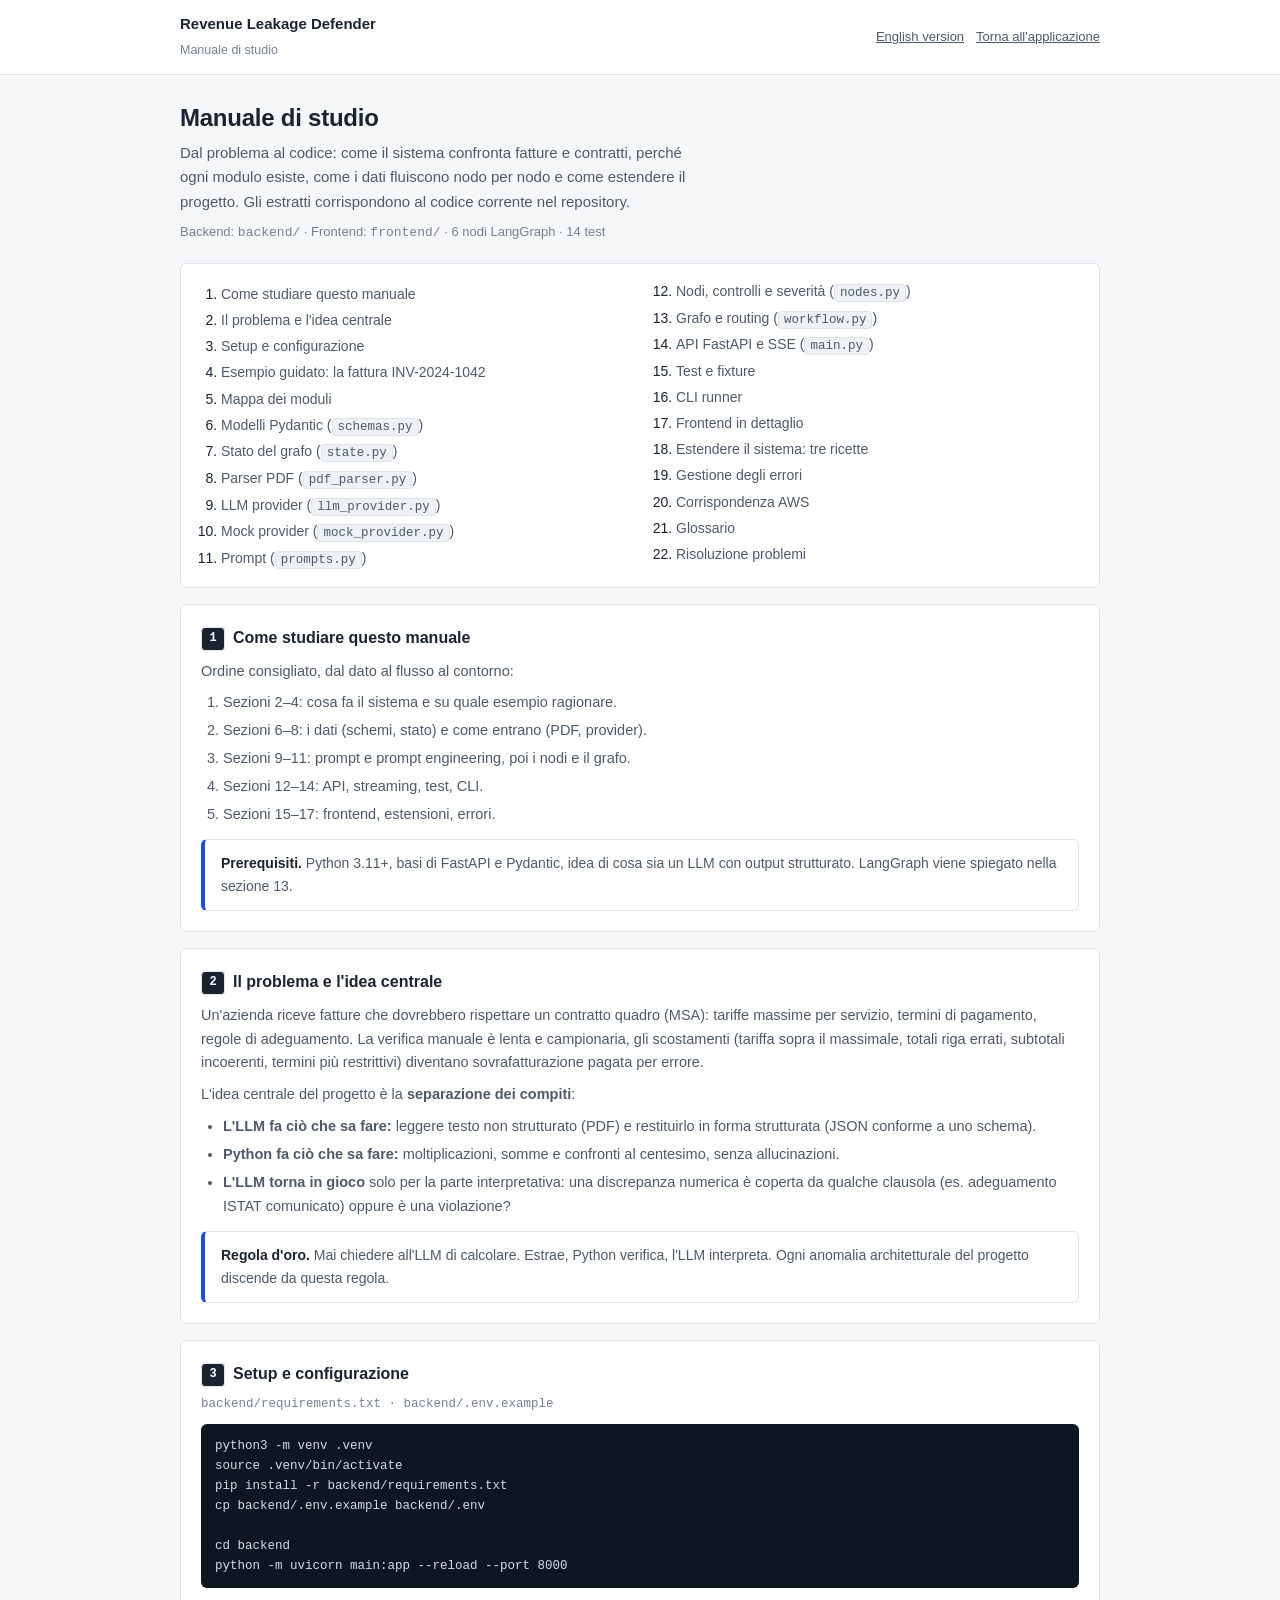
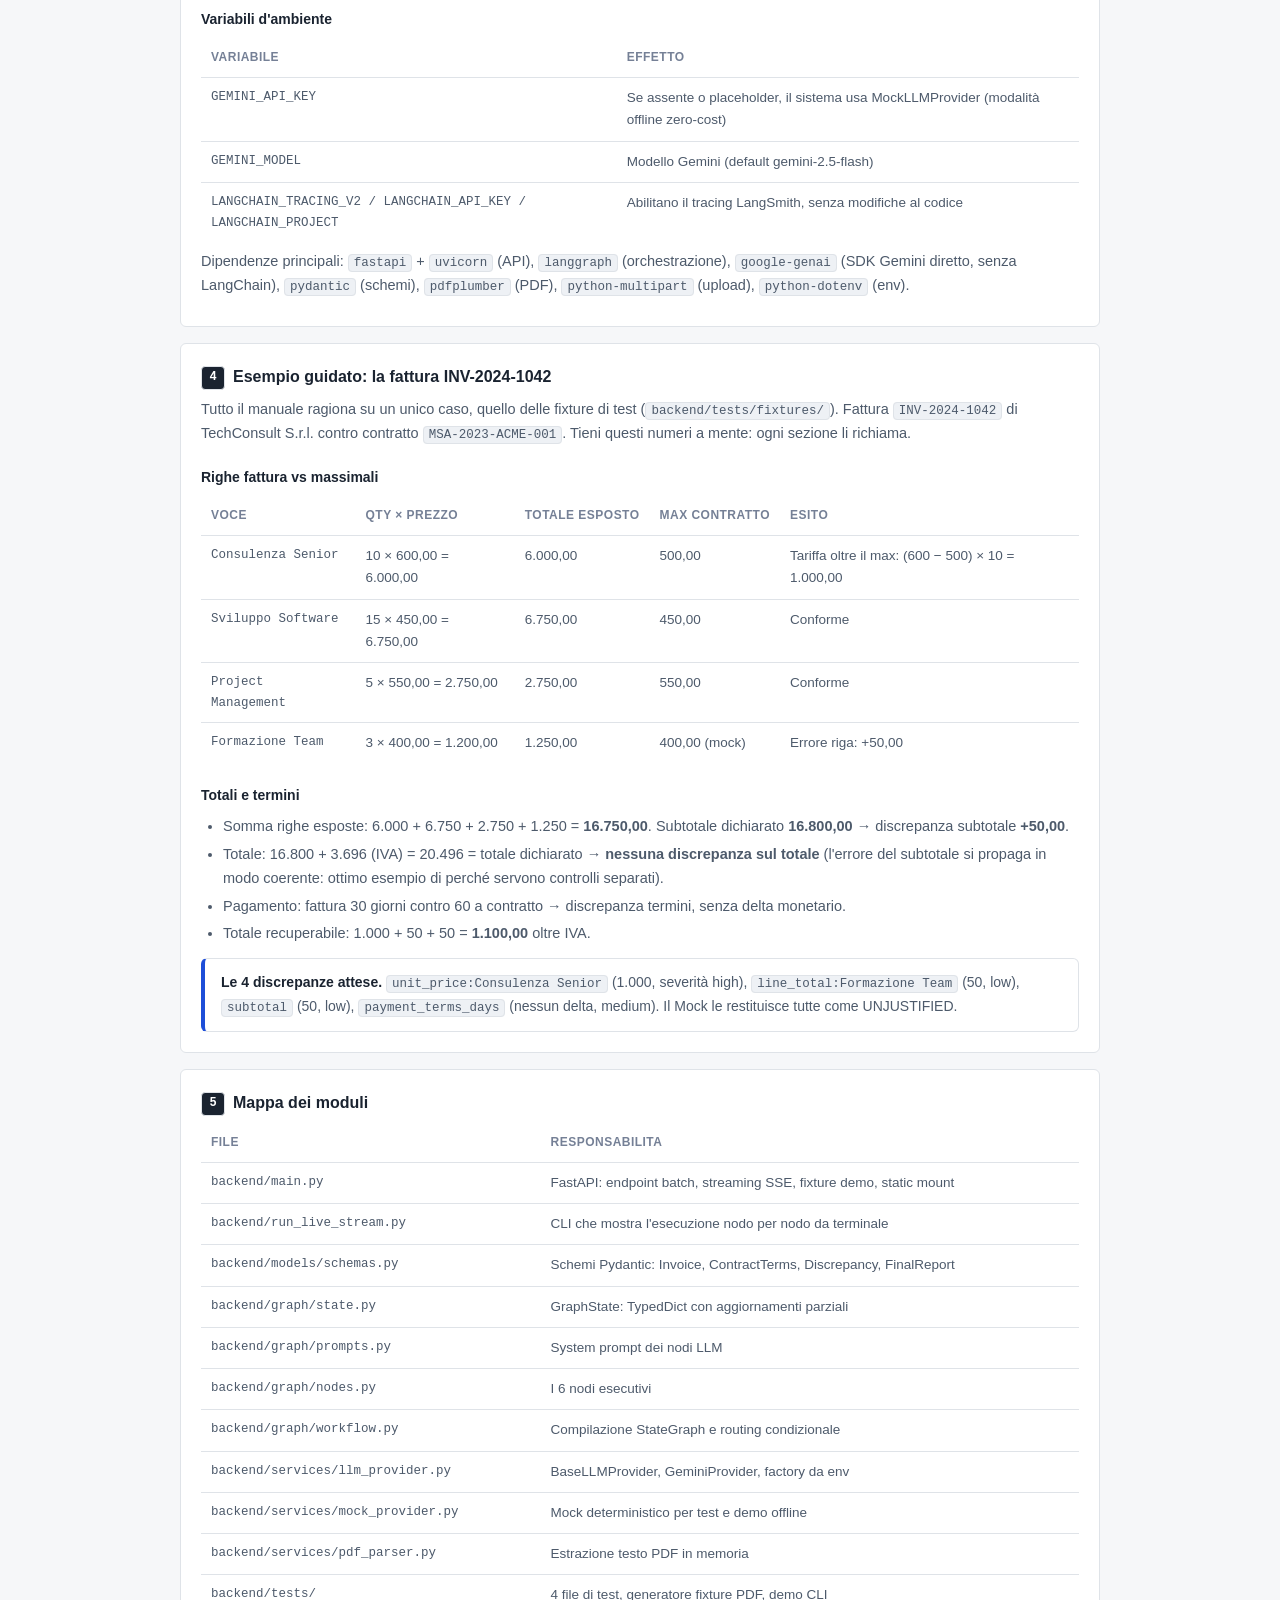
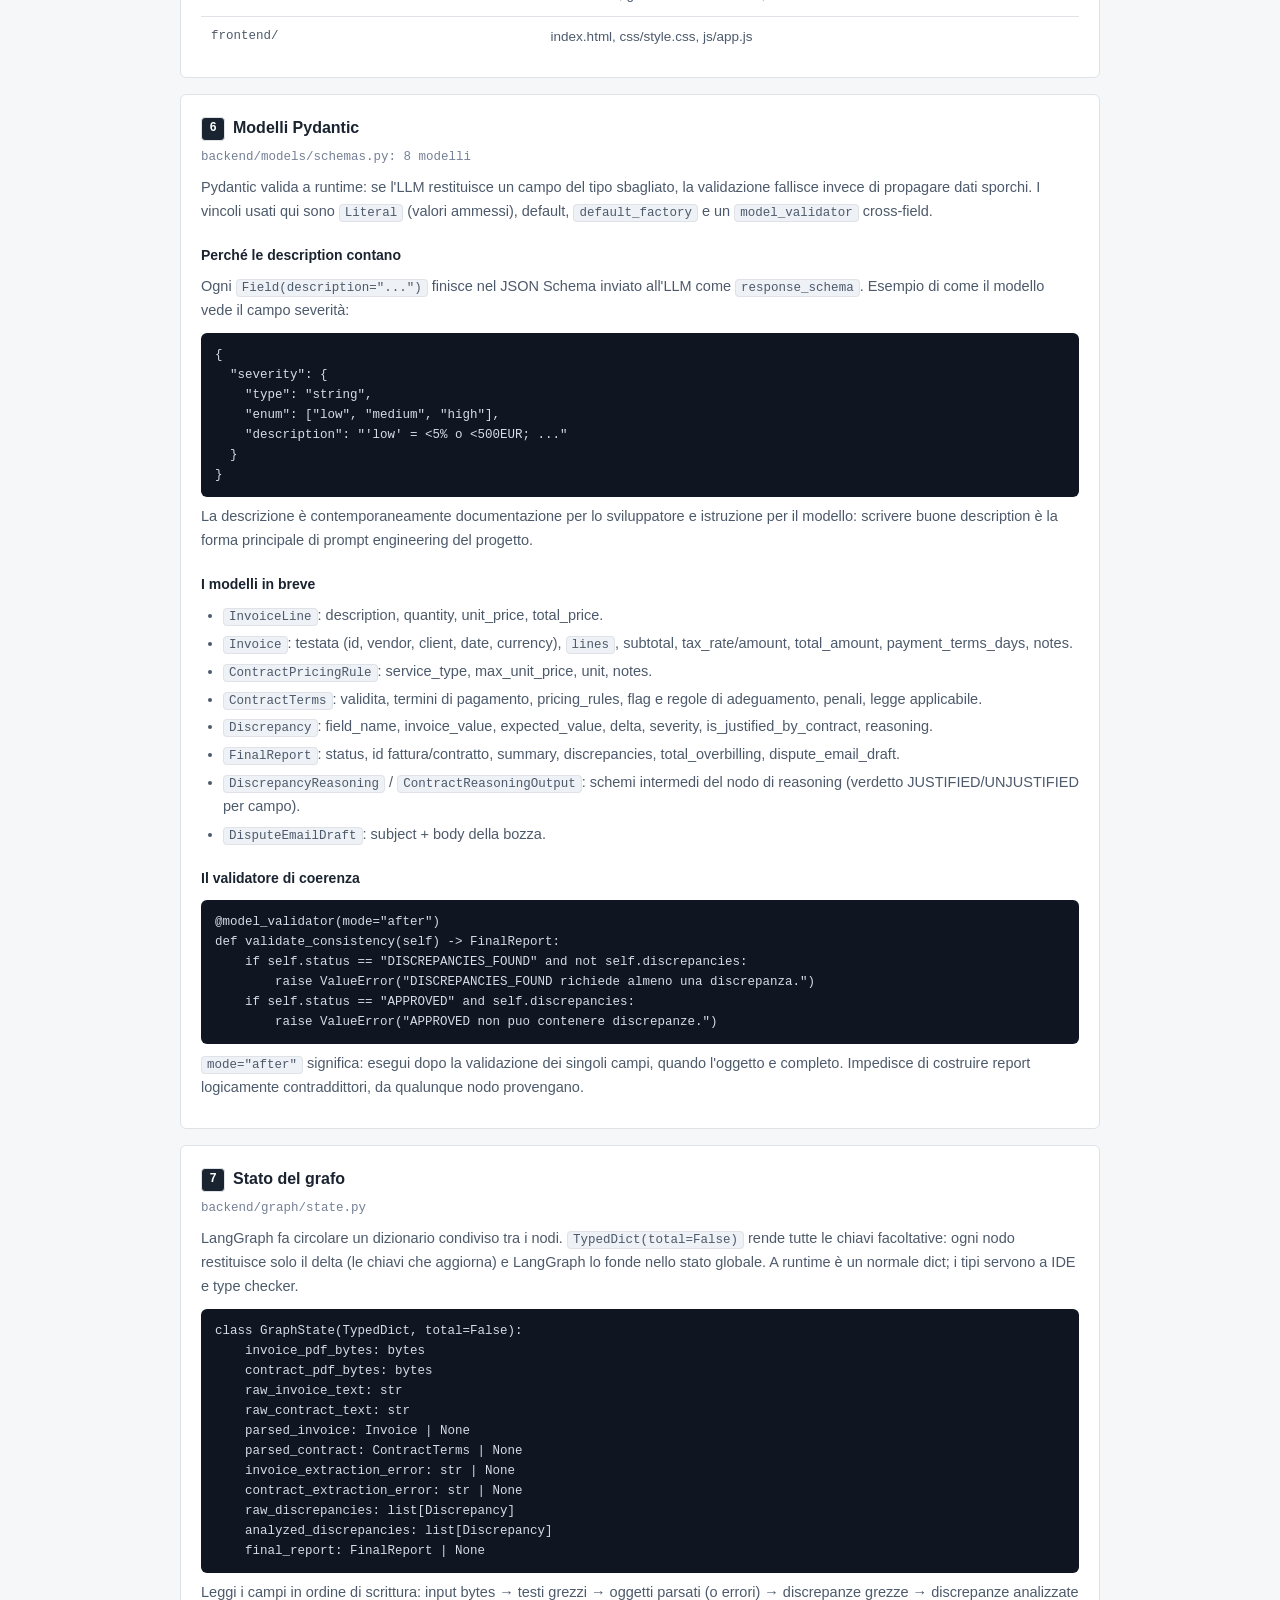
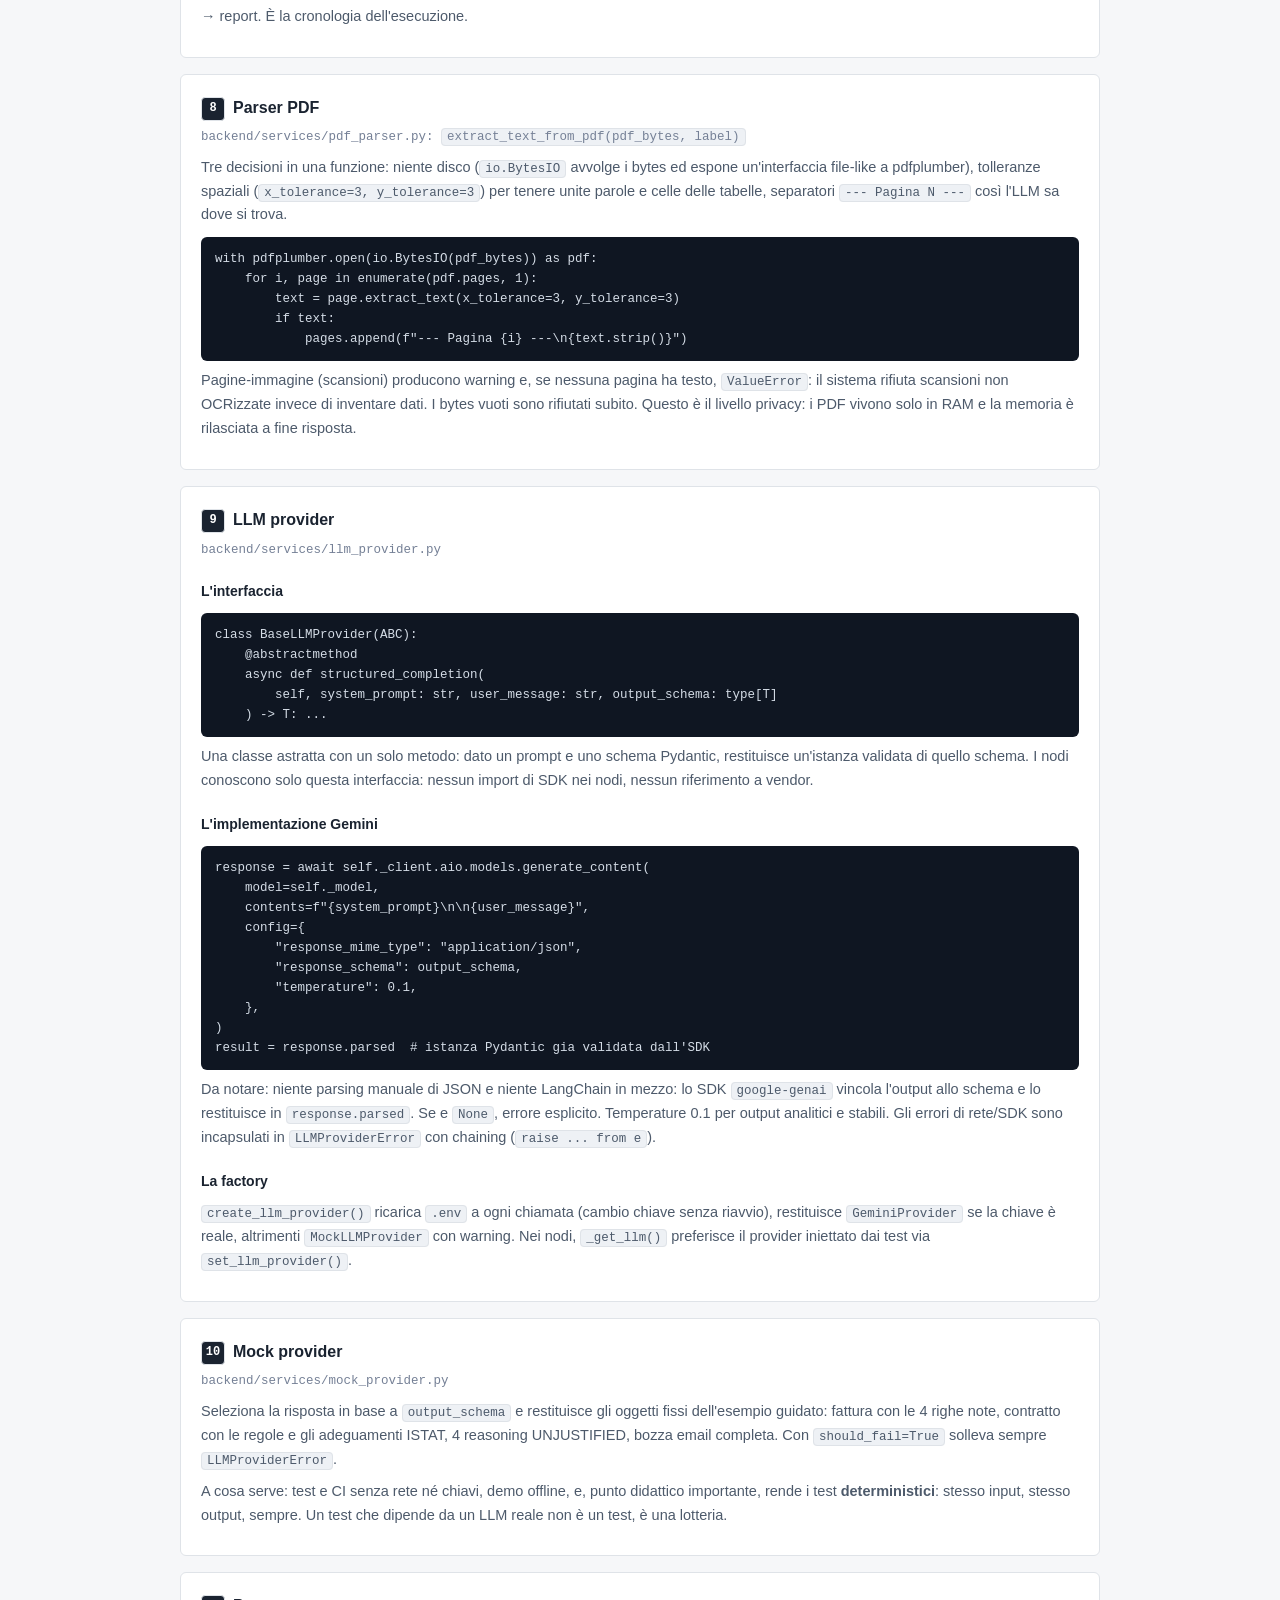
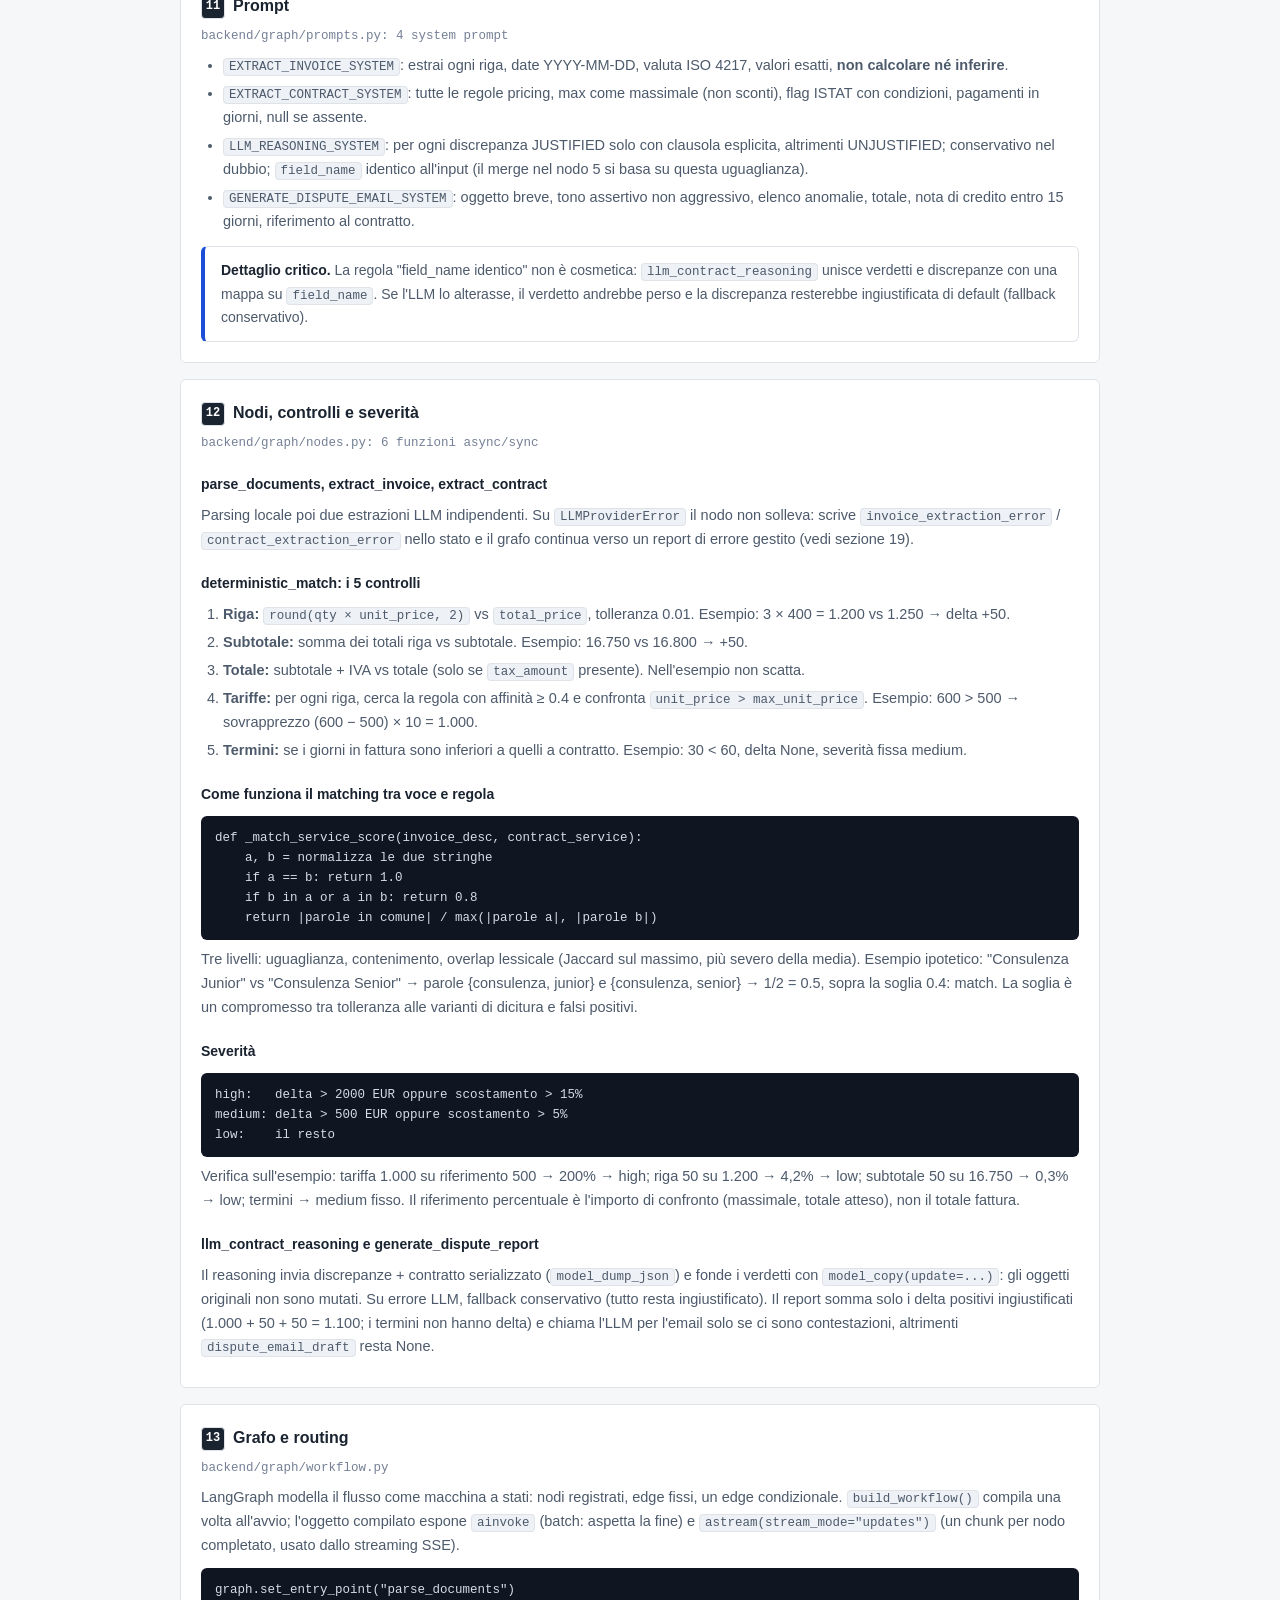
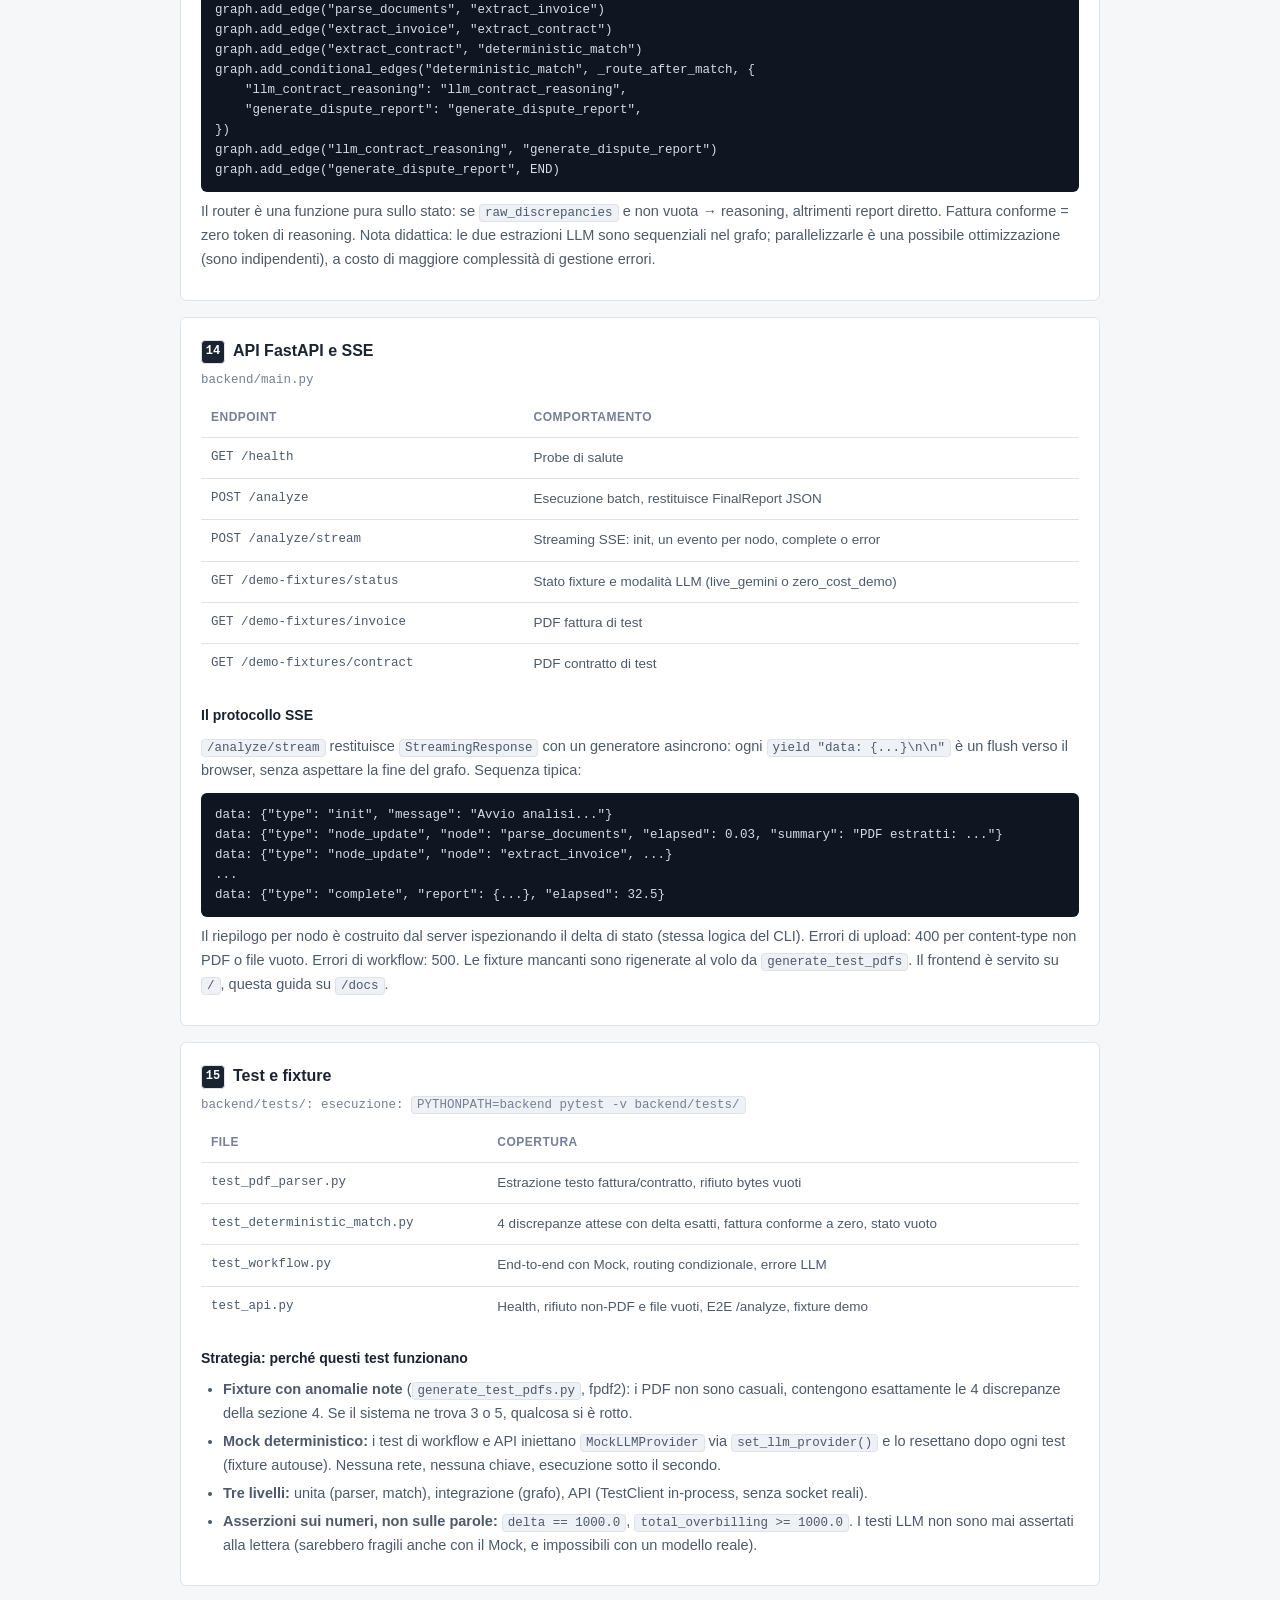
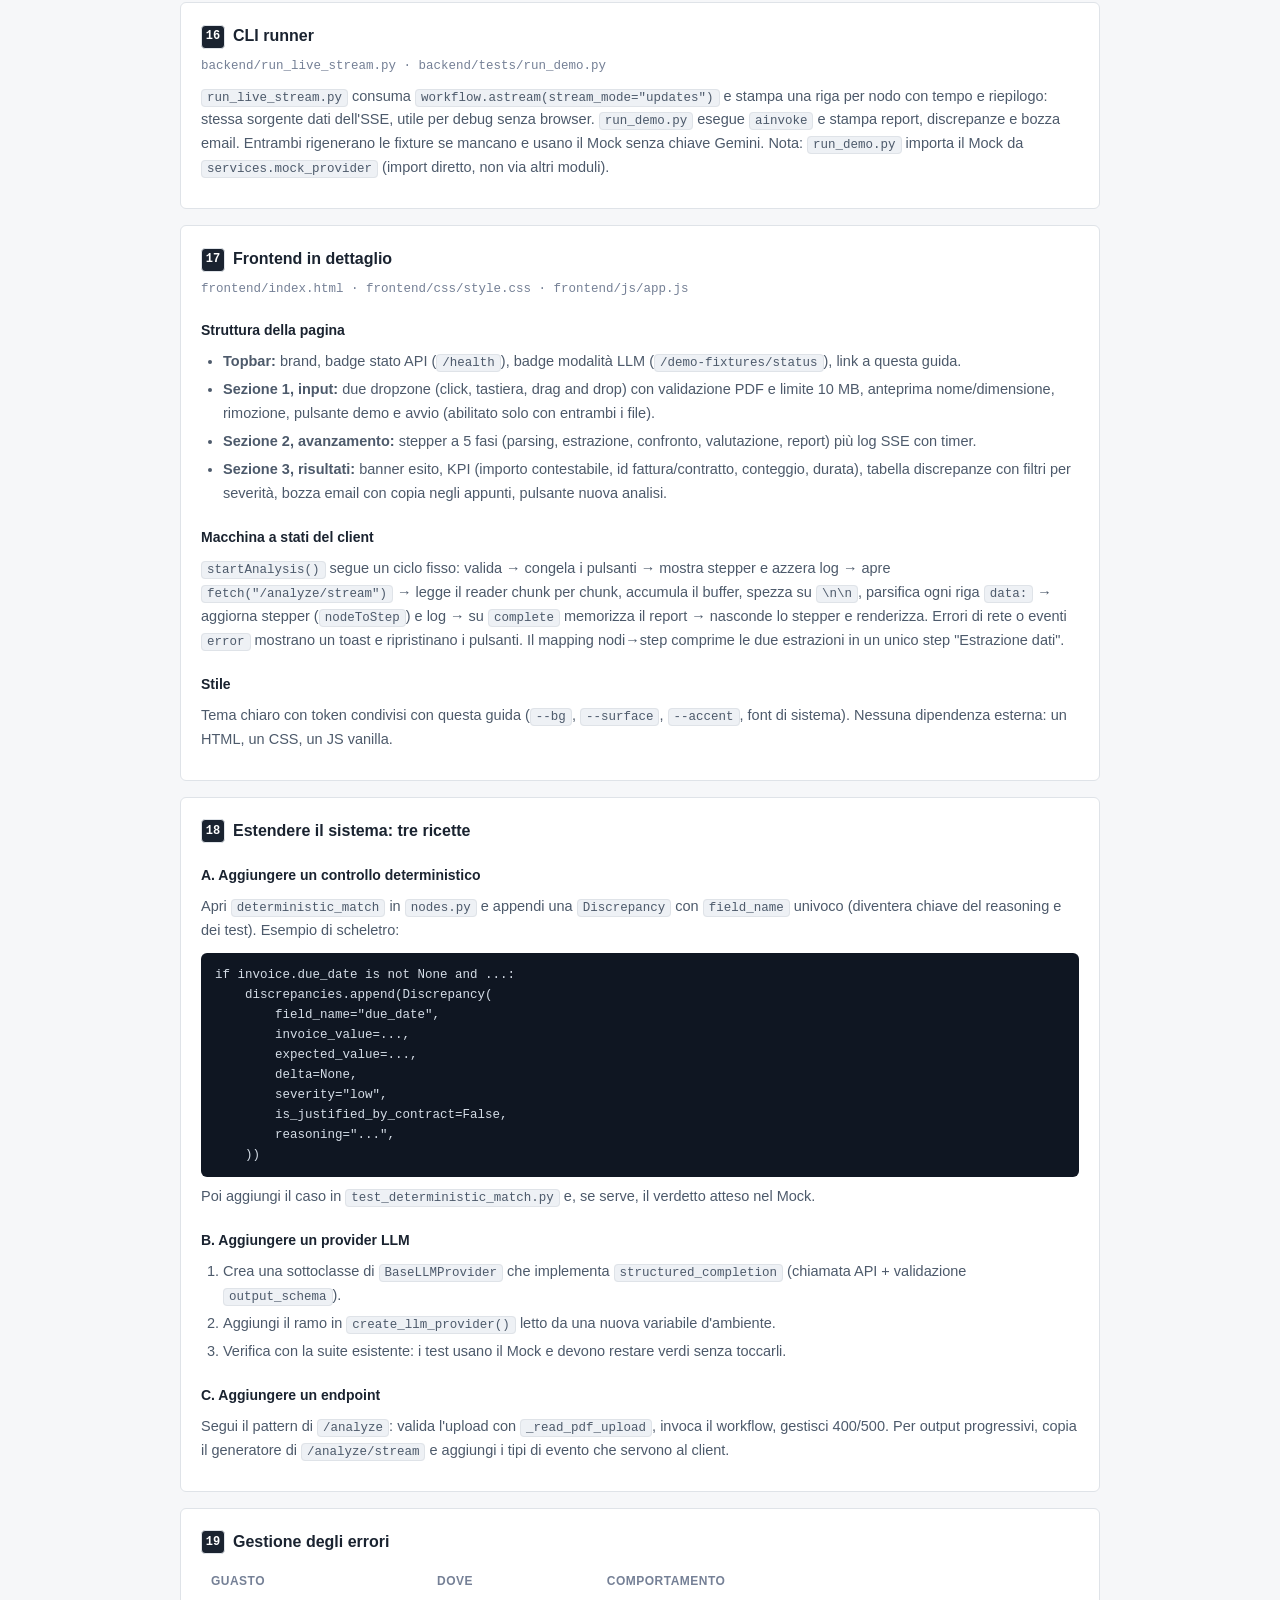
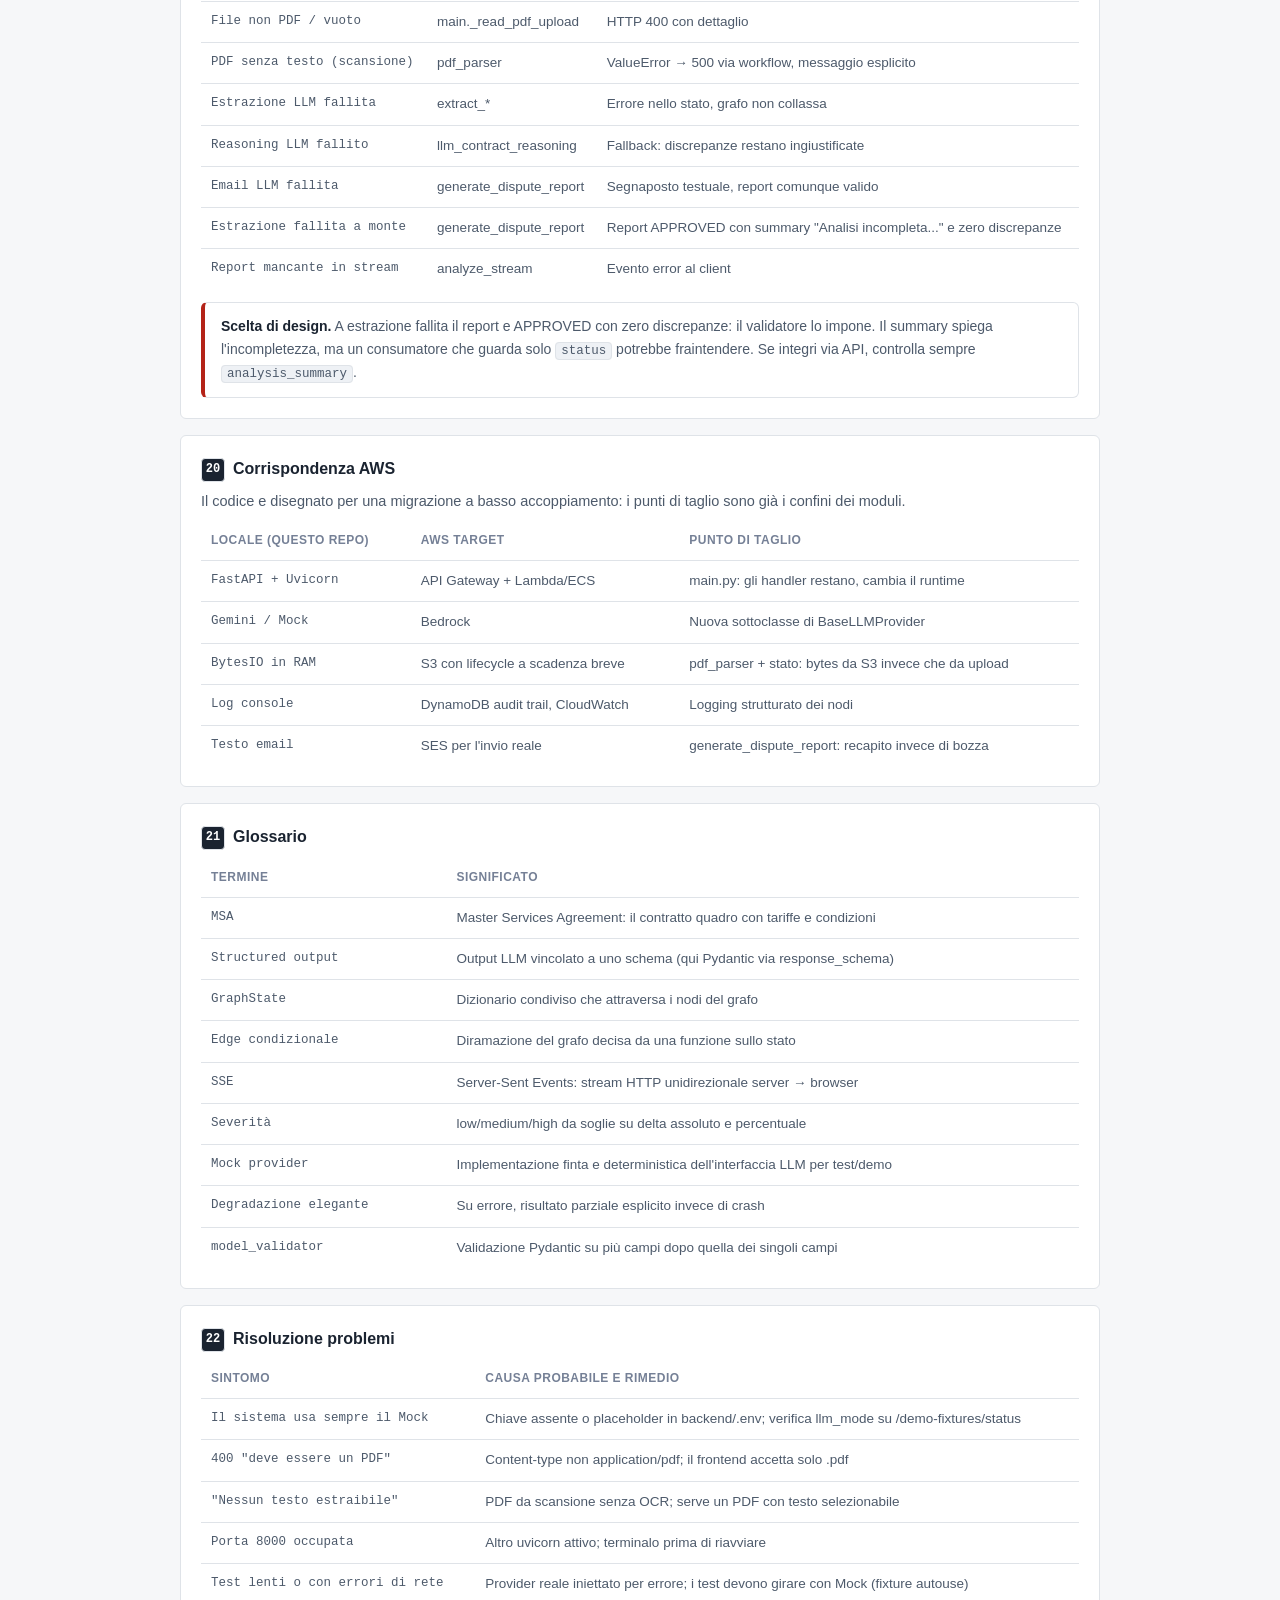
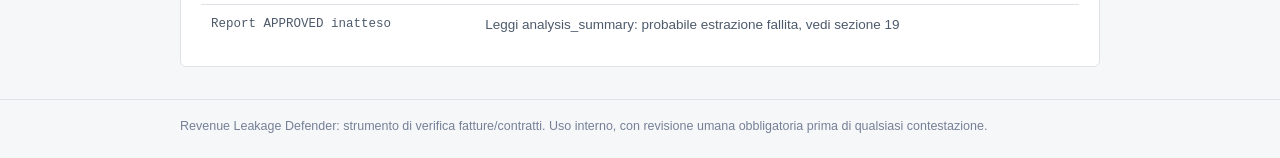
==== commit 25997289: "Traduzione inglese di README e manuale di studio" ====
--- a/docs/guida-codice.html
+++ b/docs/guida-codice.html
@@ -359,6 +359,7 @@
                 <span class="brand-sub">Manuale di studio</span>
             </div>
             <div class="topbar-status">
+                <a class="doc-link" href="/docs/code-guide.html">English version</a>
                 <a class="doc-link" href="/">Torna all'applicazione</a>
             </div>
         </div>
